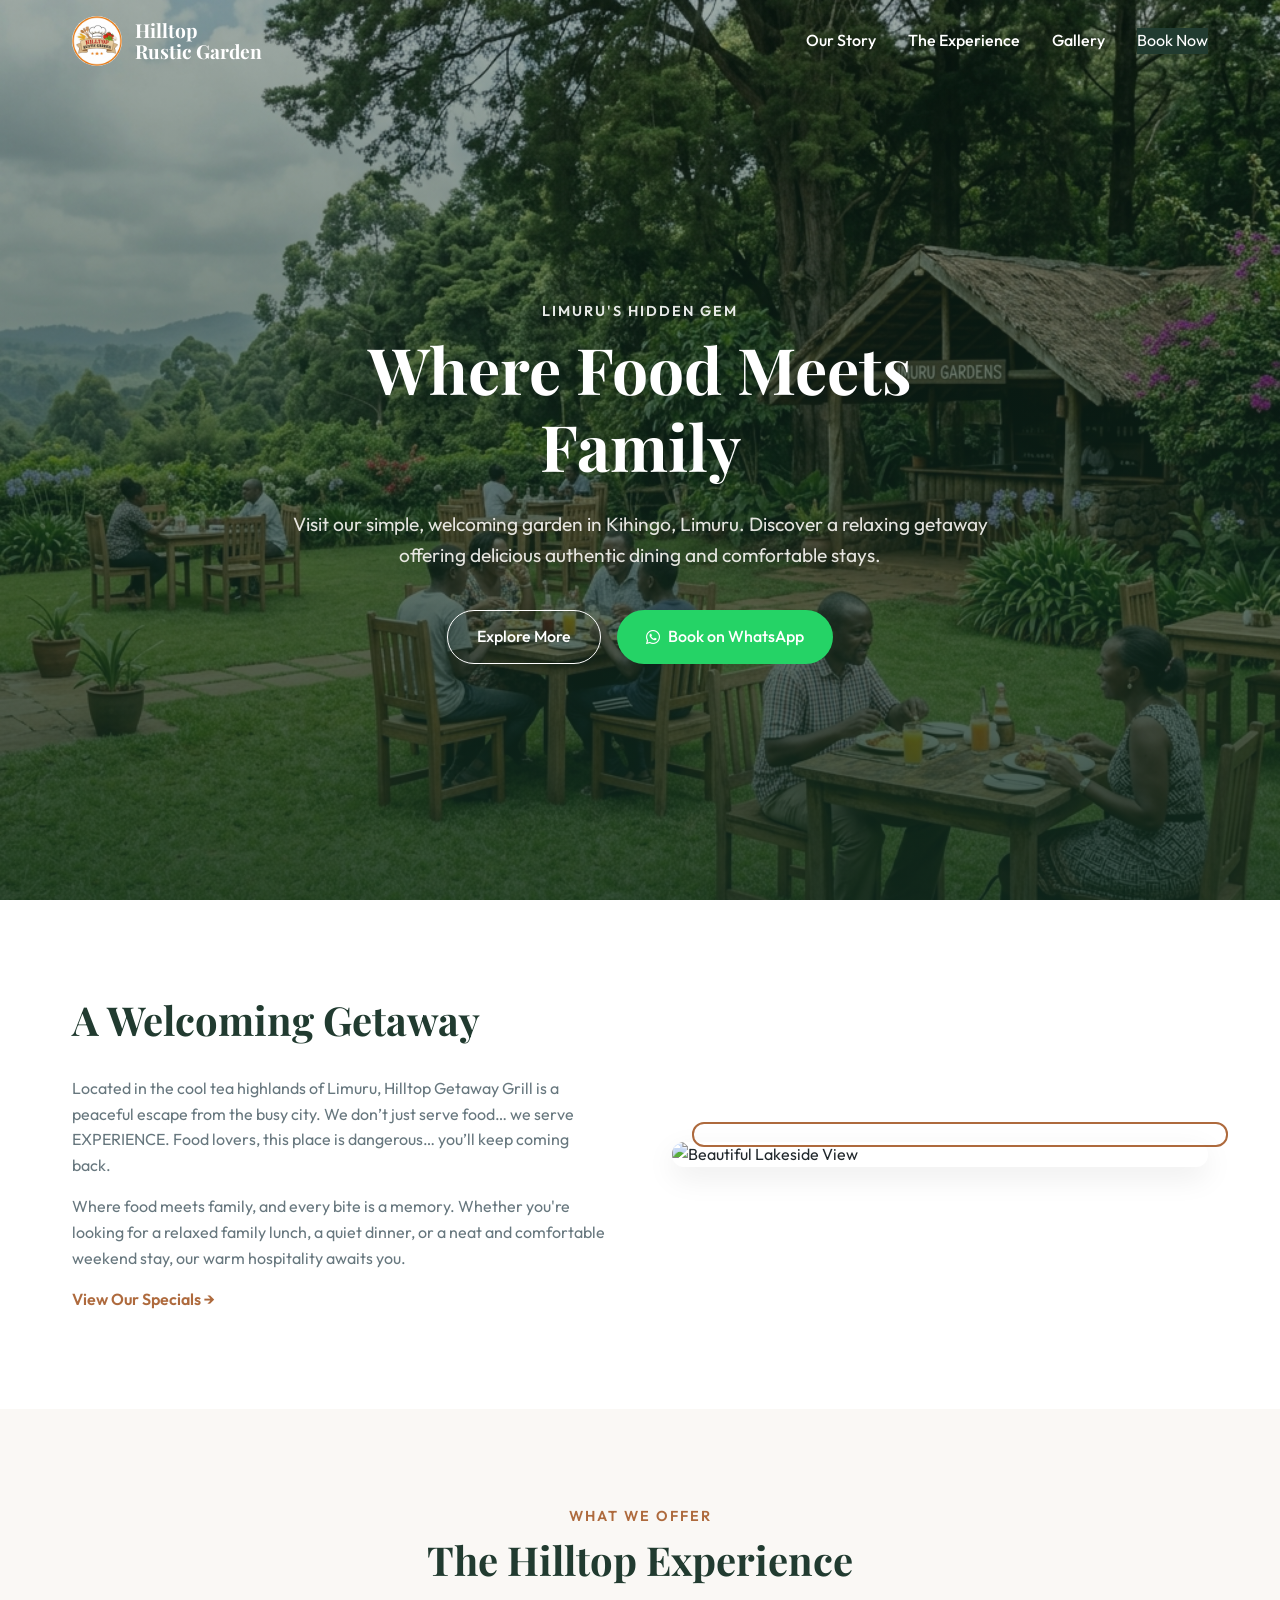
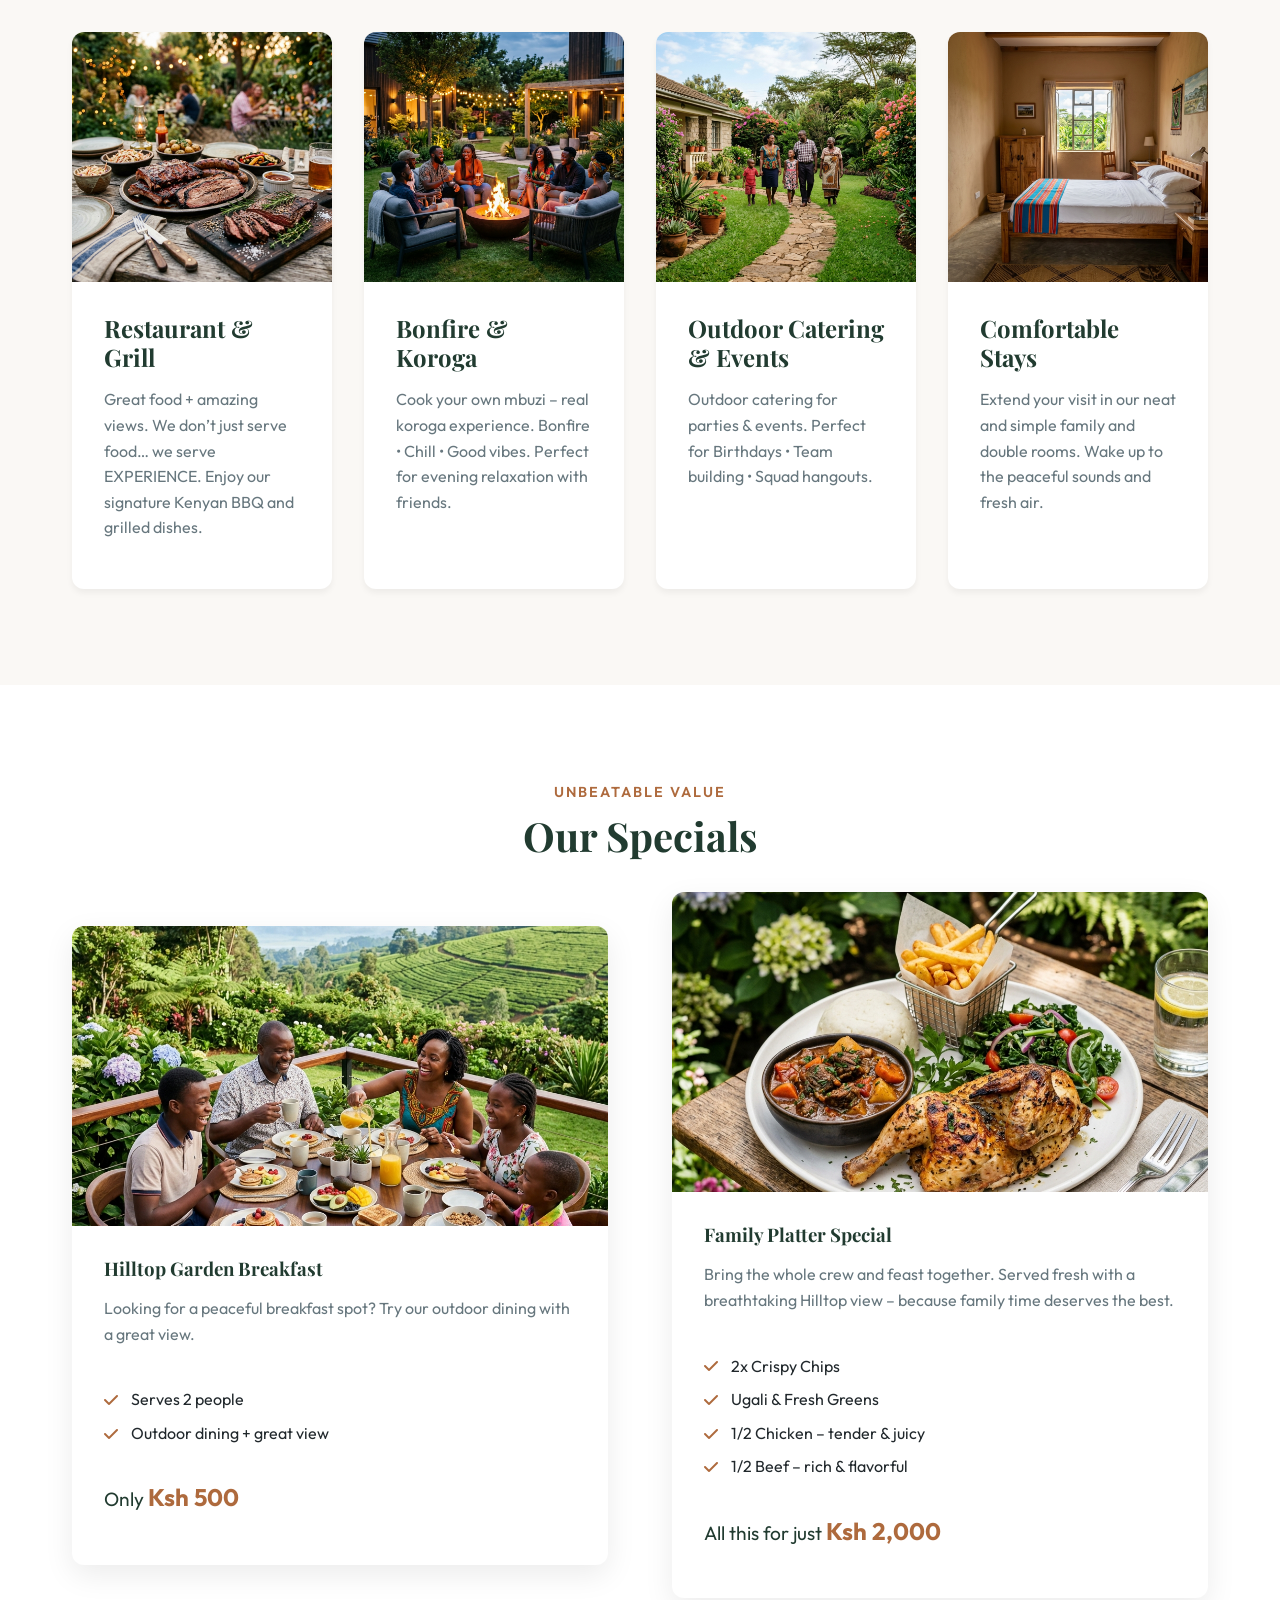
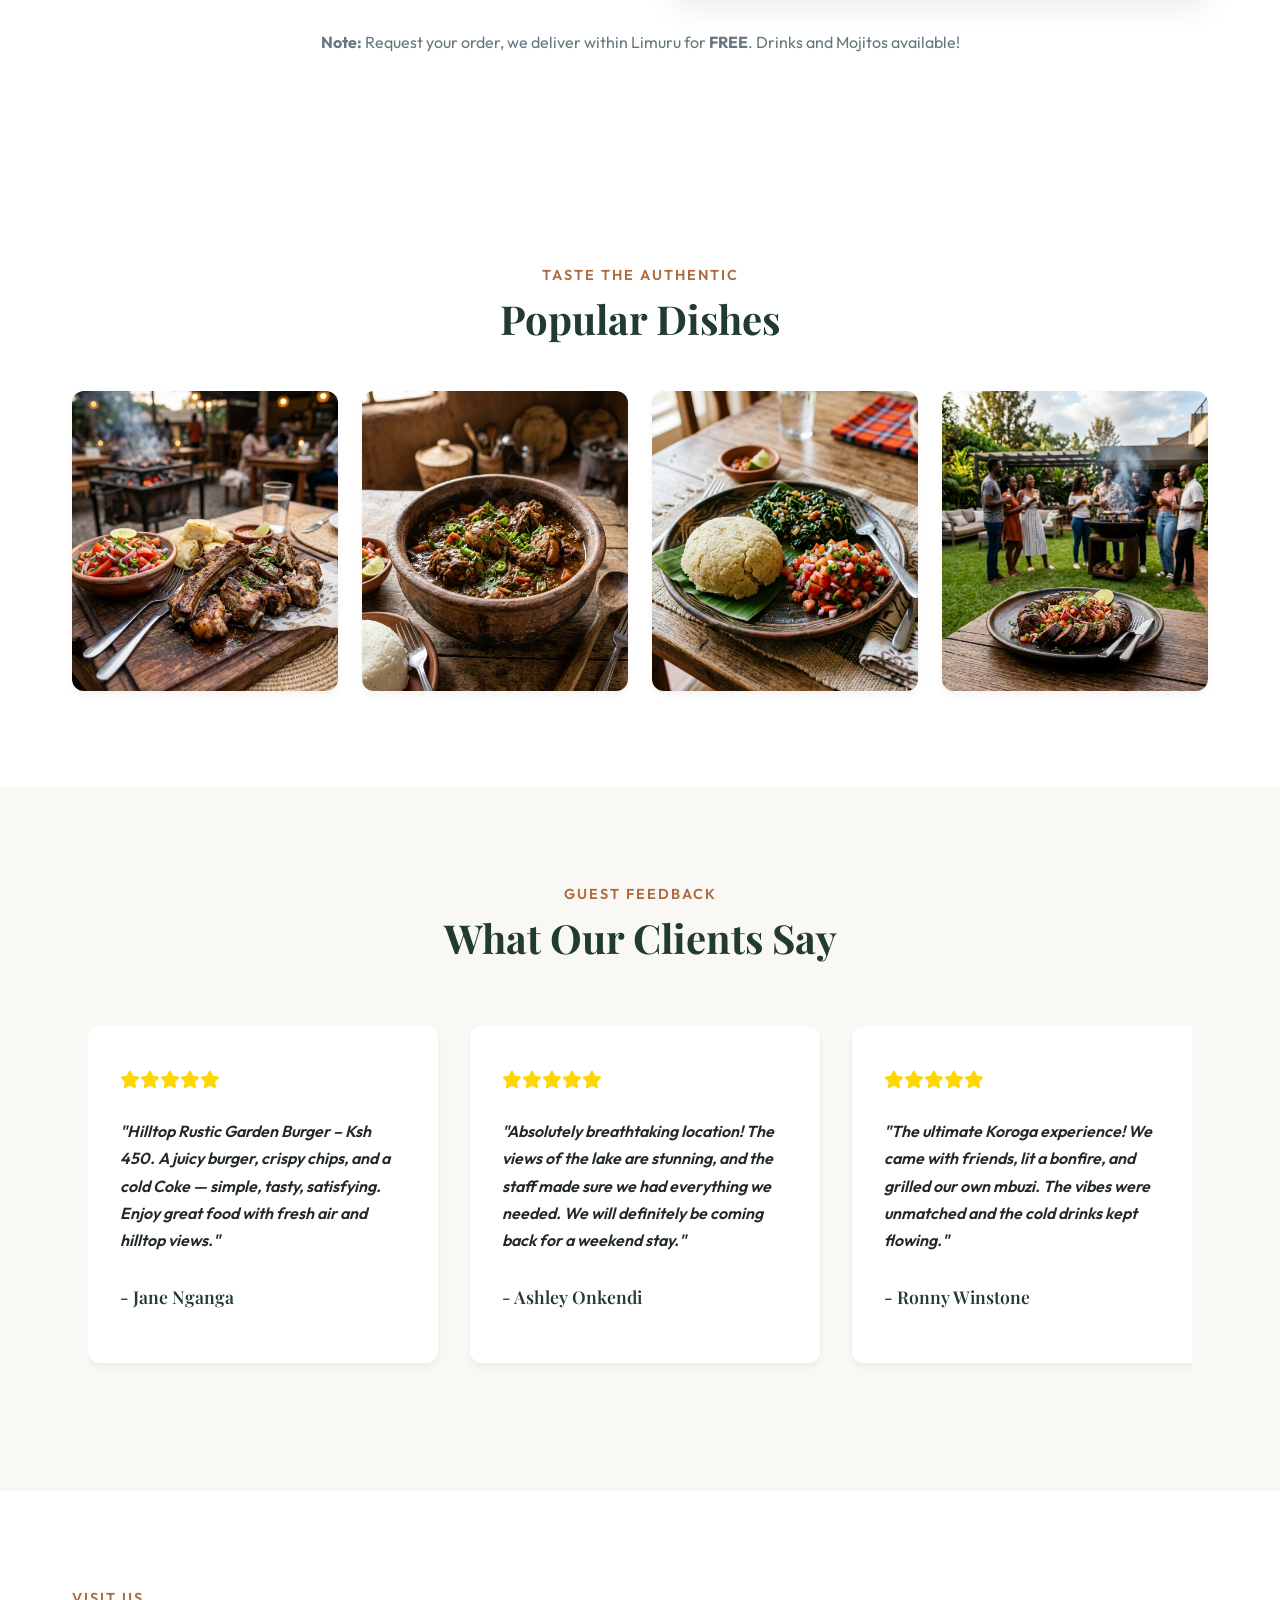
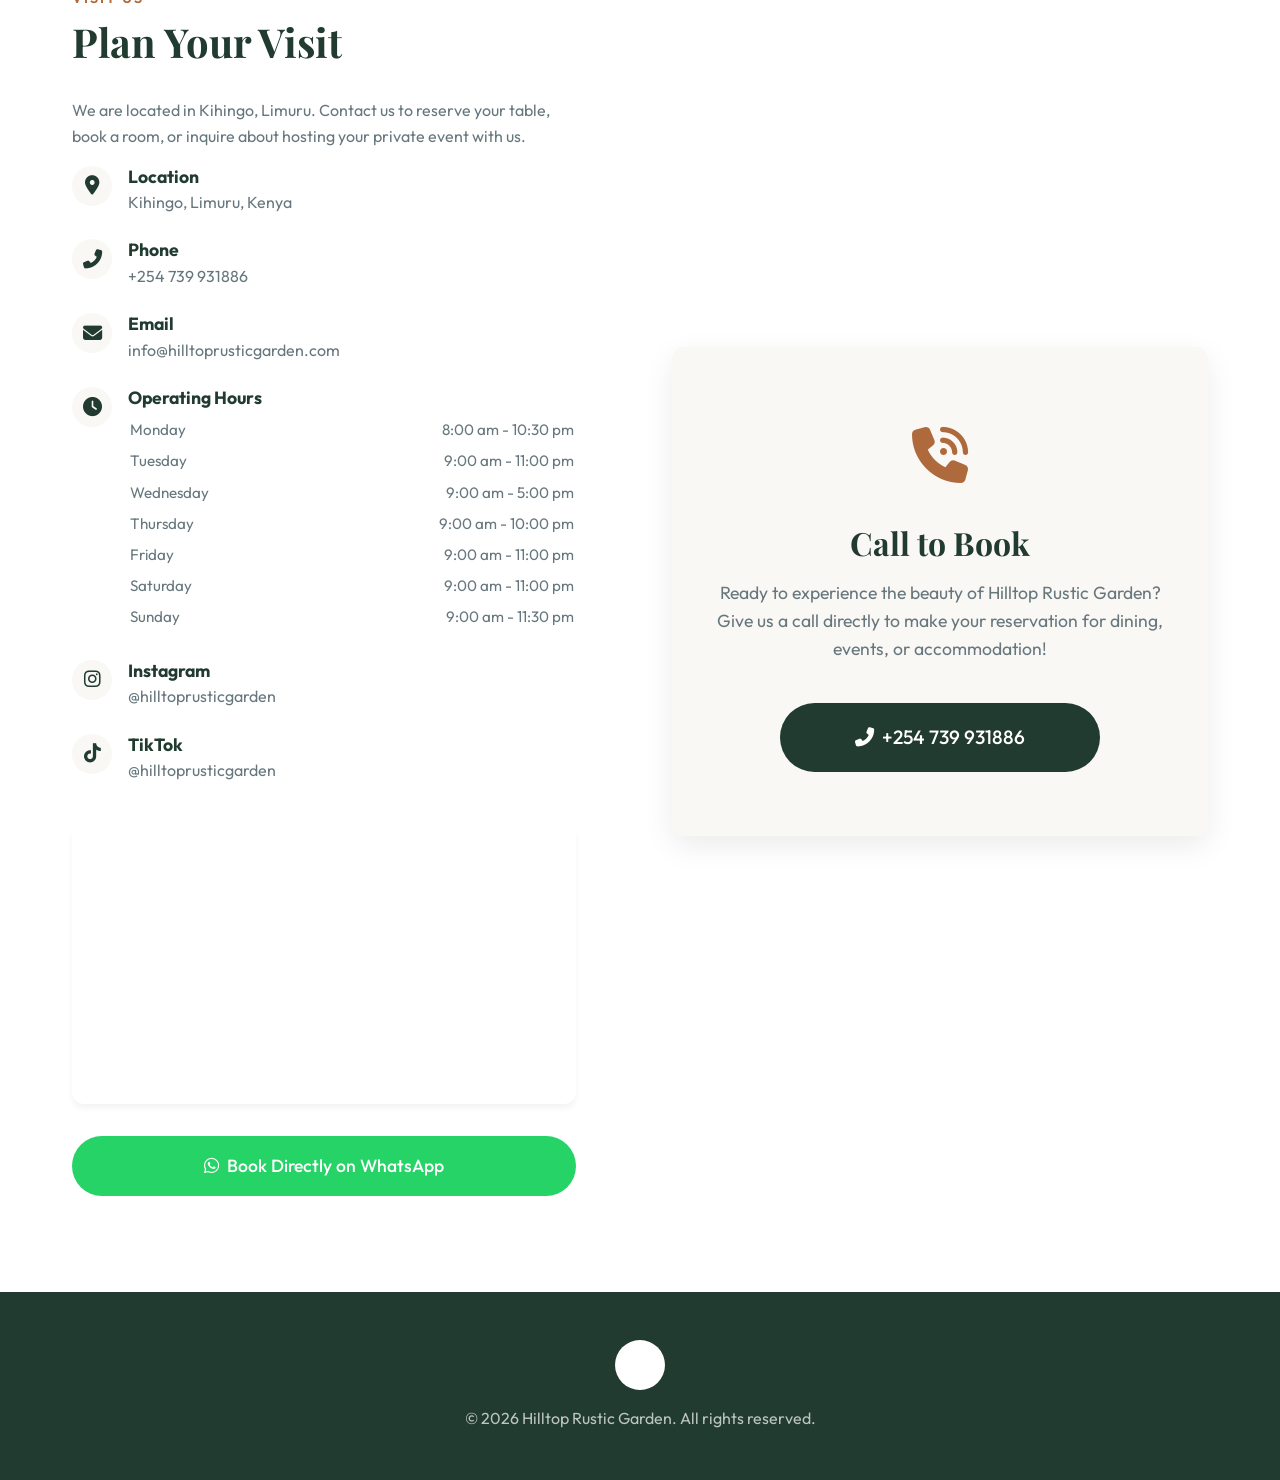
==== index.html @ 3293d6d6 "Replace booking form with Call to Book CTA" ====
<!DOCTYPE html>
<html lang="en">
<head>
    <meta charset="UTF-8">
    <meta name="viewport" content="width=device-width, initial-scale=1.0">
    <title>Hilltop Rustic Garden | Limuru's Hidden Gem</title>
    <meta name="description" content="A rustic garden restaurant and getaway in the lush greenery of Limuru, Kenya. Where food meets family.">
    
    <!-- Google Fonts -->
    <link rel="preconnect" href="https://fonts.googleapis.com">
    <link rel="preconnect" href="https://fonts.gstatic.com" crossorigin>
    <link href="https://fonts.googleapis.com/css2?family=Outfit:wght@300;400;500;600&family=Playfair+Display:ital,wght@0,400;0,600;0,700;1,400&display=swap" rel="stylesheet">
    
    <!-- CSS -->
    <link rel="stylesheet" href="style.css">
    
    <!-- WhatsApp Icon (FontAwesome) -->
    <link rel="stylesheet" href="https://cdnjs.cloudflare.com/ajax/libs/font-awesome/6.4.0/css/all.min.css">
</head>
<body>

    <!-- Navigation -->
    <nav class="navbar" id="navbar">
        <div class="nav-container">
            <a href="#" class="logo">
                <img src="assets/logo.png" alt="Hilltop Rustic Garden Logo" class="logo-img">
                <span class="logo-text">Hilltop <br> Rustic Garden</span>
            </a>
            
            <div class="nav-links" id="nav-links">
                <a href="#about" class="nav-link">Our Story</a>
                <a href="#experience" class="nav-link">The Experience</a>
                <a href="#gallery" class="nav-link">Gallery</a>
                <a href="#contact" class="nav-btn btn-primary">Book Now</a>
            </div>
            
            <div class="hamburger" id="hamburger">
                <span></span>
                <span></span>
                <span></span>
            </div>
        </div>
    </nav>

    <!-- Hero Section -->
    <header class="hero" id="home">
        <div class="hero-bg">
            <img src="assets/hero-bg.png" alt="Hilltop Rustic Garden View">
            <div class="overlay"></div>
        </div>
        <div class="hero-content animate-on-scroll fade-up">
            <p class="subtitle">Limuru's Hidden Gem</p>
            <h1 class="title">Where Food Meets Family</h1>
            <p class="description">Visit our simple, welcoming garden in Kihingo, Limuru. Discover a relaxing getaway offering delicious authentic dining and comfortable stays.</p>
            <div class="hero-actions">
                <a href="#experience" class="btn btn-outline">Explore More</a>
                <a href="https://wa.me/254739931886" target="_blank" class="btn btn-whatsapp">
                    <i class="fab fa-whatsapp"></i> Book on WhatsApp
                </a>
            </div>
        </div>
    </header>

    <!-- About Section -->
    <section class="about section" id="about">
        <div class="container layout-grid">
            <div class="about-text animate-on-scroll fade-right">
                <h2 class="section-title">A Welcoming Getaway</h2>
                <p>Located in the cool tea highlands of Limuru, Hilltop Getaway Grill is a peaceful escape from the busy city. We don’t just serve food… we serve EXPERIENCE. Food lovers, this place is dangerous… you’ll keep coming back.</p>
                <p>Where food meets family, and every bite is a memory. Whether you're looking for a relaxed family lunch, a quiet dinner, or a neat and comfortable weekend stay, our warm hospitality awaits you.</p>
                <a href="#specials" class="btn btn-text">View Our Specials &rarr;</a>
            </div>
            <div class="about-image animate-on-scroll fade-left">
                <div class="image-wrapper">
                    <img src="assets/our_story.png" alt="Beautiful Lakeside View">
                    <div class="image-accent"></div>
                </div>
            </div>
        </div>
    </section>

    <!-- Experience Section -->
    <section class="experience section bg-light" id="experience">
        <div class="container">
            <div class="section-header text-center animate-on-scroll fade-up">
                <span class="subtitle">What We Offer</span>
                <h2 class="section-title">The Hilltop Experience</h2>
            </div>
            
            <div class="cards-grid">
                <!-- Card 1 -->
                <div class="card animate-on-scroll fade-up" style="transition-delay: 0.1s;">
                    <div class="card-img">
                        <img src="assets/restaurant.png" alt="Restaurant and Grill">
                    </div>
                    <div class="card-content">
                        <h3>Restaurant & Grill</h3>
                        <p>Great food + amazing views. We don’t just serve food… we serve EXPERIENCE. Enjoy our signature Kenyan BBQ and grilled dishes.</p>
                    </div>
                </div>
                
                <!-- Card 2 -->
                <div class="card animate-on-scroll fade-up" style="transition-delay: 0.2s;">
                    <div class="card-img">
                        <img src="assets/bonfire.png" alt="Koroga & Bonfire">
                    </div>
                    <div class="card-content">
                        <h3>Bonfire & Koroga</h3>
                        <p>Cook your own mbuzi – real koroga experience. Bonfire • Chill • Good vibes. Perfect for evening relaxation with friends.</p>
                    </div>
                </div>
                
                <!-- Card 3 -->
                <div class="card animate-on-scroll fade-up" style="transition-delay: 0.3s;">
                    <div class="card-img">
                        <img src="assets/garden.png" alt="Outdoor Events">
                    </div>
                    <div class="card-content">
                        <h3>Outdoor Catering & Events</h3>
                        <p>Outdoor catering for parties & events. Perfect for Birthdays • Team building • Squad hangouts.</p>
                    </div>
                </div>

                <!-- Card 4 -->
                <div class="card animate-on-scroll fade-up" style="transition-delay: 0.4s;">
                    <div class="card-img">
                        <img src="assets/stay.png" alt="Comfortable Stays">
                    </div>
                    <div class="card-content">
                        <h3>Comfortable Stays</h3>
                        <p>Extend your visit in our neat and simple family and double rooms. Wake up to the peaceful sounds and fresh air.</p>
                    </div>
                </div>
            </div>
        </div>
    </section>

    <!-- Specials Section -->
    <section class="specials section" id="specials">
        <div class="container">
            <div class="section-header text-center animate-on-scroll fade-up">
                <span class="subtitle">Unbeatable Value</span>
                <h2 class="section-title">Our Specials</h2>
            </div>
            <div class="layout-grid">
                <div class="special-card animate-on-scroll fade-right">
                    <img src="assets/breakfast.png" alt="Hilltop Garden Breakfast" class="special-img">
                    <div class="special-content">
                        <h3>Hilltop Garden Breakfast</h3>
                        <p>Looking for a peaceful breakfast spot? Try our outdoor dining with a great view.</p>
                        <ul class="special-list">
                            <li><i class="fas fa-check"></i> Serves 2 people</li>
                            <li><i class="fas fa-check"></i> Outdoor dining + great view</li>
                        </ul>
                        <p class="price">Only <strong>Ksh 500</strong></p>
                    </div>
                </div>
                
                <div class="special-card animate-on-scroll fade-left">
                    <img src="assets/family_platter.png" alt="Family Platter Special" class="special-img">
                    <div class="special-content">
                        <h3>Family Platter Special</h3>
                        <p>Bring the whole crew and feast together. Served fresh with a breathtaking Hilltop view – because family time deserves the best.</p>
                        <ul class="special-list">
                            <li><i class="fas fa-check"></i> 2x Crispy Chips</li>
                            <li><i class="fas fa-check"></i> Ugali & Fresh Greens</li>
                            <li><i class="fas fa-check"></i> 1/2 Chicken – tender & juicy</li>
                            <li><i class="fas fa-check"></i> 1/2 Beef – rich & flavorful</li>
                        </ul>
                        <p class="price">All this for just <strong>Ksh 2,000</strong></p>
                    </div>
                </div>
            </div>
            <div class="text-center mt-4 animate-on-scroll fade-up">
                <p><strong>Note:</strong> Request your order, we deliver within Limuru for <strong>FREE</strong>. Drinks and Mojitos available!</p>
            </div>
        </div>
    </section>

    <!-- Gallery Section -->
    <section class="gallery section" id="gallery">
        <div class="container text-center">
            <span class="subtitle">Taste the Authentic</span>
            <h2 class="section-title">Popular Dishes</h2>
            <div class="gallery-grid">
                <!-- Dish 1 -->
                <div class="gallery-item animate-on-scroll fade-up">
                    <img src="assets/dish_nyama_choma_1780628253381.png" alt="Nyama Choma">
                    <div class="gallery-overlay">
                        <h4>Nyama Choma</h4>
                        <p>Perfectly roasted goat meat with Kachumbari.</p>
                    </div>
                </div>
                
                <!-- Dish 2 -->
                <div class="gallery-item animate-on-scroll fade-up" style="transition-delay: 0.1s;">
                    <img src="assets/dish_kienyeji_chicken_1780628268401.png" alt="Kienyeji Chicken">
                    <div class="gallery-overlay">
                        <h4>Kienyeji Chicken</h4>
                        <p>Traditional free-range chicken stew.</p>
                    </div>
                </div>
                
                <!-- Dish 3 -->
                <div class="gallery-item animate-on-scroll fade-up" style="transition-delay: 0.2s;">
                    <img src="assets/dish_ugali_kachumbari_1780628281910.png" alt="Ugali & Vegetables">
                    <div class="gallery-overlay">
                        <h4>Ugali & Greens</h4>
                        <p>Served hot with our signature sides.</p>
                    </div>
                </div>
                
                <!-- Dish 4 -->
                <div class="gallery-item animate-on-scroll fade-up" style="transition-delay: 0.3s;">
                    <img src="assets/mutura.png" alt="Mutura">
                    <div class="gallery-overlay">
                        <h4>Mutura</h4>
                        <p>Traditional grilled sausage enjoyed in the garden.</p>
                    </div>
                </div>
            </div>
        </div>
    </section>

    <!-- Testimonials Section -->
    <section class="testimonials section bg-light" id="reviews">
        <div class="container">
            <div class="section-header text-center animate-on-scroll fade-up">
                <span class="subtitle">Guest Feedback</span>
                <h2 class="section-title">What Our Clients Say</h2>
            </div>
            
            <div class="testimonials-slider-container">
                <div class="testimonials-slider">
                    <div class="testimonials-track">
                    <!-- Review 1 -->
                    <div class="testimonial-card">
                        <div class="stars">
                            <i class="fas fa-star"></i><i class="fas fa-star"></i><i class="fas fa-star"></i><i class="fas fa-star"></i><i class="fas fa-star"></i>
                        </div>
                        <p class="review-text">"Hilltop Rustic Garden Burger – Ksh 450. A juicy burger, crispy chips, and a cold Coke — simple, tasty, satisfying. Enjoy great food with fresh air and hilltop views."</p>
                        <h4 class="client-name">- Jane Nganga</h4>
                    </div>
                    
                    <!-- Review 2 -->
                    <div class="testimonial-card">
                        <div class="stars">
                            <i class="fas fa-star"></i><i class="fas fa-star"></i><i class="fas fa-star"></i><i class="fas fa-star"></i><i class="fas fa-star"></i>
                        </div>
                        <p class="review-text">"Absolutely breathtaking location! The views of the lake are stunning, and the staff made sure we had everything we needed. We will definitely be coming back for a weekend stay."</p>
                        <h4 class="client-name">- Ashley Onkendi</h4>
                    </div>
                    
                    <!-- Review 3 -->
                    <div class="testimonial-card">
                        <div class="stars">
                            <i class="fas fa-star"></i><i class="fas fa-star"></i><i class="fas fa-star"></i><i class="fas fa-star"></i><i class="fas fa-star"></i>
                        </div>
                        <p class="review-text">"The ultimate Koroga experience! We came with friends, lit a bonfire, and grilled our own mbuzi. The vibes were unmatched and the cold drinks kept flowing."</p>
                        <h4 class="client-name">- Ronny Winstone</h4>
                    </div>
                    
                    <!-- Review 4 -->
                    <div class="testimonial-card">
                        <div class="stars">
                            <i class="fas fa-star"></i><i class="fas fa-star"></i><i class="fas fa-star"></i><i class="fas fa-star"></i><i class="fas fa-star"></i>
                        </div>
                        <p class="review-text">"We brought our entire family and ordered the Family Platter. For Ksh 2,000, it was an absolute feast! The chicken was tender and the beef was incredibly flavorful."</p>
                        <h4 class="client-name">- Debborah Nyaboke</h4>
                    </div>
                    
                    <!-- Review 5 -->
                    <div class="testimonial-card">
                        <div class="stars">
                            <i class="fas fa-star"></i><i class="fas fa-star"></i><i class="fas fa-star"></i><i class="fas fa-star"></i><i class="fas fa-star"></i>
                        </div>
                        <p class="review-text">"I highly recommend the Kienyeji Chicken and their authentic Nyama Choma. Eating out in the garden with the fresh Limuru breeze is an experience you won't forget."</p>
                        <h4 class="client-name">- Austin Nyagaka</h4>
                    </div>
                    
                        <!-- Review 6 -->
                        <div class="testimonial-card">
                            <div class="stars">
                                <i class="fas fa-star"></i><i class="fas fa-star"></i><i class="fas fa-star"></i><i class="fas fa-star"></i><i class="fas fa-star"></i>
                            </div>
                            <p class="review-text">"The perfect spot for a peaceful Sunday morning. Their Ksh 500 breakfast outdoors while looking over the hills is the best way to start the week. Excellent service!"</p>
                            <h4 class="client-name">- Titus Ombese</h4>
                        </div>
                        
                        <!-- DUPLICATED CARDS FOR INFINITE SCROLL -->
                        <!-- Review 1 -->
                        <div class="testimonial-card">
                            <div class="stars">
                                <i class="fas fa-star"></i><i class="fas fa-star"></i><i class="fas fa-star"></i><i class="fas fa-star"></i><i class="fas fa-star"></i>
                            </div>
                            <p class="review-text">"Hilltop Rustic Garden Burger – Ksh 450. A juicy burger, crispy chips, and a cold Coke — simple, tasty, satisfying. Enjoy great food with fresh air and hilltop views."</p>
                            <h4 class="client-name">- Jane Nganga</h4>
                        </div>
                        
                        <!-- Review 2 -->
                        <div class="testimonial-card">
                            <div class="stars">
                                <i class="fas fa-star"></i><i class="fas fa-star"></i><i class="fas fa-star"></i><i class="fas fa-star"></i><i class="fas fa-star"></i>
                            </div>
                            <p class="review-text">"Absolutely breathtaking location! The views of the lake are stunning, and the staff made sure we had everything we needed. We will definitely be coming back for a weekend stay."</p>
                            <h4 class="client-name">- Ashley Onkendi</h4>
                        </div>
                        
                        <!-- Review 3 -->
                        <div class="testimonial-card">
                            <div class="stars">
                                <i class="fas fa-star"></i><i class="fas fa-star"></i><i class="fas fa-star"></i><i class="fas fa-star"></i><i class="fas fa-star"></i>
                            </div>
                            <p class="review-text">"The ultimate Koroga experience! We came with friends, lit a bonfire, and grilled our own mbuzi. The vibes were unmatched and the cold drinks kept flowing."</p>
                            <h4 class="client-name">- Ronny Winstone</h4>
                        </div>
                        
                        <!-- Review 4 -->
                        <div class="testimonial-card">
                            <div class="stars">
                                <i class="fas fa-star"></i><i class="fas fa-star"></i><i class="fas fa-star"></i><i class="fas fa-star"></i><i class="fas fa-star"></i>
                            </div>
                            <p class="review-text">"We brought our entire family and ordered the Family Platter. For Ksh 2,000, it was an absolute feast! The chicken was tender and the beef was incredibly flavorful."</p>
                            <h4 class="client-name">- Debborah Nyaboke</h4>
                        </div>
                        
                        <!-- Review 5 -->
                        <div class="testimonial-card">
                            <div class="stars">
                                <i class="fas fa-star"></i><i class="fas fa-star"></i><i class="fas fa-star"></i><i class="fas fa-star"></i><i class="fas fa-star"></i>
                            </div>
                            <p class="review-text">"I highly recommend the Kienyeji Chicken and their authentic Nyama Choma. Eating out in the garden with the fresh Limuru breeze is an experience you won't forget."</p>
                            <h4 class="client-name">- Austin Nyagaka</h4>
                        </div>
                        
                        <!-- Review 6 -->
                        <div class="testimonial-card">
                            <div class="stars">
                                <i class="fas fa-star"></i><i class="fas fa-star"></i><i class="fas fa-star"></i><i class="fas fa-star"></i><i class="fas fa-star"></i>
                            </div>
                            <p class="review-text">"The perfect spot for a peaceful Sunday morning. Their Ksh 500 breakfast outdoors while looking over the hills is the best way to start the week. Excellent service!"</p>
                            <h4 class="client-name">- Titus Ombese</h4>
                        </div>
                    </div>
                </div>
            </div>
        </div>
    </section>

    <!-- Contact & Booking Section -->
    <section class="contact section" id="contact">
        <div class="container layout-grid">
            <div class="contact-info animate-on-scroll fade-right">
                <span class="subtitle">Visit Us</span>
                <h2 class="section-title">Plan Your Visit</h2>
                <p>We are located in Kihingo, Limuru. Contact us to reserve your table, book a room, or inquire about hosting your private event with us.</p>
                
                <div class="contact-details">
                    <div class="contact-item">
                        <div class="icon"><i class="fas fa-map-marker-alt"></i></div>
                        <div>
                            <h4>Location</h4>
                            <p>Kihingo, Limuru, Kenya</p>
                        </div>
                    </div>
                    <div class="contact-item">
                        <div class="icon"><i class="fas fa-phone-alt"></i></div>
                        <div>
                            <h4>Phone</h4>
                            <p>+254 739 931886</p>
                        </div>
                    </div>
                    <div class="contact-item">
                        <div class="icon"><i class="fas fa-envelope"></i></div>
                        <div>
                            <h4>Email</h4>
                            <p><a href="mailto:info@hilltoprusticgarden.com">info@hilltoprusticgarden.com</a></p>
                        </div>
                    </div>

                    <div class="contact-item">
                        <div class="icon"><i class="fas fa-clock"></i></div>
                        <div style="width: 100%;">
                            <h4>Operating Hours</h4>
                            <table style="width: 100%; font-size: 0.95rem; margin-top: 0.5rem; color: var(--clr-text-light);">
                                <tr><td style="padding-bottom: 0.3rem;">Monday</td><td style="padding-bottom: 0.3rem; text-align: right;">8:00 am - 10:30 pm</td></tr>
                                <tr><td style="padding-bottom: 0.3rem;">Tuesday</td><td style="padding-bottom: 0.3rem; text-align: right;">9:00 am - 11:00 pm</td></tr>
                                <tr><td style="padding-bottom: 0.3rem;">Wednesday</td><td style="padding-bottom: 0.3rem; text-align: right;">9:00 am - 5:00 pm</td></tr>
                                <tr><td style="padding-bottom: 0.3rem;">Thursday</td><td style="padding-bottom: 0.3rem; text-align: right;">9:00 am - 10:00 pm</td></tr>
                                <tr><td style="padding-bottom: 0.3rem;">Friday</td><td style="padding-bottom: 0.3rem; text-align: right;">9:00 am - 11:00 pm</td></tr>
                                <tr><td style="padding-bottom: 0.3rem;">Saturday</td><td style="padding-bottom: 0.3rem; text-align: right;">9:00 am - 11:00 pm</td></tr>
                                <tr><td style="padding-bottom: 0.3rem;">Sunday</td><td style="padding-bottom: 0.3rem; text-align: right;">9:00 am - 11:30 pm</td></tr>
                            </table>
                        </div>
                    </div>
                    <div class="contact-item">
                        <div class="icon"><i class="fab fa-instagram"></i></div>
                        <div>
                            <h4>Instagram</h4>
                            <p><a href="https://www.instagram.com/hilltoprusticgarden/" target="_blank">@hilltoprusticgarden</a></p>
                        </div>
                    </div>
                    <div class="contact-item">
                        <div class="icon"><i class="fab fa-tiktok"></i></div>
                        <div>
                            <h4>TikTok</h4>
                            <p><a href="https://www.tiktok.com/@hilltoprusticgarden?_r=1&_t=ZS-96wpe01ayNY" target="_blank">@hilltoprusticgarden</a></p>
                        </div>
                    </div>

                    <!-- Map Embed -->
                    <div class="map-container" style="margin-top: 2.5rem; border-radius: var(--border-radius); overflow: hidden; box-shadow: var(--shadow-sm);">
                        <iframe 
                            src="https://maps.google.com/maps?q=Hilltop%20Getaway%20Grill,%20Kihingo,%20Limuru,%20Kenya&t=&z=14&ie=UTF8&iwloc=&output=embed" 
                            width="100%" 
                            height="280" 
                            style="border:0; display: block;" 
                            allowfullscreen="" 
                            loading="lazy" 
                            referrerpolicy="no-referrer-when-downgrade">
                        </iframe>
                    </div>
                </div>
                
                <div class="whatsapp-cta mt-4">
                    <a href="https://wa.me/254739931886" target="_blank" class="btn btn-whatsapp large">
                        <i class="fab fa-whatsapp"></i> Book Directly on WhatsApp
                    </a>
                </div>
            </div>
            
            <div class="contact-form-container animate-on-scroll fade-left text-center" style="display: flex; flex-direction: column; justify-content: center; align-items: center; padding: 4rem 2rem;">
                <div style="font-size: 3.5rem; color: var(--clr-accent); margin-bottom: 1.5rem;"><i class="fas fa-phone-volume"></i></div>
                <h3 style="margin-bottom: 1rem; font-size: 2rem;">Call to Book</h3>
                <p style="font-size: 1.1rem; margin-bottom: 2.5rem;">Ready to experience the beauty of Hilltop Rustic Garden? Give us a call directly to make your reservation for dining, events, or accommodation!</p>
                <a href="tel:+254739931886" class="btn btn-primary" style="font-size: 1.2rem; padding: 1.2rem 2rem; width: 100%; max-width: 320px;">
                    <i class="fas fa-phone-alt"></i> +254 739 931886
                </a>
            </div>
        </div>
    </section>

    <!-- Footer -->
    <footer class="footer">
        <div class="container text-center">
            <a href="#" class="logo footer-logo">
                <img src="assets/logo.png" alt="Hilltop Rustic Garden Logo" class="logo-img" style="filter: brightness(0) invert(1);">
            </a>
            <p>&copy; <span id="year"></span> Hilltop Rustic Garden. All rights reserved.</p>
        </div>
    </footer>

    <!-- Scripts -->
    <script src="app.js"></script>
</body>
</html>
---- style.css ----
/* =========================================
   CSS Variables & Design System
   ========================================= */
:root {
    /* Color Palette */
    --clr-primary: hsl(154, 28%, 18%);      /* Deep Forest Green */
    --clr-primary-light: hsl(154, 20%, 25%);
    --clr-accent: hsl(24, 48%, 46%);        /* Warm Terracotta/Rust */
    --clr-accent-hover: hsl(24, 55%, 40%);
    --clr-bg-light: hsl(36, 33%, 97%);      /* Alabaster Cream */
    --clr-bg-white: hsl(0, 0%, 100%);
    --clr-text-dark: hsl(200, 15%, 15%);
    --clr-text-light: hsl(200, 10%, 45%);
    --clr-white: hsl(0, 0%, 100%);
    
    /* WhatsApp Color */
    --clr-whatsapp: #25D366;
    --clr-whatsapp-dark: #128C7E;

    /* Typography */
    --font-heading: 'Playfair Display', serif;
    --font-body: 'Outfit', sans-serif;

    /* Spacing & Layout */
    --section-padding: 6rem 0;
    --container-width: 1200px;
    --border-radius: 12px;
    
    /* Shadows & Transitions */
    --shadow-sm: 0 4px 6px rgba(0,0,0,0.05);
    --shadow-md: 0 10px 30px rgba(0,0,0,0.08);
    --shadow-lg: 0 20px 40px rgba(0,0,0,0.12);
    --transition: all 0.3s cubic-bezier(0.25, 0.8, 0.25, 1);
}

/* =========================================
   Base Styles
   ========================================= */
* {
    margin: 0;
    padding: 0;
    box-sizing: border-box;
}

html {
    scroll-behavior: smooth;
    font-size: 16px;
}

body {
    font-family: var(--font-body);
    color: var(--clr-text-dark);
    background-color: var(--clr-bg-white);
    line-height: 1.6;
    overflow-x: hidden;
}

h1, h2, h3, h4, h5, h6 {
    font-family: var(--font-heading);
    color: var(--clr-primary);
    line-height: 1.2;
    margin-bottom: 1rem;
}

p {
    margin-bottom: 1rem;
    color: var(--clr-text-light);
}

a {
    text-decoration: none;
    color: inherit;
    transition: var(--transition);
}

img {
    max-width: 100%;
    height: auto;
    display: block;
}

.container {
    width: 100%;
    max-width: var(--container-width);
    margin: 0 auto;
    padding: 0 2rem;
}

.section {
    padding: var(--section-padding);
}

.bg-light {
    background-color: var(--clr-bg-light);
}

.text-center {
    text-align: center;
}

.mt-4 { margin-top: 2rem; }

/* =========================================
   Typography & Utilities
   ========================================= */
.subtitle {
    display: block;
    font-family: var(--font-body);
    font-size: 0.9rem;
    font-weight: 600;
    text-transform: uppercase;
    letter-spacing: 2px;
    color: var(--clr-accent);
    margin-bottom: 0.5rem;
}

.section-title {
    font-size: 2.5rem;
    margin-bottom: 2rem;
}

/* =========================================
   Buttons
   ========================================= */
.btn {
    display: inline-flex;
    align-items: center;
    justify-content: center;
    gap: 0.5rem;
    padding: 0.8rem 1.8rem;
    font-family: var(--font-body);
    font-weight: 500;
    border-radius: 50px;
    cursor: pointer;
    transition: var(--transition);
    border: none;
    font-size: 1rem;
}

.btn-primary {
    background-color: var(--clr-primary);
    color: var(--clr-white);
}

.btn-primary:hover {
    background-color: var(--clr-primary-light);
    transform: translateY(-2px);
    box-shadow: 0 5px 15px rgba(23, 62, 45, 0.3);
}

.btn-outline {
    background-color: transparent;
    color: var(--clr-white);
    border: 1px solid var(--clr-white);
}

.btn-outline:hover {
    background-color: var(--clr-white);
    color: var(--clr-primary);
    transform: translateY(-2px);
}

.btn-text {
    background: none;
    color: var(--clr-accent);
    font-weight: 600;
    padding: 0;
    border-radius: 0;
}

.btn-text:hover {
    color: var(--clr-accent-hover);
    gap: 0.8rem;
}

.btn-whatsapp {
    background-color: var(--clr-whatsapp);
    color: var(--clr-white);
}

.btn-whatsapp:hover {
    background-color: var(--clr-whatsapp-dark);
    transform: translateY(-2px);
    box-shadow: 0 5px 15px rgba(37, 211, 102, 0.4);
}

.btn-whatsapp.large {
    padding: 1rem 2rem;
    font-size: 1.1rem;
    width: 100%;
}

/* =========================================
   Navigation (Glassmorphism)
   ========================================= */
.navbar {
    position: fixed;
    top: 0;
    left: 0;
    width: 100%;
    z-index: 1000;
    padding: 1rem 0;
    transition: var(--transition);
}

.navbar.scrolled {
    background: rgba(255, 255, 255, 0.95);
    backdrop-filter: blur(10px);
    box-shadow: var(--shadow-sm);
    padding: 0.8rem 0;
}

.nav-container {
    max-width: var(--container-width);
    margin: 0 auto;
    padding: 0 2rem;
    display: flex;
    justify-content: space-between;
    align-items: center;
}

.logo {
    display: flex;
    align-items: center;
    gap: 0.8rem;
}

.logo-img {
    height: 50px;
    width: 50px;
    border-radius: 50%;
    object-fit: cover;
}

.logo-text {
    font-family: var(--font-heading);
    font-weight: 700;
    font-size: 1.2rem;
    line-height: 1.1;
    color: var(--clr-white);
    transition: var(--transition);
}

.navbar.scrolled .logo-text {
    color: var(--clr-primary);
}

.nav-links {
    display: flex;
    align-items: center;
    gap: 2rem;
}

.nav-link {
    font-weight: 500;
    color: var(--clr-white);
    position: relative;
}

.navbar.scrolled .nav-link {
    color: var(--clr-text-dark);
}

.nav-link::after {
    content: '';
    position: absolute;
    bottom: -4px;
    left: 0;
    width: 0;
    height: 2px;
    background-color: var(--clr-accent);
    transition: var(--transition);
}

.nav-link:hover::after {
    width: 100%;
}

.hamburger {
    display: none;
    cursor: pointer;
    flex-direction: column;
    gap: 5px;
}

.hamburger span {
    width: 25px;
    height: 2px;
    background-color: var(--clr-white);
    transition: var(--transition);
}

.navbar.scrolled .hamburger span {
    background-color: var(--clr-primary);
}

/* =========================================
   Hero Section
   ========================================= */
.hero {
    position: relative;
    height: 100vh;
    display: flex;
    align-items: center;
    justify-content: center;
    text-align: center;
    overflow: hidden;
}

.hero-bg {
    position: absolute;
    top: 0;
    left: 0;
    width: 100%;
    height: 100%;
    z-index: -1;
}

.hero-bg img {
    width: 100%;
    height: 100%;
    object-fit: cover;
}

.hero-bg .overlay {
    position: absolute;
    top: 0;
    left: 0;
    width: 100%;
    height: 100%;
    background: linear-gradient(to bottom, rgba(16, 44, 32, 0.4), rgba(16, 44, 32, 0.8));
}

.hero-content {
    max-width: 800px;
    padding: 0 2rem;
    color: var(--clr-white);
    margin-top: 4rem;
}

.hero .subtitle {
    color: var(--clr-white);
    opacity: 0.9;
}

.hero .title {
    font-size: clamp(3rem, 5vw, 5rem);
    color: var(--clr-white);
    margin-bottom: 1.5rem;
}

.hero .description {
    font-size: 1.2rem;
    color: var(--clr-bg-light);
    margin-bottom: 2.5rem;
    opacity: 0.9;
}

.hero-actions {
    display: flex;
    gap: 1rem;
    justify-content: center;
    flex-wrap: wrap;
}

/* =========================================
   Layout Grid & About Section
   ========================================= */
.layout-grid {
    display: grid;
    grid-template-columns: 1fr 1fr;
    gap: 4rem;
    align-items: center;
}

.image-wrapper {
    position: relative;
    border-radius: var(--border-radius);
}

.image-wrapper img {
    border-radius: var(--border-radius);
    position: relative;
    z-index: 2;
    box-shadow: var(--shadow-md);
}

.image-accent {
    position: absolute;
    top: -20px;
    right: -20px;
    width: 100%;
    height: 100%;
    border: 2px solid var(--clr-accent);
    border-radius: var(--border-radius);
    z-index: 1;
}

/* =========================================
   Experience Cards
   ========================================= */
.cards-grid {
    display: grid;
    grid-template-columns: repeat(auto-fit, minmax(260px, 1fr));
    gap: 2rem;
    margin-top: 3rem;
}

.card {
    background: var(--clr-white);
    border-radius: var(--border-radius);
    overflow: hidden;
    box-shadow: var(--shadow-sm);
    transition: var(--transition);
    height: 100%;
}

.card:hover {
    transform: translateY(-10px);
    box-shadow: var(--shadow-lg);
}

.card-img {
    height: 250px;
    overflow: hidden;
}

.card-img img {
    width: 100%;
    height: 100%;
    object-fit: cover;
    transition: transform 0.5s ease;
}

.card:hover .card-img img {
    transform: scale(1.05);
}

.card-content {
    padding: 2rem;
}

.card-content h3 {
    font-size: 1.5rem;
}

/* =========================================
   Specials Section
   ========================================= */
.special-card {
    background: var(--clr-white);
    border-radius: var(--border-radius);
    overflow: hidden;
    box-shadow: var(--shadow-md);
    display: flex;
    flex-direction: column;
}

.special-img {
    width: 100%;
    height: 300px;
    object-fit: cover;
}

.special-content {
    padding: 2rem;
    flex-grow: 1;
    display: flex;
    flex-direction: column;
}

.special-list {
    list-style: none;
    margin: 1.5rem 0;
    padding: 0;
}

.special-list li {
    margin-bottom: 0.5rem;
    color: var(--clr-text-dark);
    display: flex;
    align-items: center;
    gap: 0.8rem;
}

.special-list li i {
    color: var(--clr-accent);
}

.special-content .price {
    margin-top: auto;
    font-size: 1.2rem;
    color: var(--clr-primary);
}

.special-content .price strong {
    font-size: 1.5rem;
    color: var(--clr-accent);
}

/* =========================================
   Gallery Section
   ========================================= */
.gallery-grid {
    display: grid;
    grid-template-columns: repeat(auto-fit, minmax(250px, 1fr));
    gap: 1.5rem;
    margin-top: 3rem;
}

.gallery-item {
    position: relative;
    border-radius: var(--border-radius);
    overflow: hidden;
    height: 300px;
    box-shadow: var(--shadow-sm);
}

.gallery-item img {
    width: 100%;
    height: 100%;
    object-fit: cover;
    transition: transform 0.6s ease;
}

.gallery-item:hover img {
    transform: scale(1.1);
}

.gallery-overlay {
    position: absolute;
    bottom: 0;
    left: 0;
    width: 100%;
    padding: 2rem 1.5rem 1.5rem;
    background: linear-gradient(to top, rgba(0,0,0,0.8), transparent);
    color: var(--clr-white);
    transform: translateY(100%);
    transition: transform 0.4s ease;
}

.gallery-item:hover .gallery-overlay {
    transform: translateY(0);
}

.gallery-overlay h4 {
    color: var(--clr-white);
    margin-bottom: 0.5rem;
    font-size: 1.2rem;
}

.gallery-overlay p {
    color: rgba(255, 255, 255, 0.9);
    font-size: 0.9rem;
    margin: 0;
}

/* =========================================
   Testimonials Section
   ========================================= */
.testimonials-slider-container {
    position: relative;
    padding: 0 1rem;
}

.testimonials-slider {
    overflow: hidden;
    padding: 2rem 0;
}

.testimonials-track {
    display: inline-flex;
    gap: 2rem;
    animation: scroll-left 40s linear infinite;
}

.testimonials-track:hover {
    animation-play-state: paused;
}

@keyframes scroll-left {
    0% { transform: translateX(0); }
    100% { transform: translateX(calc(-50% - 1rem)); }
}

.testimonial-card {
    width: 350px;
    background: var(--clr-white);
    padding: 2.5rem 2rem;
    border-radius: var(--border-radius);
    box-shadow: var(--shadow-sm);
    transition: var(--transition);
    display: flex;
    flex-direction: column;
    font-weight: 600;
}

.testimonial-card:hover {
    transform: translateY(-5px);
    box-shadow: var(--shadow-md);
}


.stars {
    color: #FFD700;
    margin-bottom: 1.5rem;
    font-size: 1.1rem;
}

.review-text {
    font-style: italic;
    margin-bottom: 2rem;
    color: var(--clr-text-dark);
    flex-grow: 1;
    line-height: 1.7;
}

.client-name {
    color: var(--clr-primary);
    font-size: 1.1rem;
    font-weight: 600;
}

/* =========================================
   Contact Form
   ========================================= */
.contact-info {
    padding-right: 2rem;
}

.contact-item {
    display: flex;
    align-items: flex-start;
    gap: 1rem;
    margin-bottom: 1.5rem;
}

.contact-item .icon {
    width: 40px;
    height: 40px;
    background-color: var(--clr-bg-light);
    color: var(--clr-primary);
    border-radius: 50%;
    display: flex;
    align-items: center;
    justify-content: center;
    font-size: 1.2rem;
    flex-shrink: 0;
}

.contact-item h4 {
    margin-bottom: 0.2rem;
    font-family: var(--font-body);
    font-size: 1.1rem;
}

.contact-item p {
    margin: 0;
}

.contact-form-container {
    background: var(--clr-bg-light);
    padding: 3rem;
    border-radius: var(--border-radius);
    box-shadow: var(--shadow-md);
}

.contact-form h3 {
    margin-bottom: 1.5rem;
}

.form-group {
    margin-bottom: 1.5rem;
}

.form-group label {
    display: block;
    font-weight: 500;
    margin-bottom: 0.5rem;
    color: var(--clr-primary);
}

.form-group input,
.form-group select,
.form-group textarea {
    width: 100%;
    padding: 1rem;
    border: 1px solid #ddd;
    border-radius: 8px;
    font-family: var(--font-body);
    font-size: 1rem;
    background: var(--clr-white);
    transition: var(--transition);
}

.form-group input:focus,
.form-group select:focus,
.form-group textarea:focus {
    outline: none;
    border-color: var(--clr-accent);
    box-shadow: 0 0 0 3px rgba(214, 107, 53, 0.1);
}

.submit-btn {
    width: 100%;
    padding: 1rem;
    font-size: 1.1rem;
}

.form-status {
    margin-top: 1rem;
    font-weight: 500;
    text-align: center;
}

/* =========================================
   Footer
   ========================================= */
.footer {
    background-color: var(--clr-primary);
    color: var(--clr-bg-light);
    padding: 3rem 0;
}

.footer-logo {
    justify-content: center;
    margin-bottom: 1rem;
}

.footer p {
    color: rgba(255,255,255,0.7);
    margin: 0;
}

/* =========================================
   Animations (Scroll Reveal)
   ========================================= */
.animate-on-scroll {
    opacity: 0;
    transition: all 0.8s cubic-bezier(0.25, 0.8, 0.25, 1);
}

.fade-up {
    transform: translateY(40px);
}

.fade-right {
    transform: translateX(-40px);
}

.fade-left {
    transform: translateX(40px);
}

.animate-on-scroll.is-visible {
    opacity: 1;
    transform: translate(0);
}

/* =========================================
   Media Queries
   ========================================= */
@media (max-width: 992px) {
    .layout-grid {
        grid-template-columns: 1fr;
        gap: 3rem;
    }
    
    .contact-info {
        padding-right: 0;
    }
    
    .image-accent {
        display: none;
    }
}

@media (max-width: 768px) {
    .section {
        padding: 3rem 0;
    }

    .container, .nav-container {
        padding: 0 1rem;
    }

    .section-title {
        font-size: 2rem;
    }

    .hamburger {
        display: flex;
    }

    .nav-links {
        position: absolute;
        top: 100%;
        left: 0;
        width: 100%;
        background: var(--clr-white);
        flex-direction: column;
        padding: 2rem;
        box-shadow: var(--shadow-md);
        clip-path: polygon(0 0, 100% 0, 100% 0, 0 0);
        transition: all 0.4s ease-in-out;
        gap: 1.5rem;
        height: 100vh;
        justify-content: flex-start;
        padding-top: 2rem;
    }

    .nav-links.active {
        clip-path: polygon(0 0, 100% 0, 100% 100%, 0 100%);
    }

    .nav-link {
        color: var(--clr-text-dark);
        font-size: 1.2rem;
    }

    .navbar.scrolled .hamburger span {
        background-color: var(--clr-primary);
    }
    
    .hamburger.active span:nth-child(1) {
        transform: translateY(7px) rotate(45deg);
        background-color: var(--clr-primary);
    }
    
    .hamburger.active span:nth-child(2) {
        opacity: 0;
    }
    
    .hamburger.active span:nth-child(3) {
        transform: translateY(-7px) rotate(-45deg);
        background-color: var(--clr-primary);
    }
    
    .contact-form-container {
        padding: 2rem 1.5rem;
    }
    
    .hero .title {
        font-size: 2.8rem;
    }
    
    .btn {
        width: 100%;
        text-align: center;
    }
}
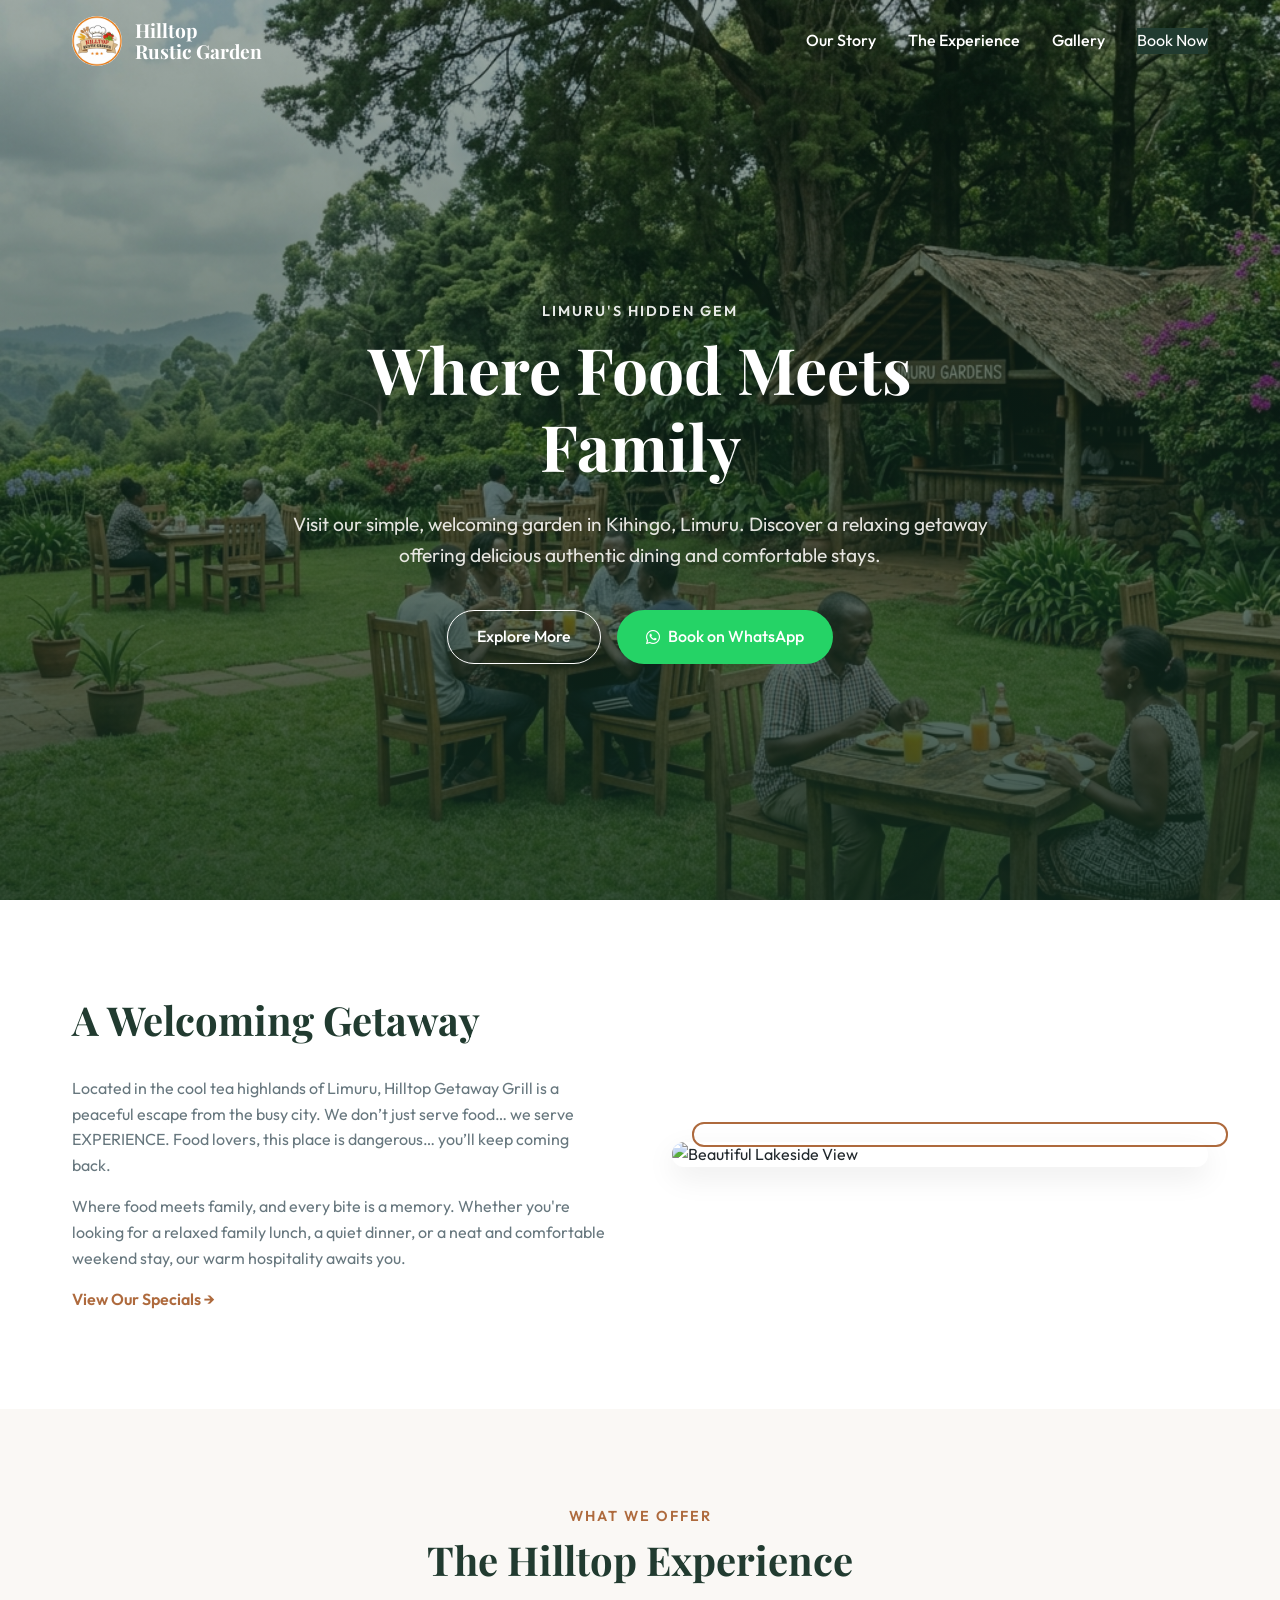
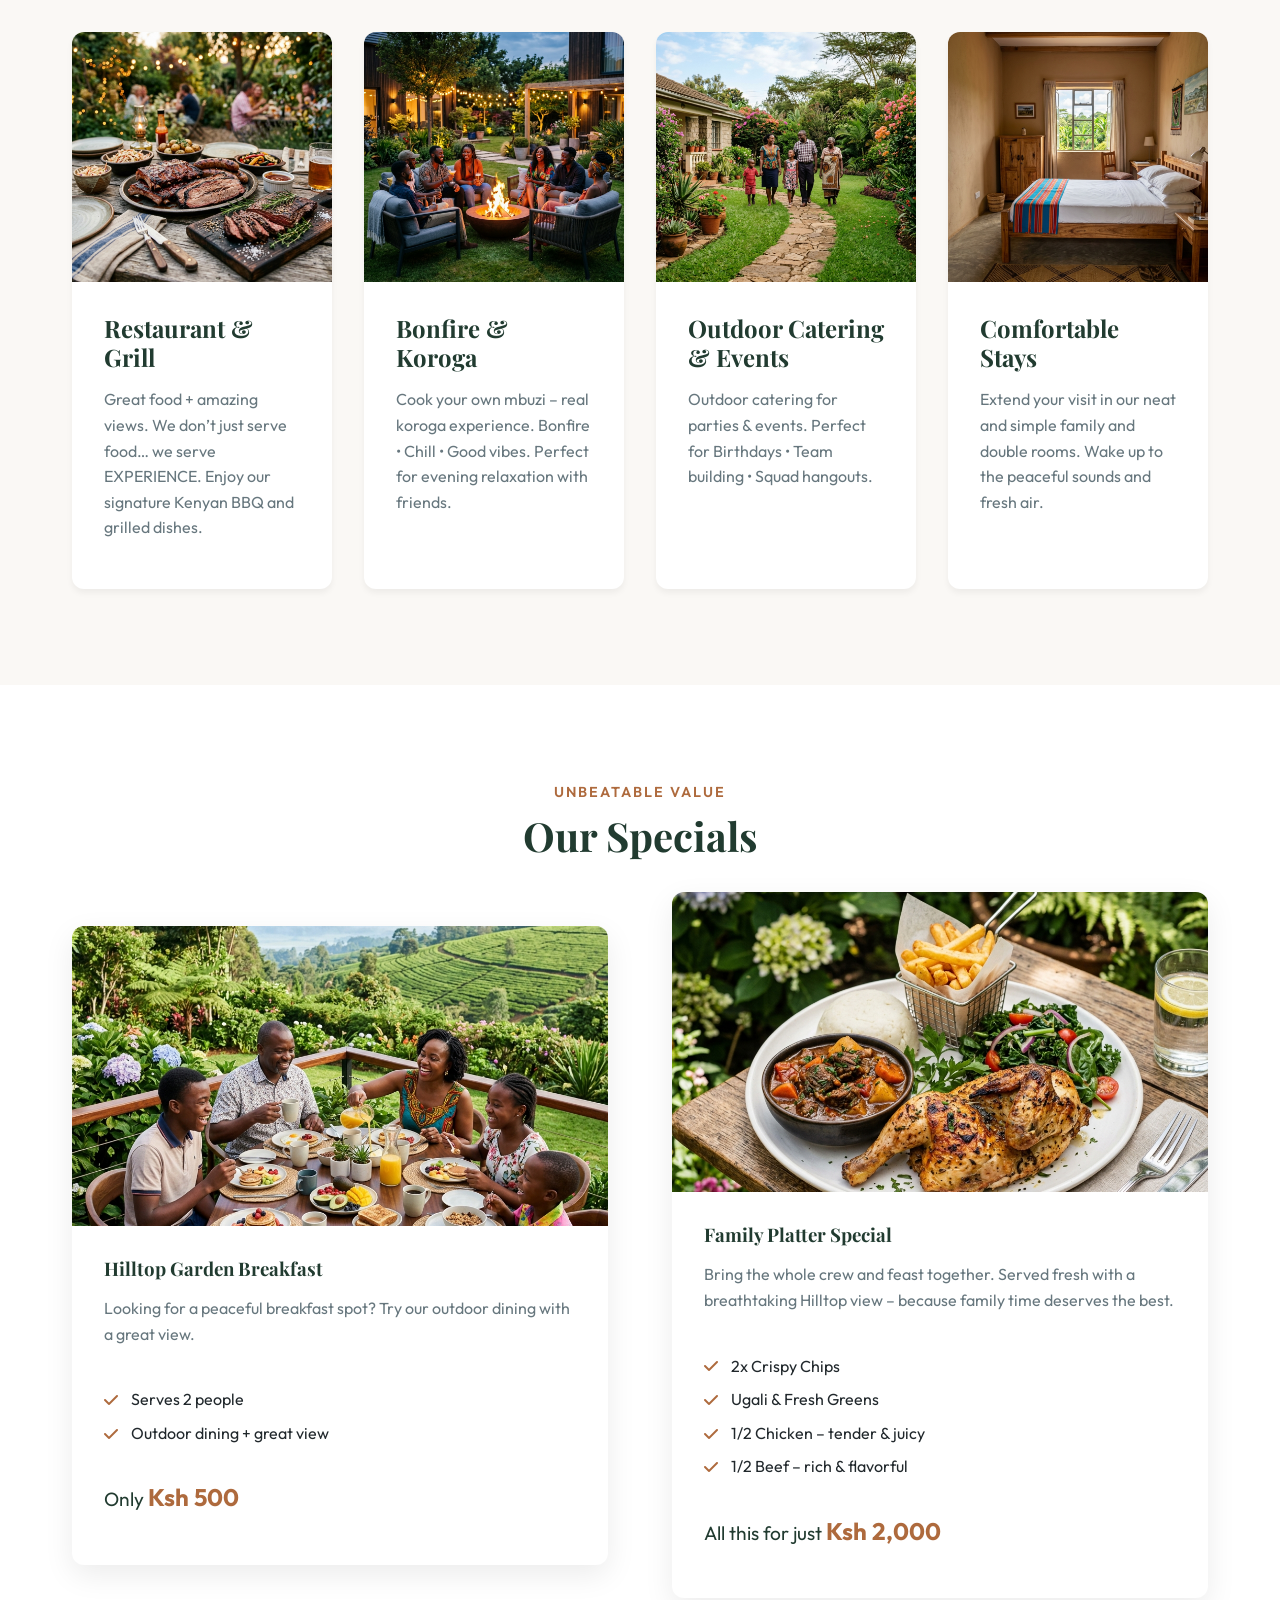
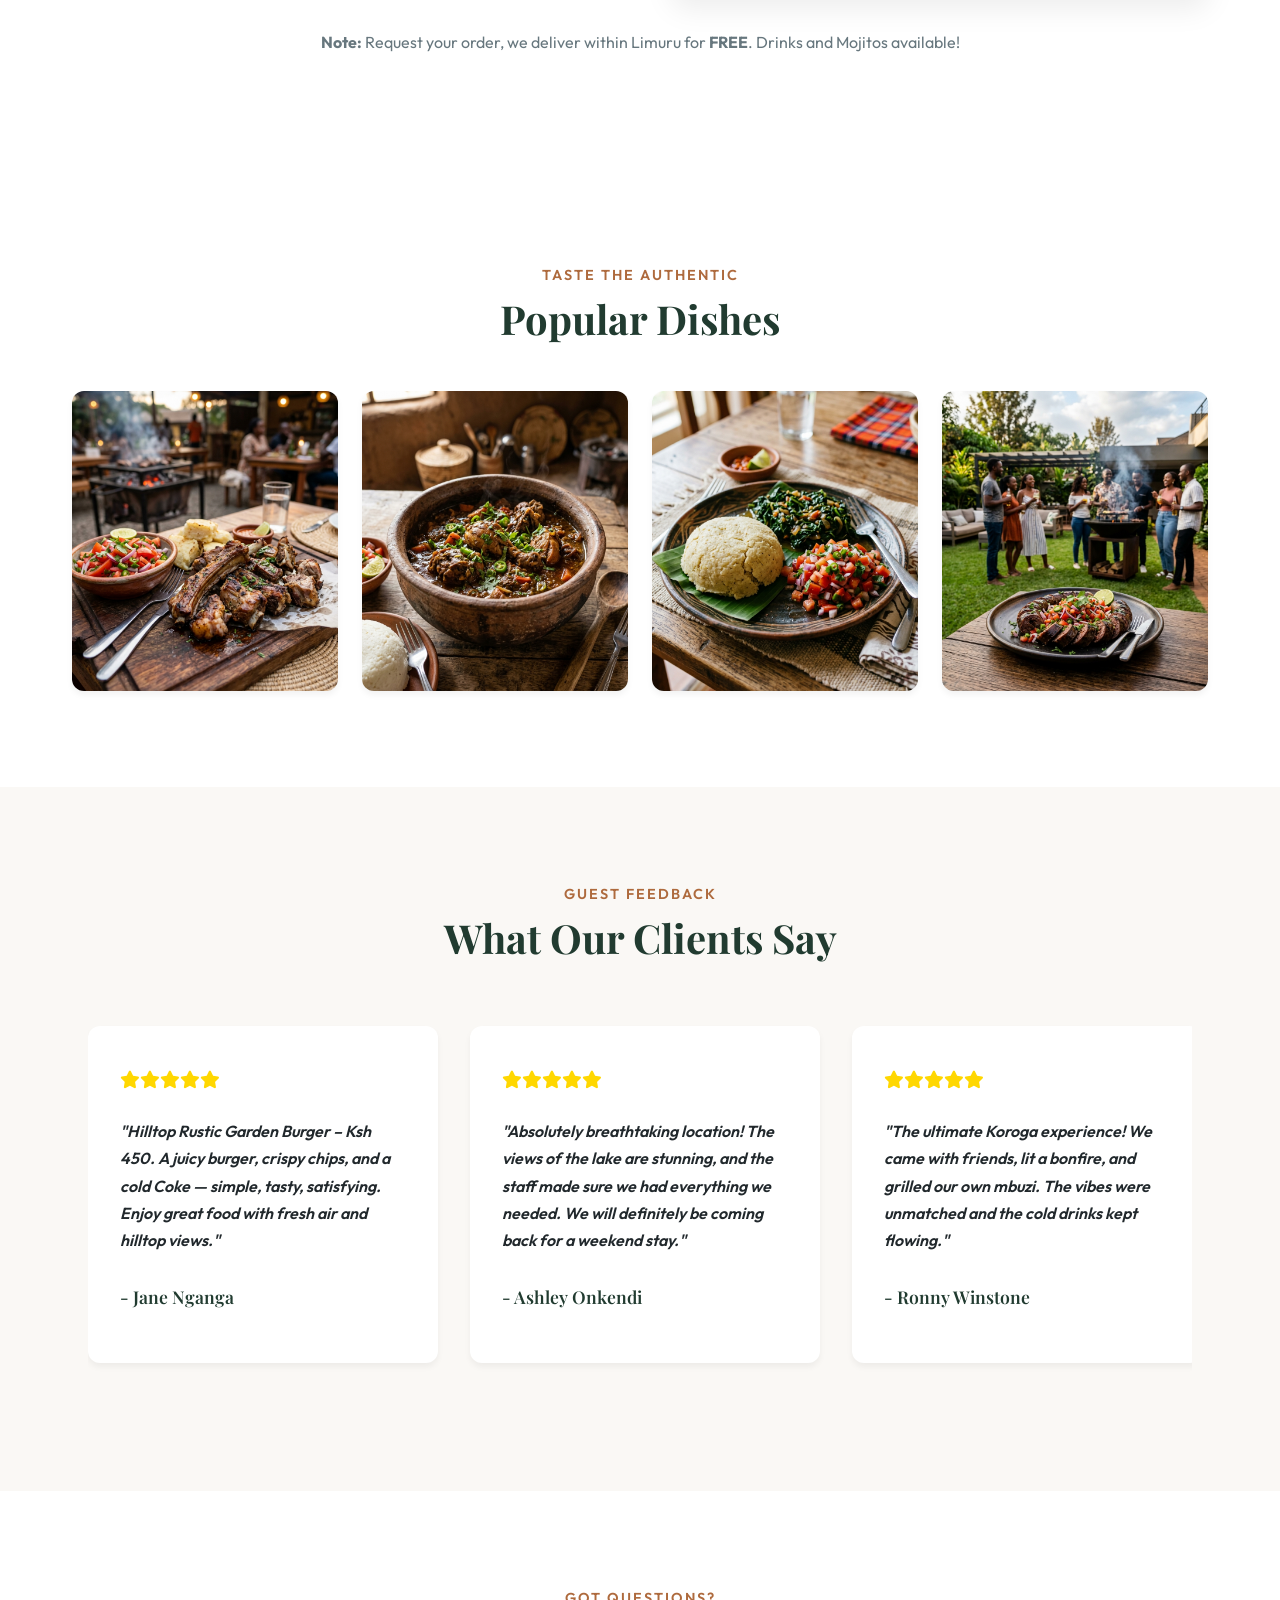
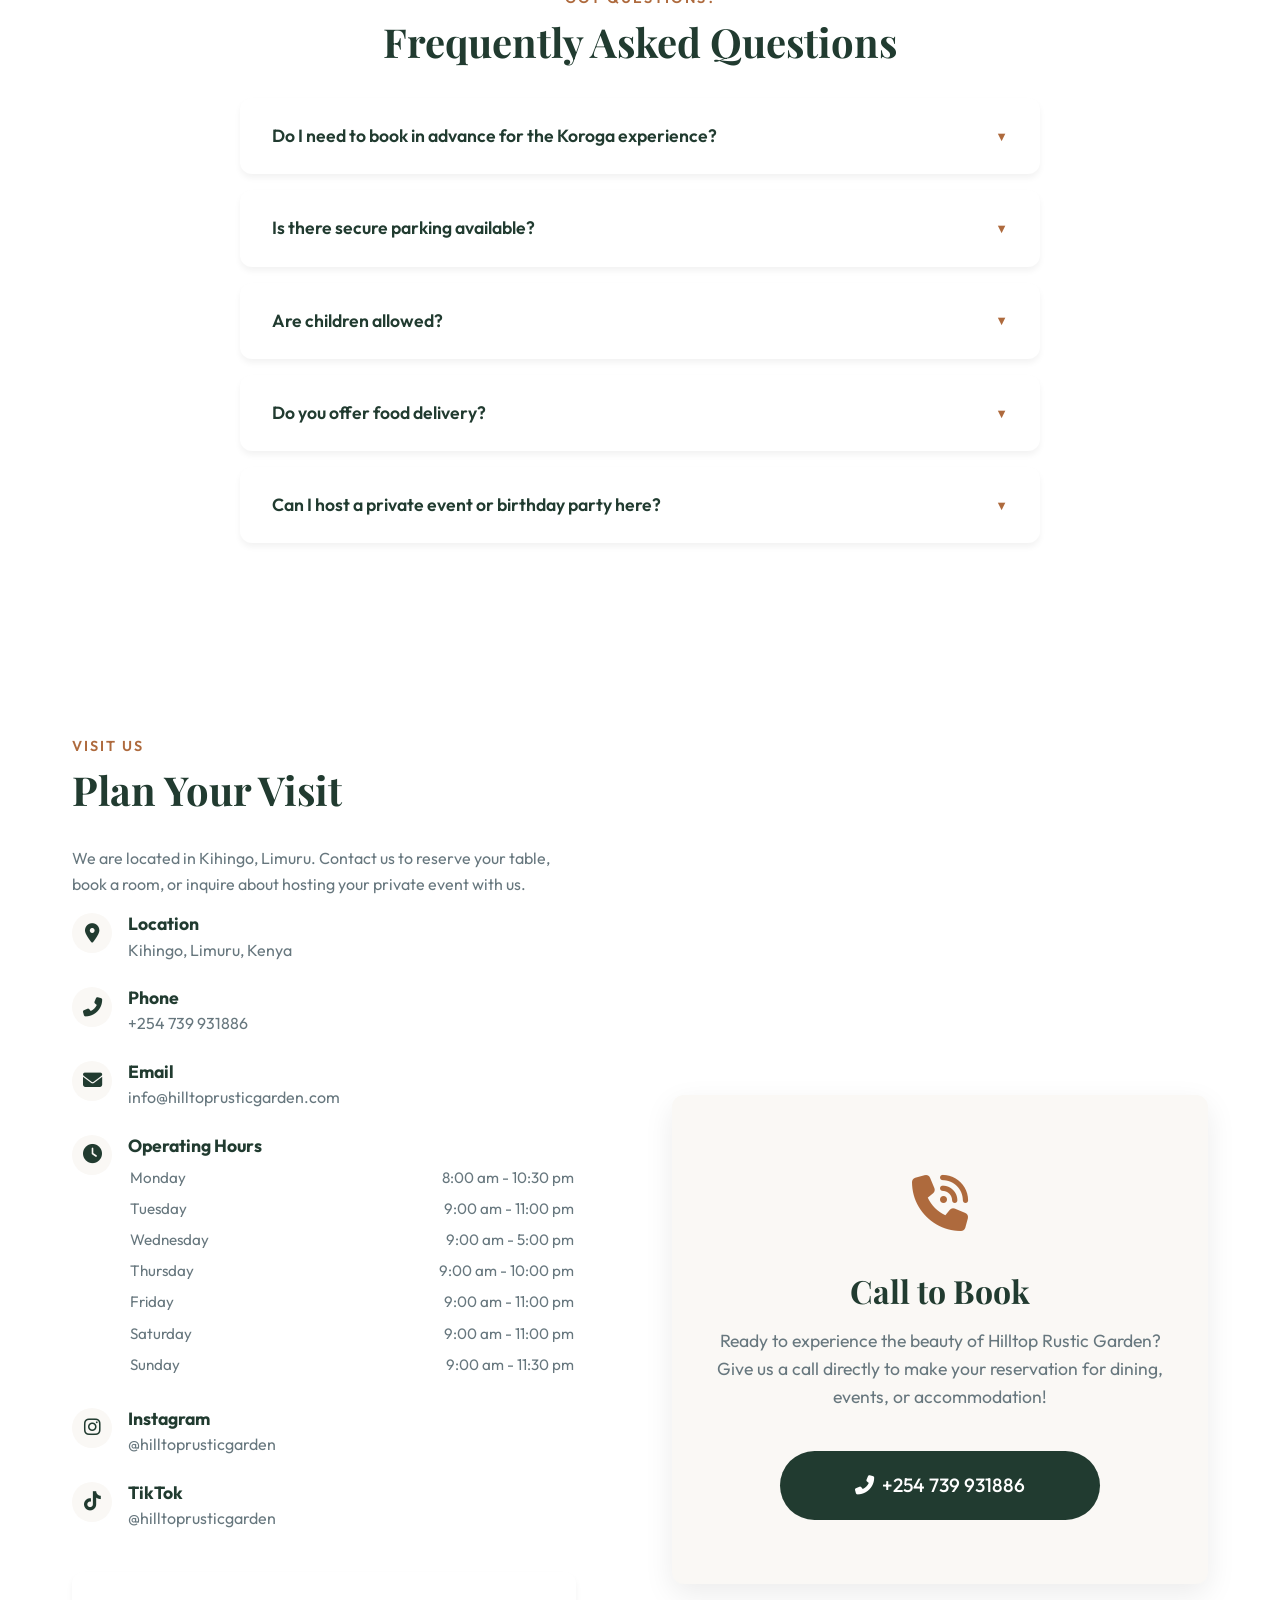
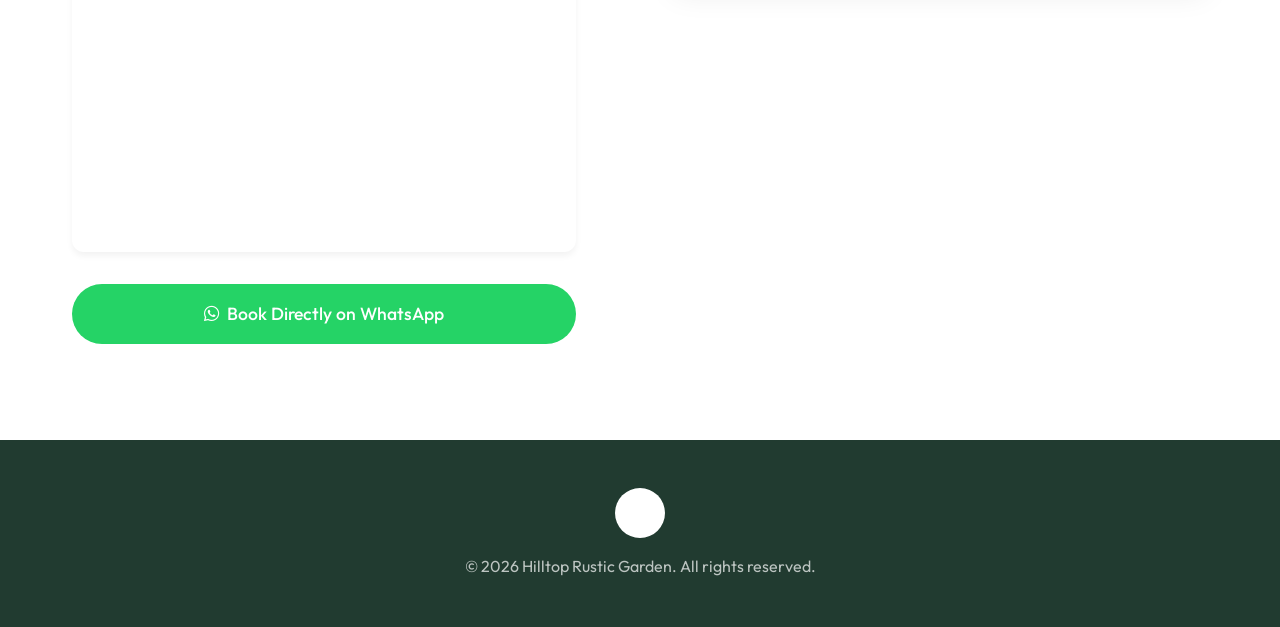
==== commit 2b7501db: "Add FAQ Section" ====
--- a/index.html
+++ b/index.html
@@ -347,6 +347,53 @@
         </div>
     </section>
 
+    <!-- FAQ Section -->
+    <section class="faq section" id="faq">
+        <div class="container">
+            <div class="section-header text-center animate-on-scroll fade-up">
+                <span class="subtitle">Got Questions?</span>
+                <h2 class="section-title">Frequently Asked Questions</h2>
+            </div>
+            
+            <div class="faq-grid animate-on-scroll fade-up">
+                <details class="faq-item">
+                    <summary>Do I need to book in advance for the Koroga experience?</summary>
+                    <div class="faq-content">
+                        <p>Yes, we highly recommend calling us to book your space and your mbuzi in advance, especially during the weekends when we get very busy!</p>
+                    </div>
+                </details>
+                
+                <details class="faq-item">
+                    <summary>Is there secure parking available?</summary>
+                    <div class="faq-content">
+                        <p>Yes, we have ample and highly secure parking on-site for all our guests at no extra cost.</p>
+                    </div>
+                </details>
+                
+                <details class="faq-item">
+                    <summary>Are children allowed?</summary>
+                    <div class="faq-content">
+                        <p>Absolutely! Hilltop Rustic Garden is a family-friendly establishment. Our lush green gardens offer plenty of safe outdoor space for kids to play.</p>
+                    </div>
+                </details>
+
+                <details class="faq-item">
+                    <summary>Do you offer food delivery?</summary>
+                    <div class="faq-content">
+                        <p>Yes! We offer <strong>FREE delivery</strong> for all food and drink orders within Limuru town. Just give us a call to place your order.</p>
+                    </div>
+                </details>
+                
+                <details class="faq-item">
+                    <summary>Can I host a private event or birthday party here?</summary>
+                    <div class="faq-content">
+                        <p>Definitely! We specialize in outdoor catering for parties, birthdays, team building, and squad hangouts. Reach out to us to reserve your date and discuss the menu!</p>
+                    </div>
+                </details>
+            </div>
+        </div>
+    </section>
+
     <!-- Contact & Booking Section -->
     <section class="contact section" id="contact">
         <div class="container layout-grid">
--- a/style.css
+++ b/style.css
@@ -622,6 +622,60 @@
 }
 
 /* =========================================
+   FAQ Section
+   ========================================= */
+.faq-grid {
+    max-width: 800px;
+    margin: 0 auto;
+    display: flex;
+    flex-direction: column;
+    gap: 1rem;
+}
+
+.faq-item {
+    background: var(--clr-white);
+    border-radius: var(--border-radius);
+    box-shadow: var(--shadow-sm);
+    overflow: hidden;
+    transition: var(--transition);
+}
+
+.faq-item summary {
+    padding: 1.5rem 2rem;
+    font-weight: 600;
+    font-size: 1.1rem;
+    color: var(--clr-primary);
+    cursor: pointer;
+    list-style: none;
+    display: flex;
+    justify-content: space-between;
+    align-items: center;
+}
+
+.faq-item summary::-webkit-details-marker {
+    display: none;
+}
+
+.faq-item summary::after {
+    content: '\25BC'; /* Down arrow */
+    font-size: 0.8rem;
+    transition: transform 0.3s ease;
+    color: var(--clr-accent);
+}
+
+.faq-item[open] summary::after {
+    transform: rotate(180deg);
+}
+
+.faq-content {
+    padding: 0 2rem 1.5rem;
+    color: var(--clr-text-light);
+    border-top: 1px solid rgba(0,0,0,0.05);
+    margin-top: 1rem;
+    padding-top: 1.5rem;
+}
+
+/* =========================================
    Contact Form
    ========================================= */
 .contact-info {
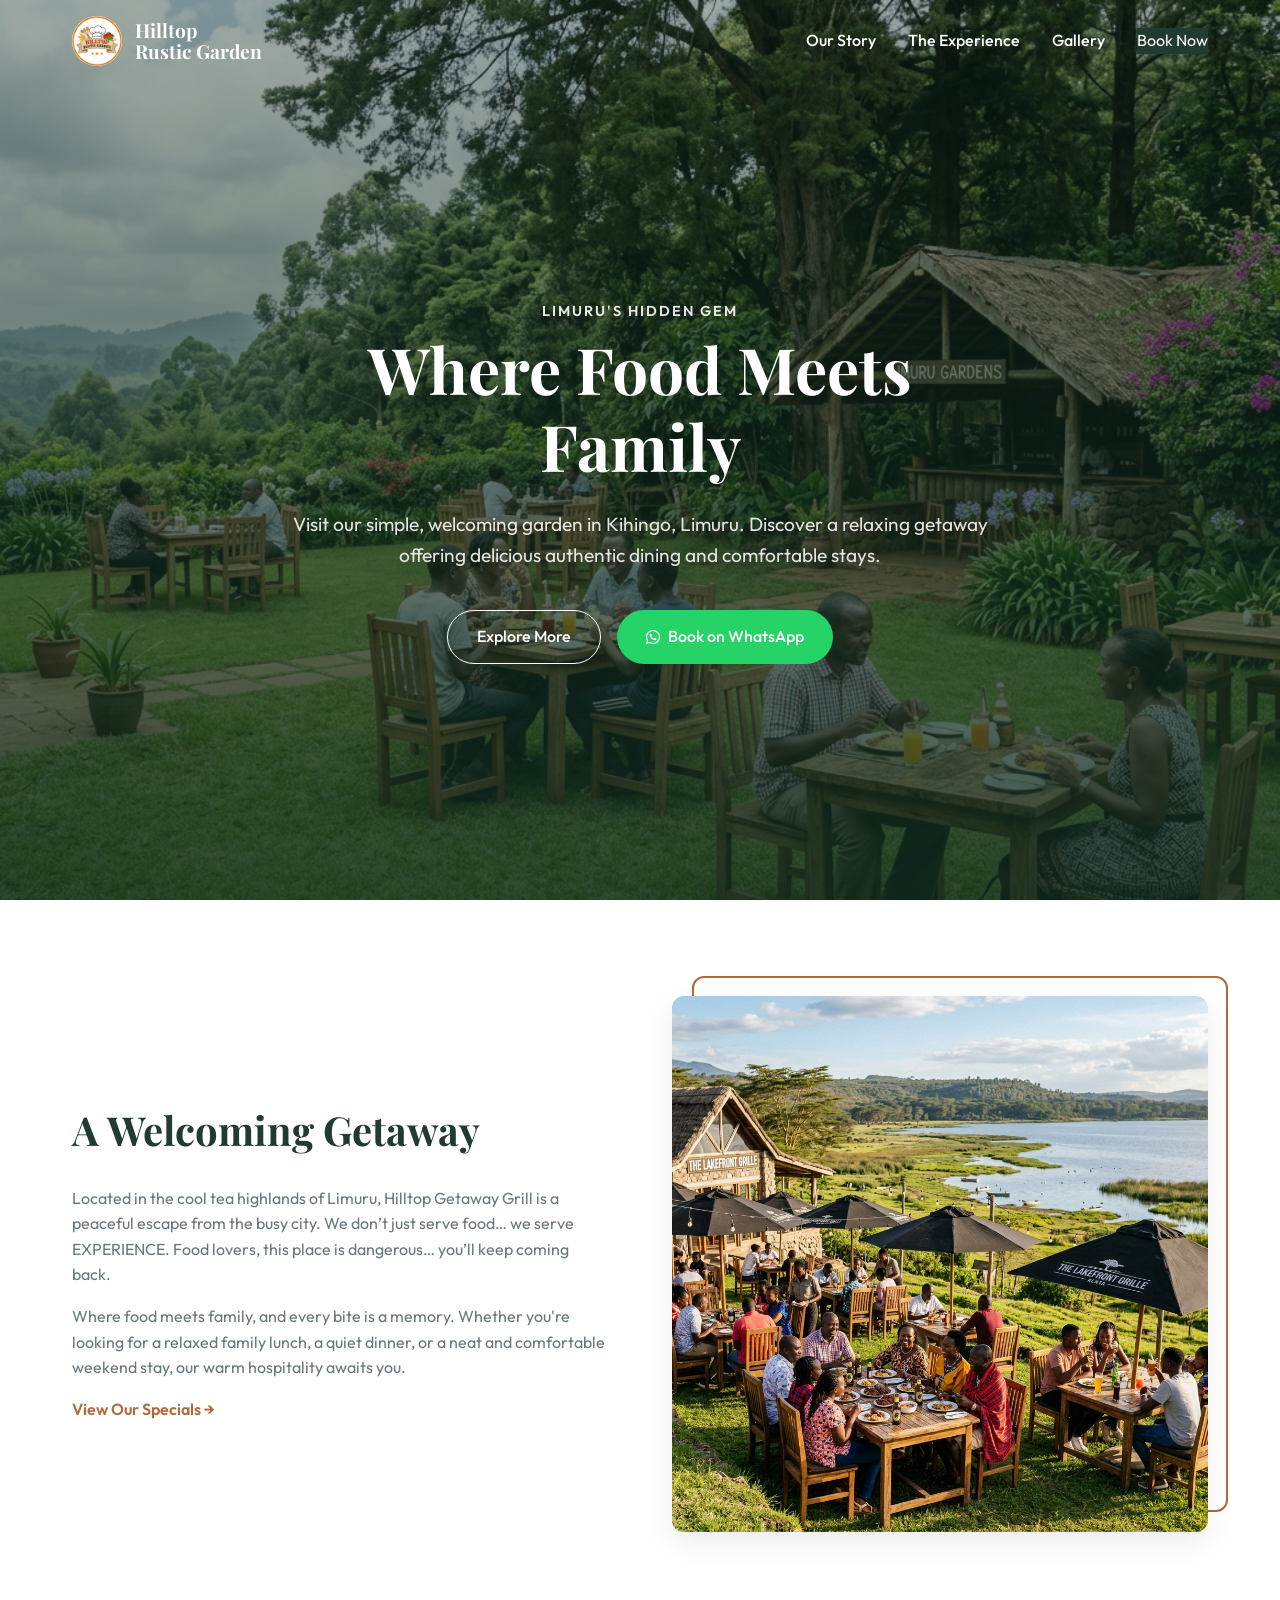
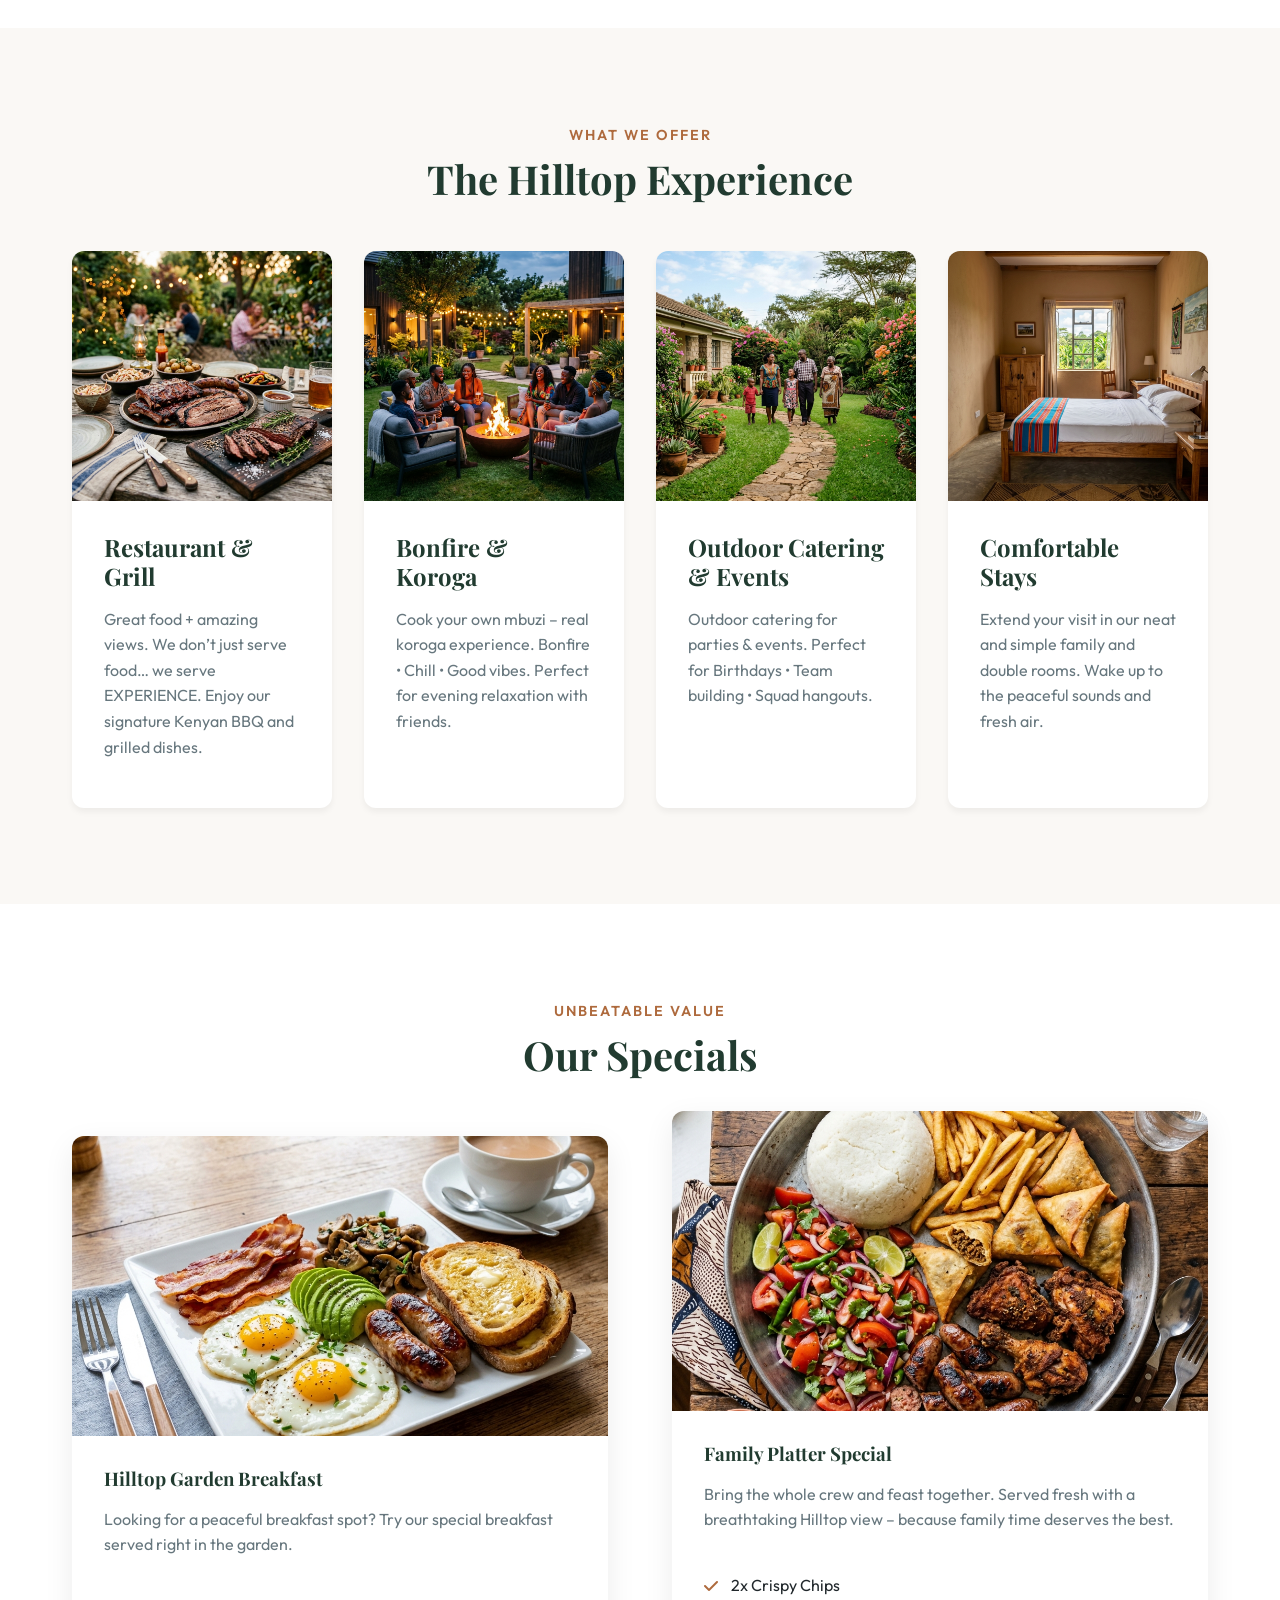
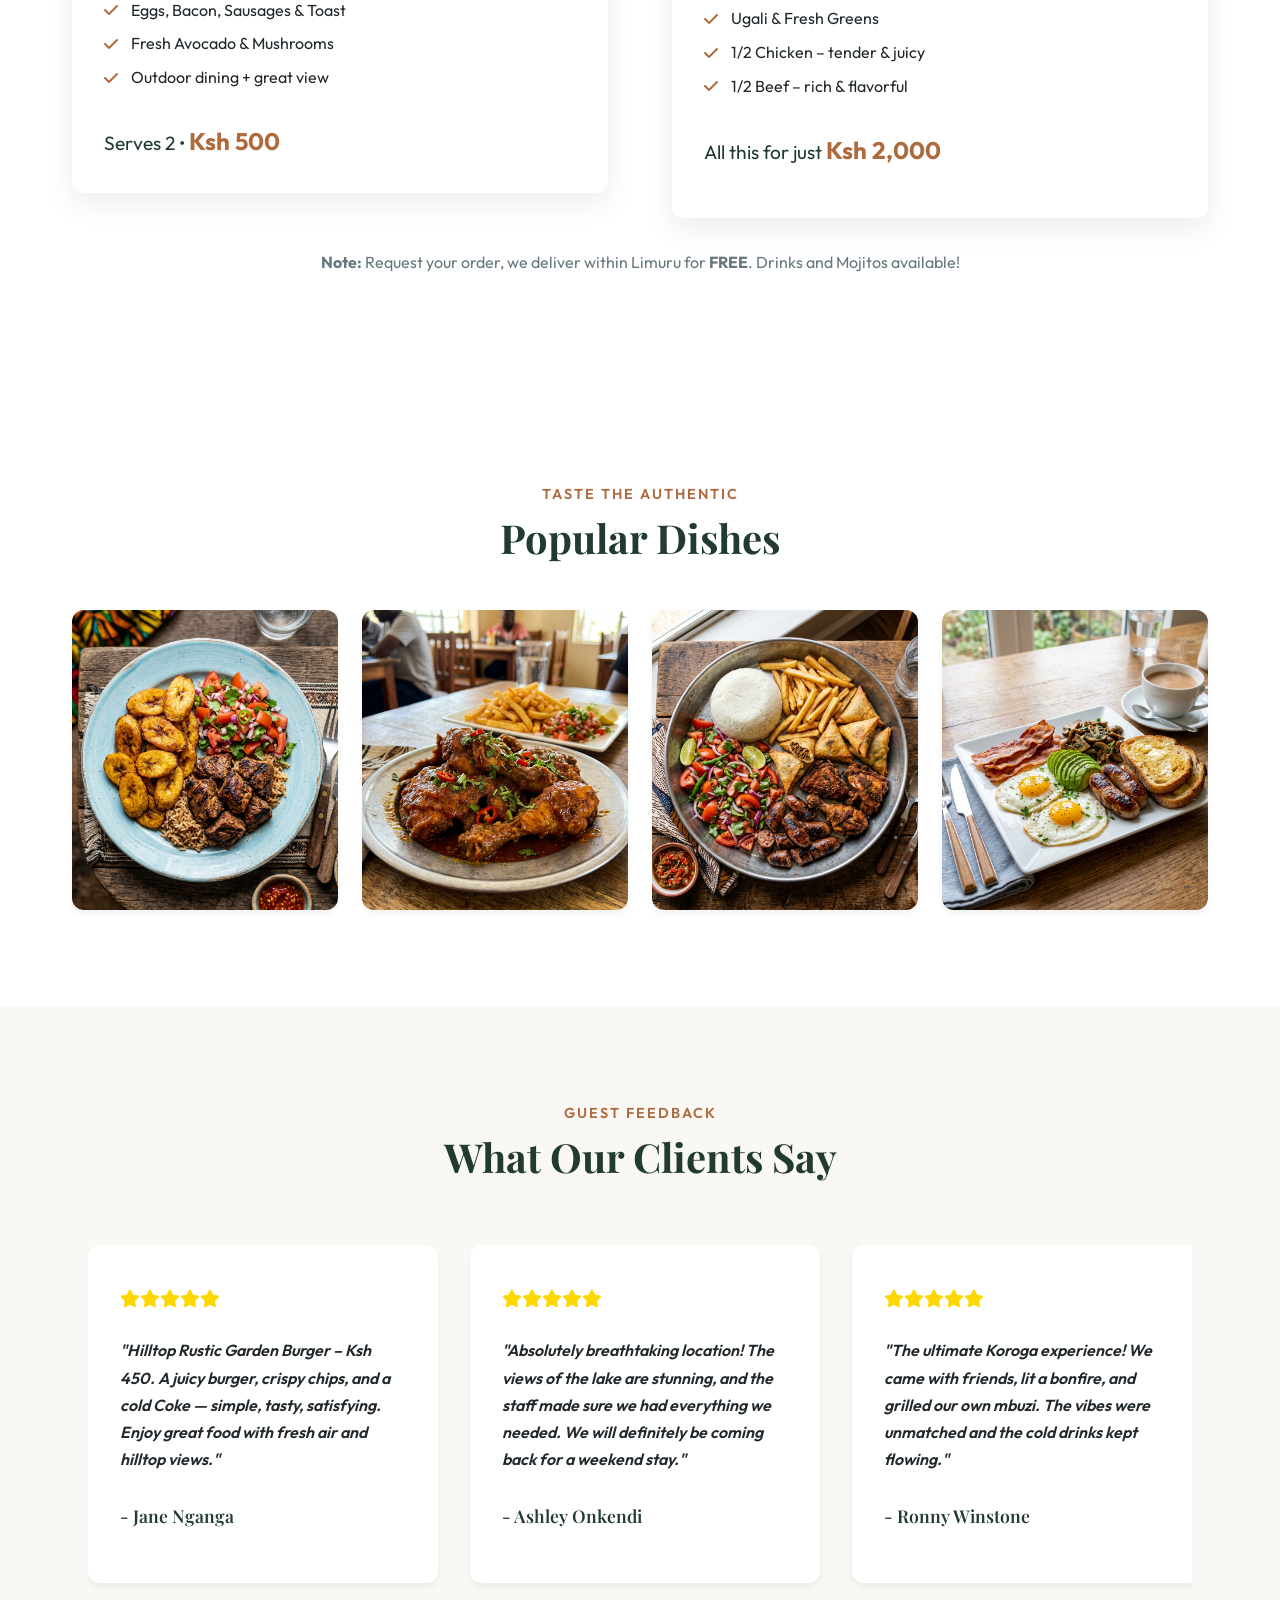
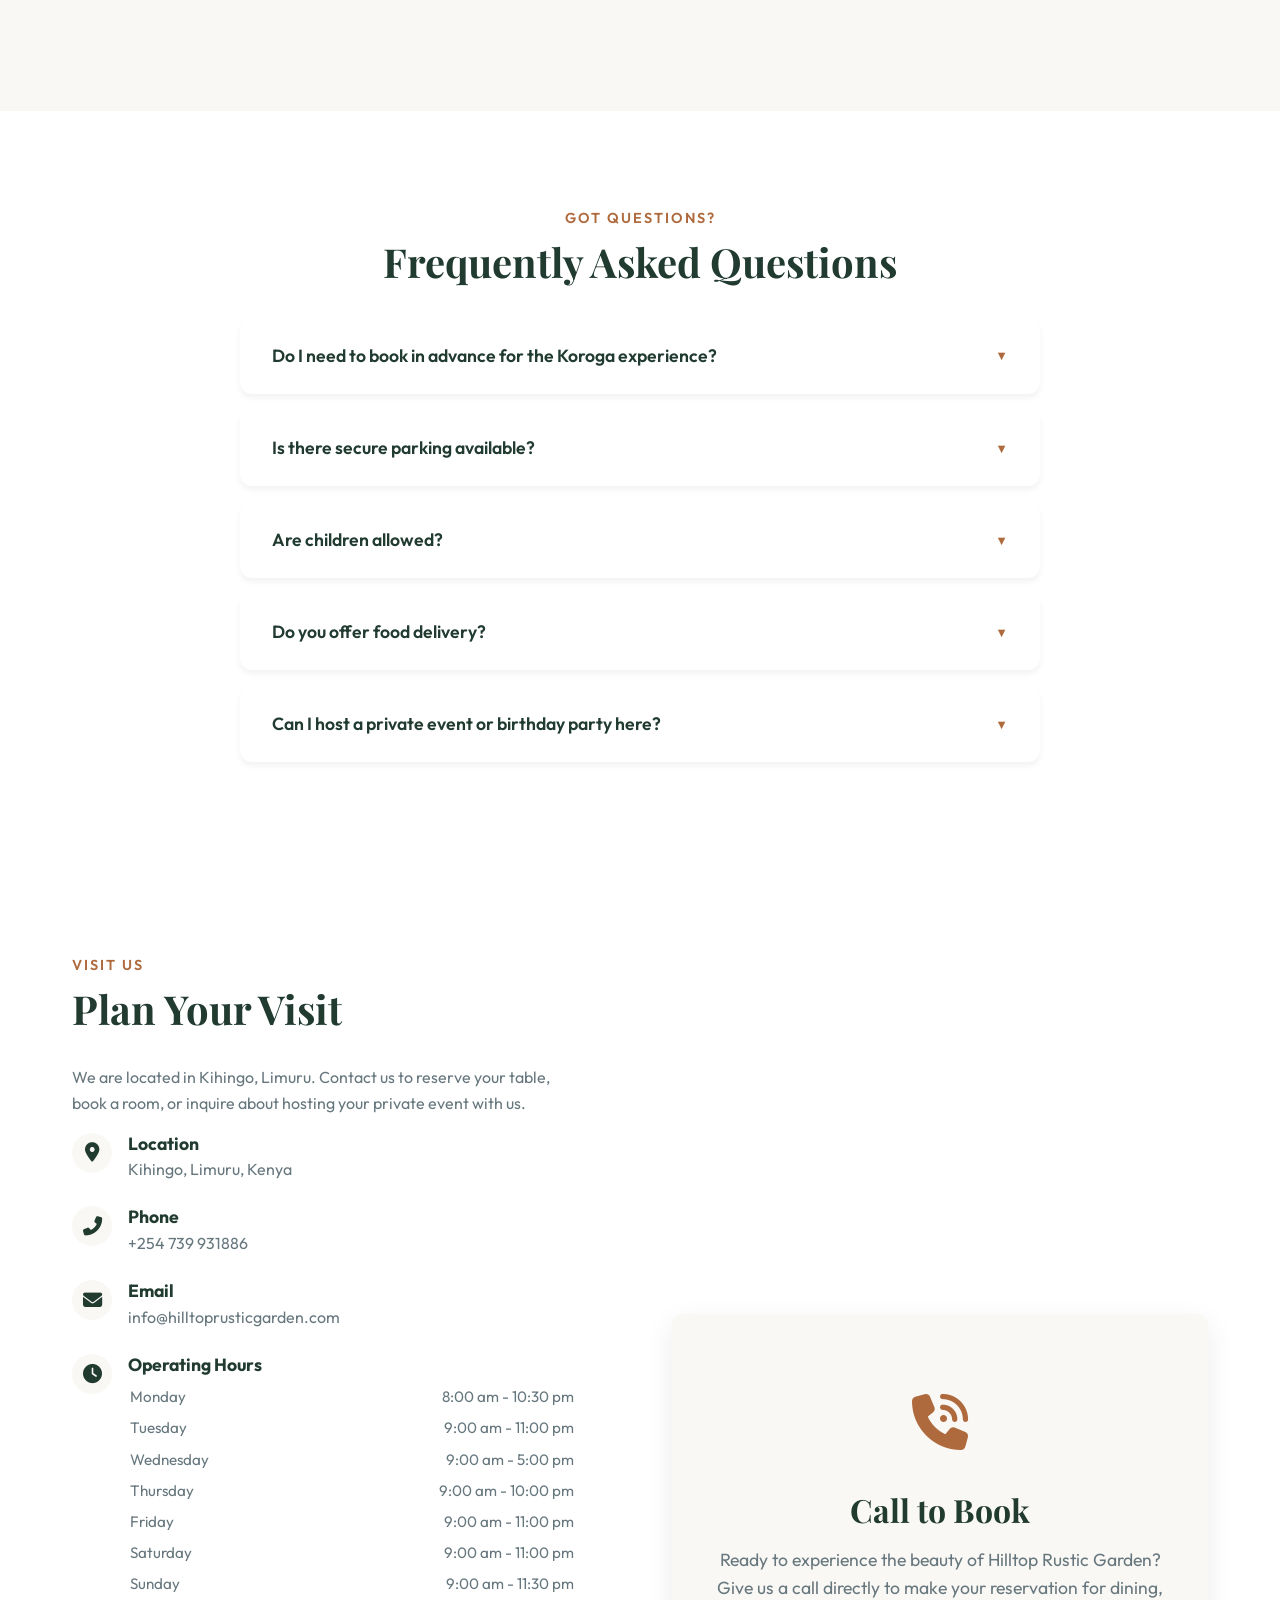
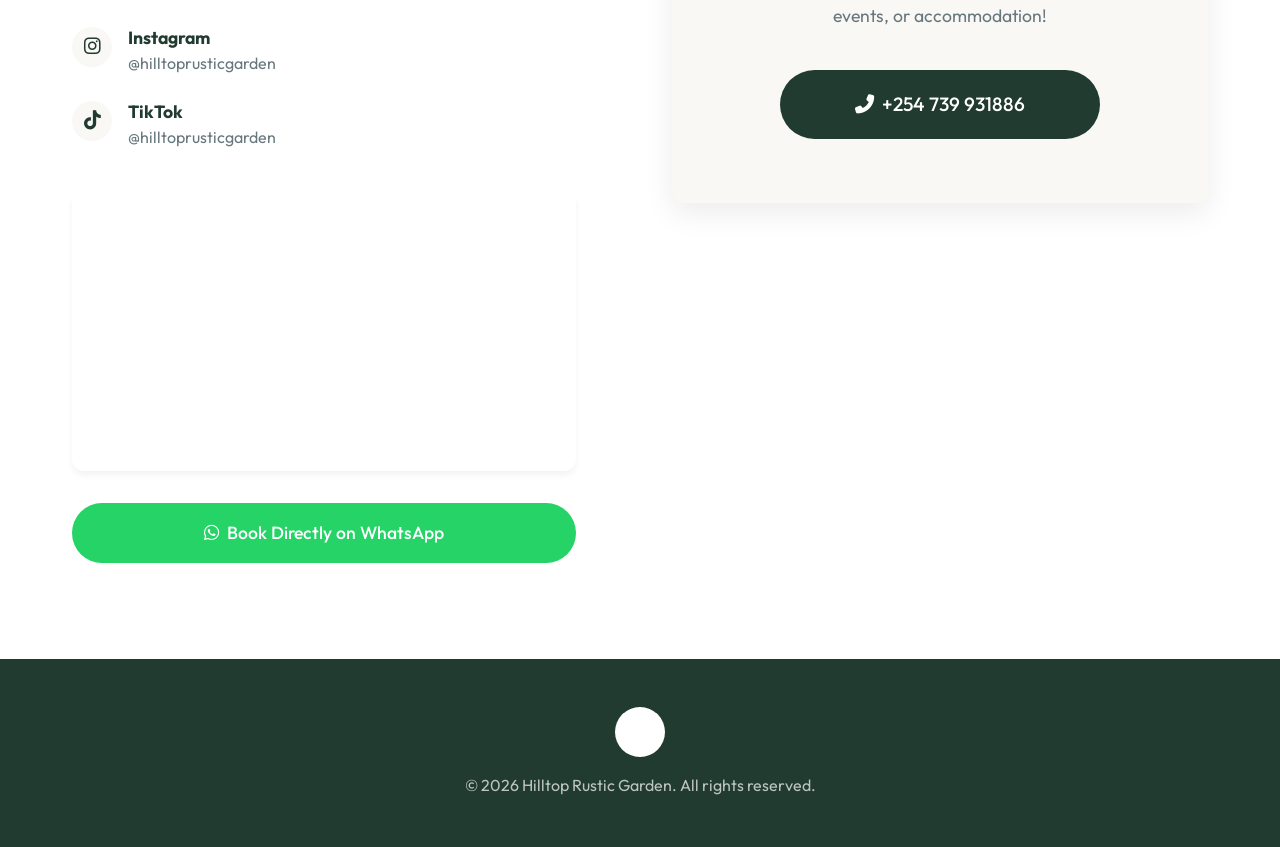
==== commit 1848d3ae: "Add highly realistic, high-quality generated food photos based on owner's reference images" ====
--- a/index.html
+++ b/index.html
@@ -143,21 +143,22 @@
                 <h2 class="section-title">Our Specials</h2>
             </div>
             <div class="layout-grid">
-                <div class="special-card animate-on-scroll fade-right">
+                <div class="special-card animate-on-scroll fade-up">
                     <img src="assets/breakfast.png" alt="Hilltop Garden Breakfast" class="special-img">
                     <div class="special-content">
                         <h3>Hilltop Garden Breakfast</h3>
-                        <p>Looking for a peaceful breakfast spot? Try our outdoor dining with a great view.</p>
+                        <p>Looking for a peaceful breakfast spot? Try our special breakfast served right in the garden.</p>
                         <ul class="special-list">
-                            <li><i class="fas fa-check"></i> Serves 2 people</li>
+                            <li><i class="fas fa-check"></i> Eggs, Bacon, Sausages & Toast</li>
+                            <li><i class="fas fa-check"></i> Fresh Avocado & Mushrooms</li>
                             <li><i class="fas fa-check"></i> Outdoor dining + great view</li>
                         </ul>
-                        <p class="price">Only <strong>Ksh 500</strong></p>
+                        <div class="price">Serves 2 • <strong>Ksh 500</strong></div>
                     </div>
                 </div>
                 
                 <div class="special-card animate-on-scroll fade-left">
-                    <img src="assets/family_platter.png" alt="Family Platter Special" class="special-img">
+                    <img src="assets/mixed_platter.png" alt="Family Platter Special" class="special-img">
                     <div class="special-content">
                         <h3>Family Platter Special</h3>
                         <p>Bring the whole crew and feast together. Served fresh with a breathtaking Hilltop view – because family time deserves the best.</p>
@@ -185,37 +186,37 @@
             <div class="gallery-grid">
                 <!-- Dish 1 -->
                 <div class="gallery-item animate-on-scroll fade-up">
-                    <img src="assets/dish_nyama_choma_1780628253381.png" alt="Nyama Choma">
+                    <img src="assets/nyama_plantain.png" alt="Nyama Choma & Plantain">
                     <div class="gallery-overlay">
-                        <h4>Nyama Choma</h4>
-                        <p>Perfectly roasted goat meat with Kachumbari.</p>
+                        <h4>Nyama Choma & Plantain</h4>
+                        <p>Roasted meat with fried plantains and kachumbari.</p>
                     </div>
                 </div>
                 
                 <!-- Dish 2 -->
                 <div class="gallery-item animate-on-scroll fade-up" style="transition-delay: 0.1s;">
-                    <img src="assets/dish_kienyeji_chicken_1780628268401.png" alt="Kienyeji Chicken">
+                    <img src="assets/chicken_chips.png" alt="Chicken & Chips">
                     <div class="gallery-overlay">
-                        <h4>Kienyeji Chicken</h4>
-                        <p>Traditional free-range chicken stew.</p>
+                        <h4>Chicken & Chips</h4>
+                        <p>Saucy fried chicken served with crispy fries.</p>
                     </div>
                 </div>
                 
                 <!-- Dish 3 -->
                 <div class="gallery-item animate-on-scroll fade-up" style="transition-delay: 0.2s;">
-                    <img src="assets/dish_ugali_kachumbari_1780628281910.png" alt="Ugali & Vegetables">
+                    <img src="assets/mixed_platter.png" alt="Mixed Platter">
                     <div class="gallery-overlay">
-                        <h4>Ugali & Greens</h4>
-                        <p>Served hot with our signature sides.</p>
+                        <h4>Mixed Meat Platter</h4>
+                        <p>The ultimate feast for you and your friends.</p>
                     </div>
                 </div>
                 
                 <!-- Dish 4 -->
                 <div class="gallery-item animate-on-scroll fade-up" style="transition-delay: 0.3s;">
-                    <img src="assets/mutura.png" alt="Mutura">
+                    <img src="assets/breakfast.png" alt="Full English Breakfast">
                     <div class="gallery-overlay">
-                        <h4>Mutura</h4>
-                        <p>Traditional grilled sausage enjoyed in the garden.</p>
+                        <h4>Garden Breakfast</h4>
+                        <p>A full classic breakfast enjoyed in the fresh air.</p>
                     </div>
                 </div>
             </div>
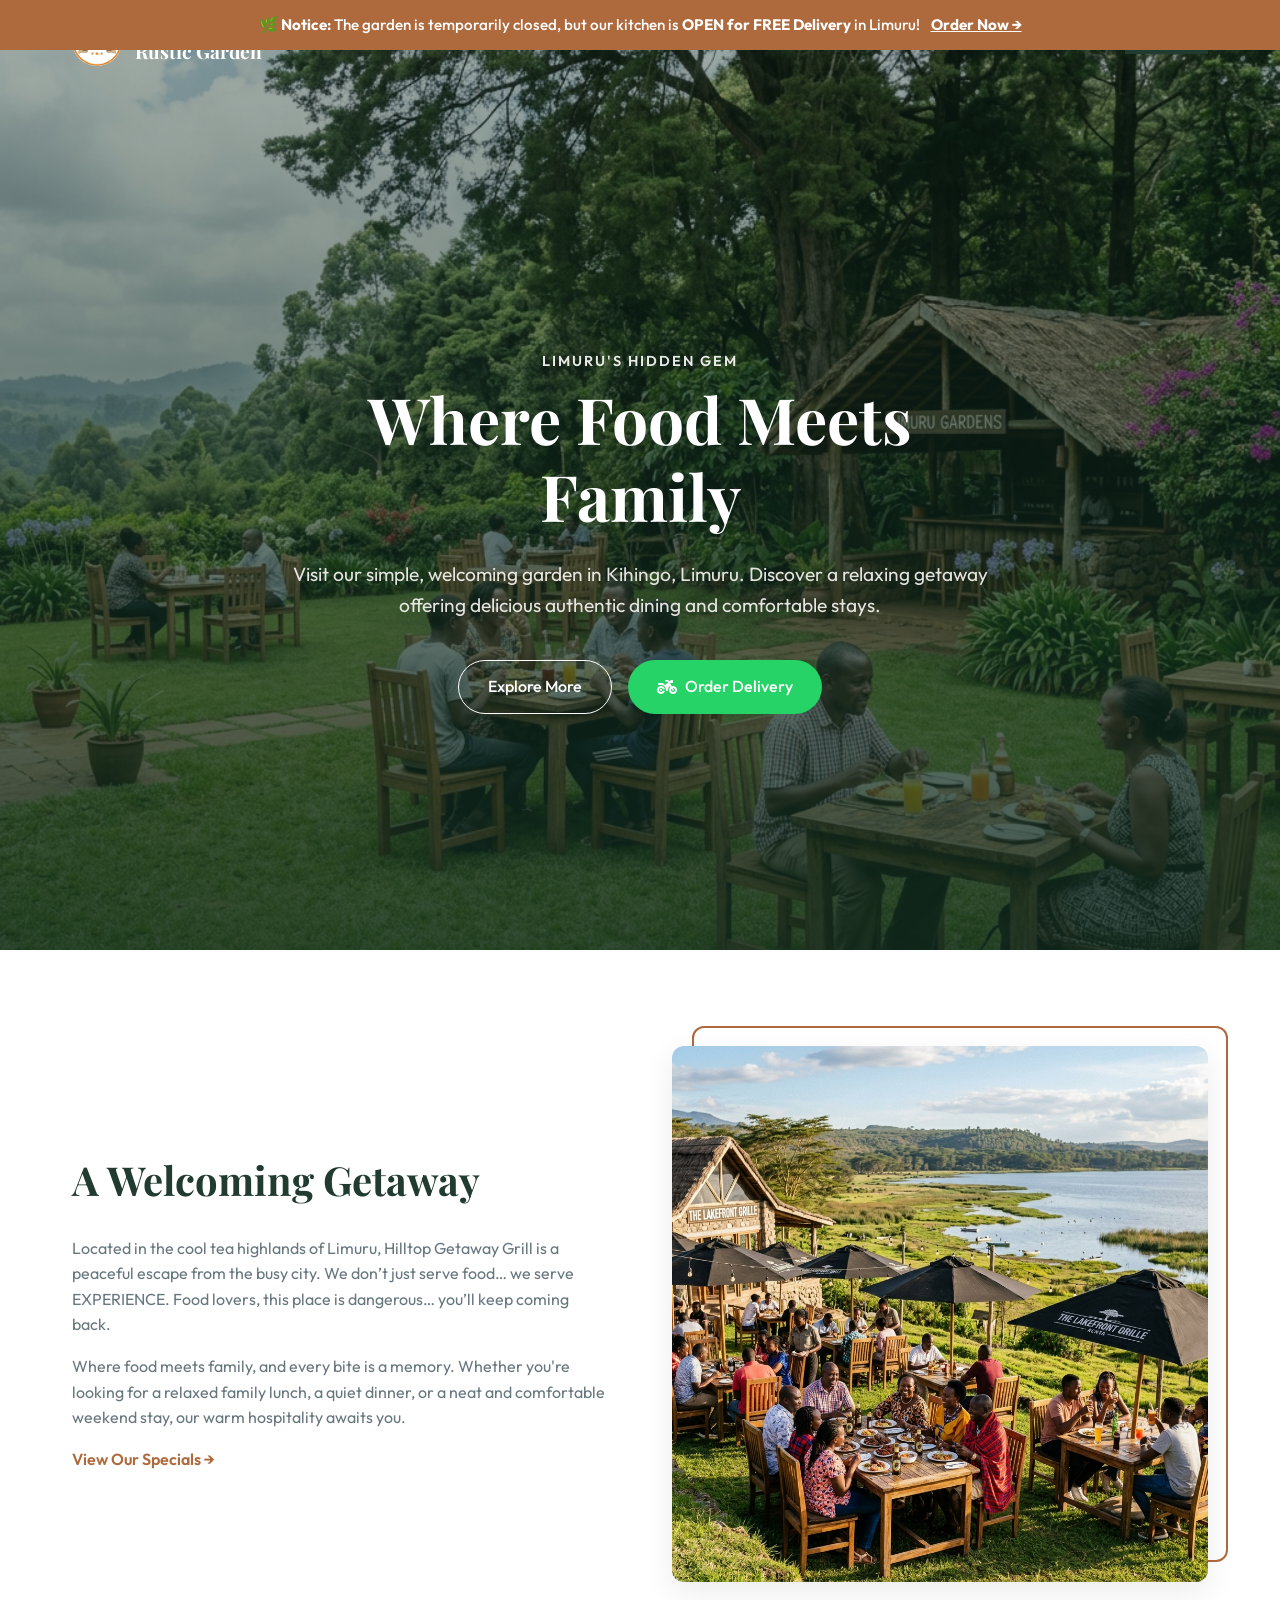
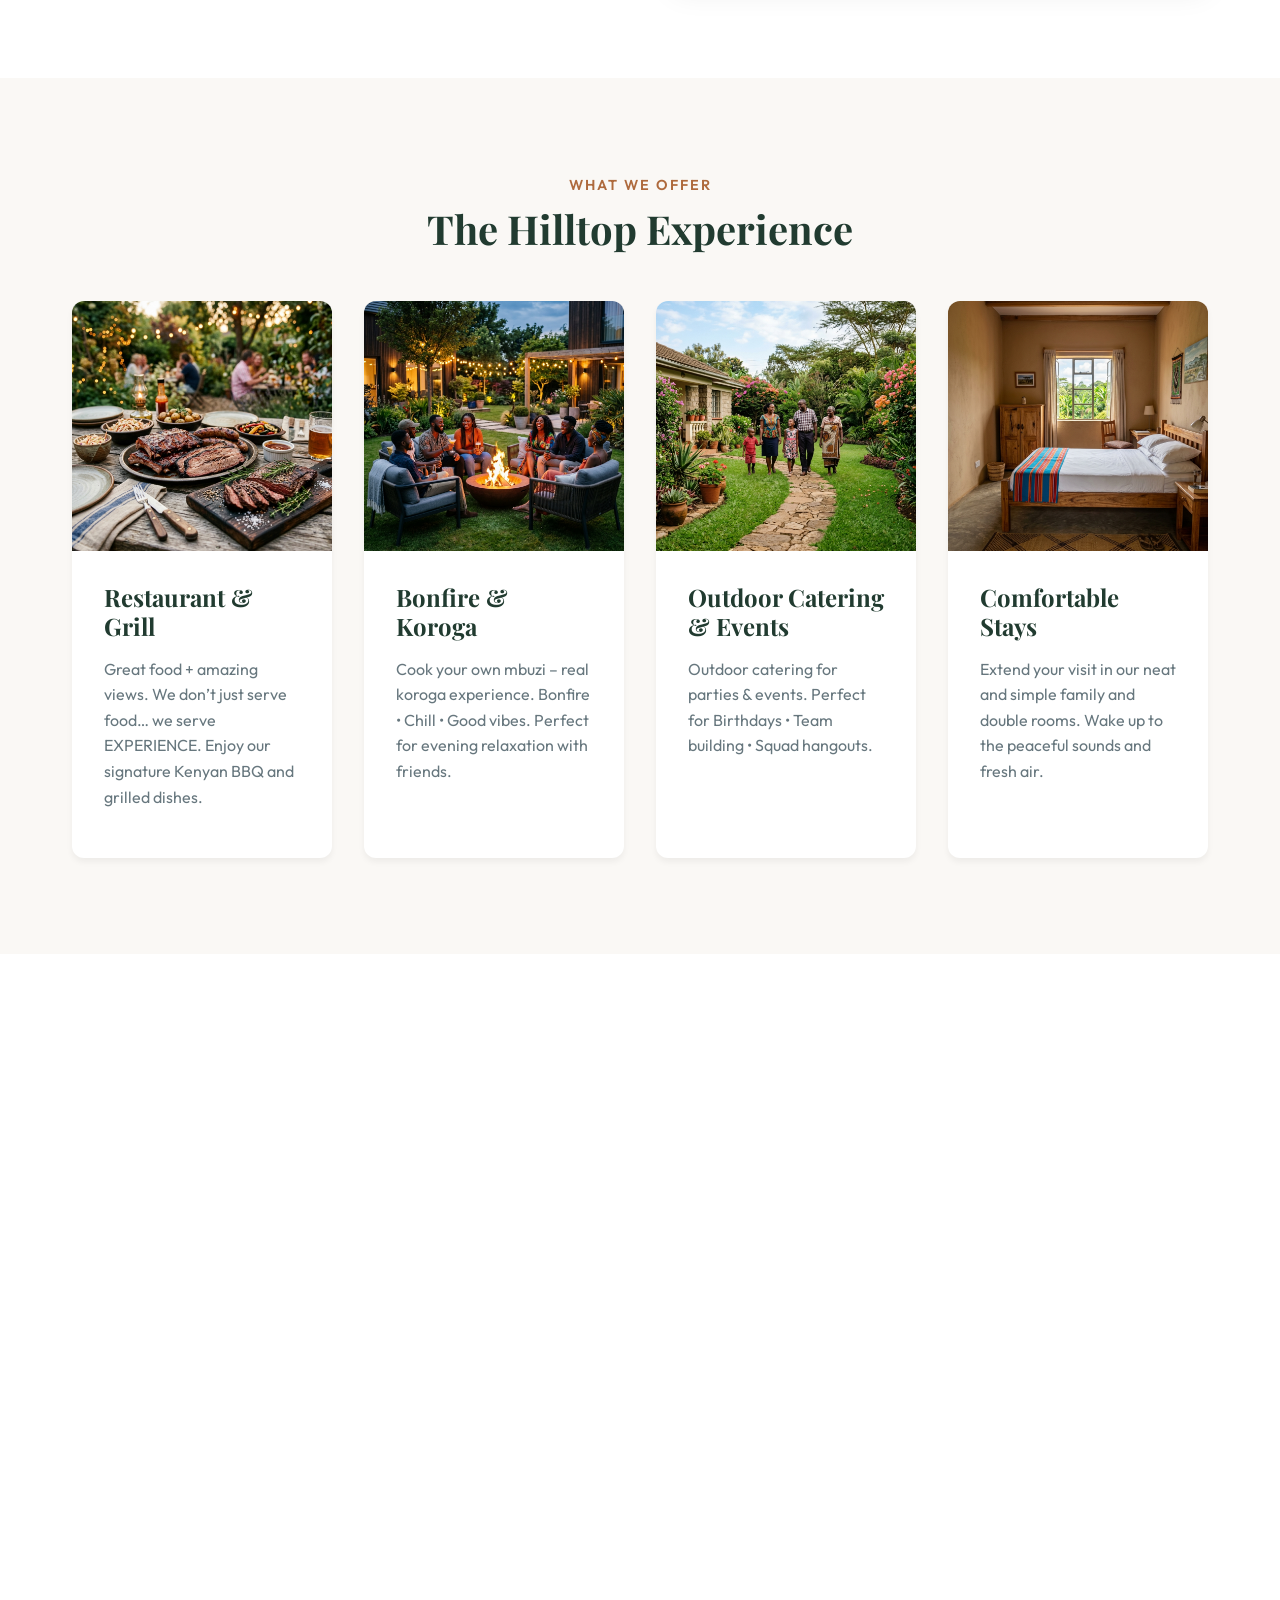
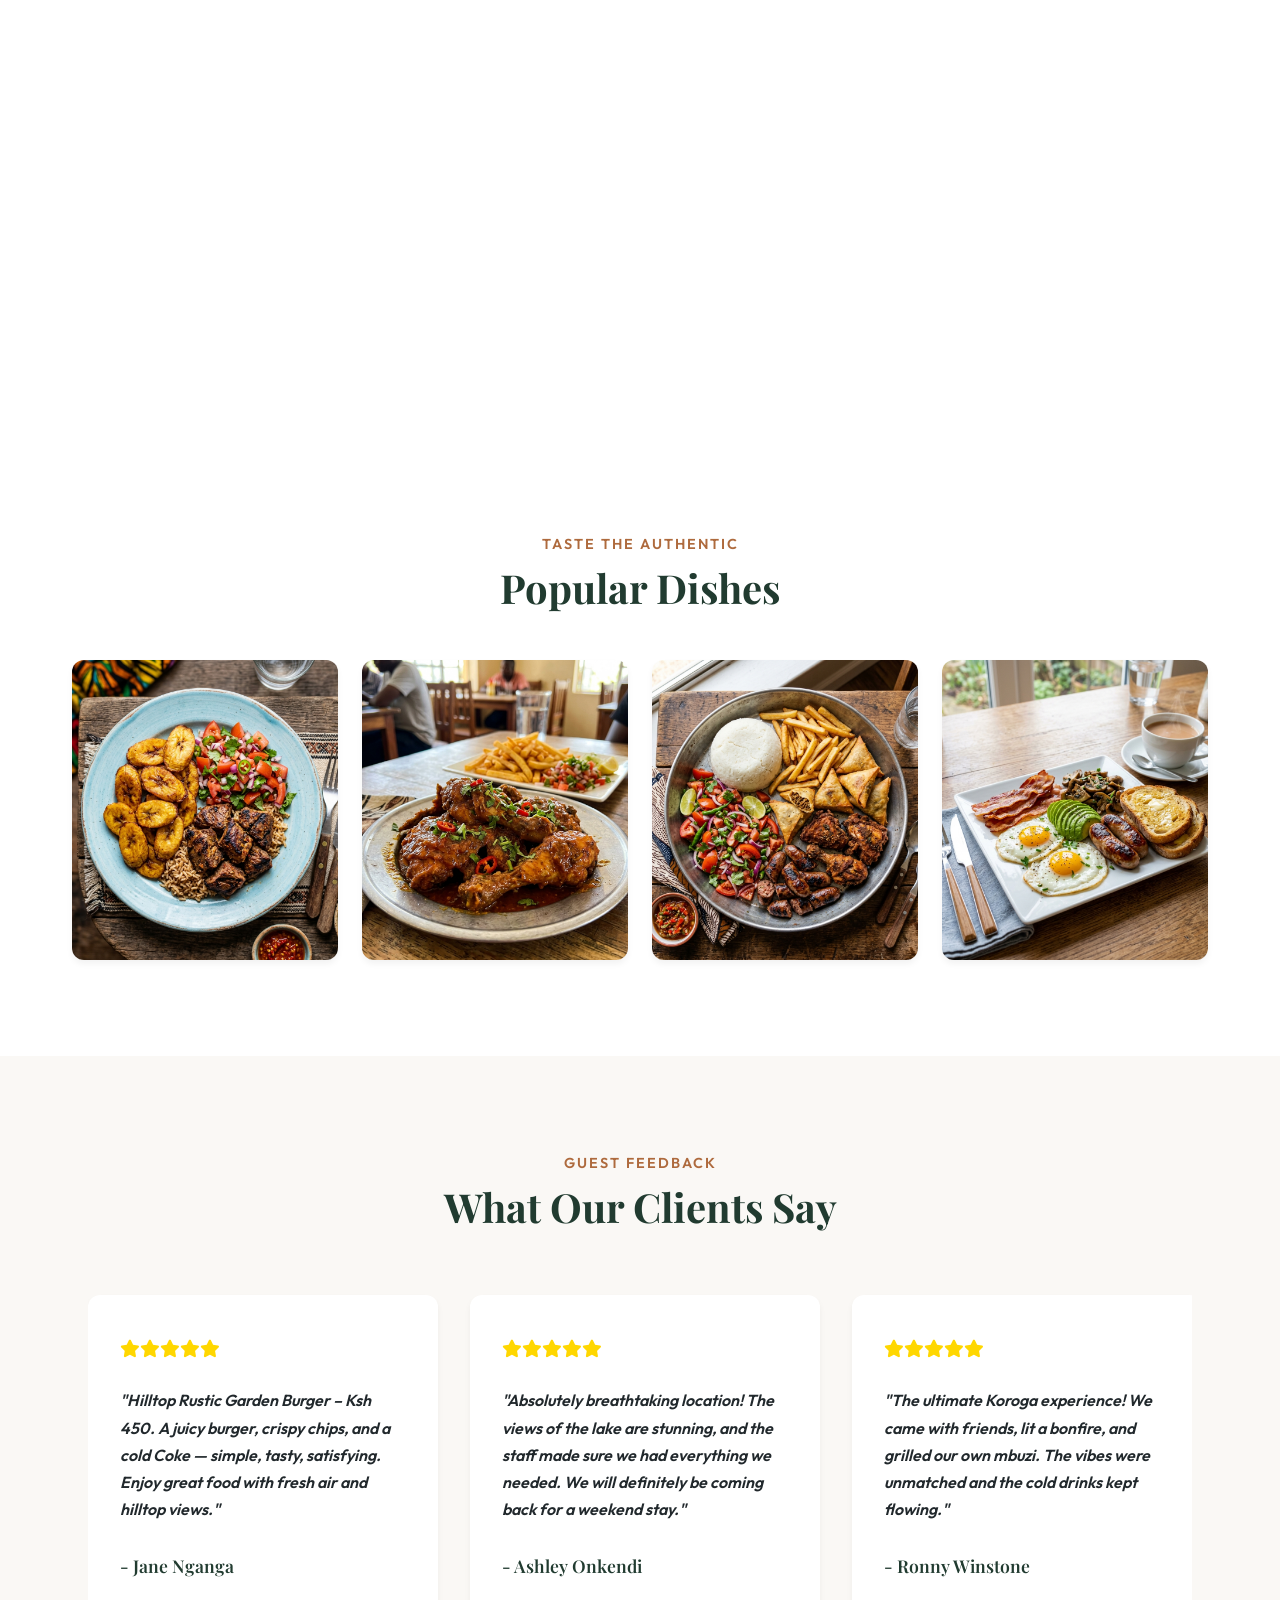
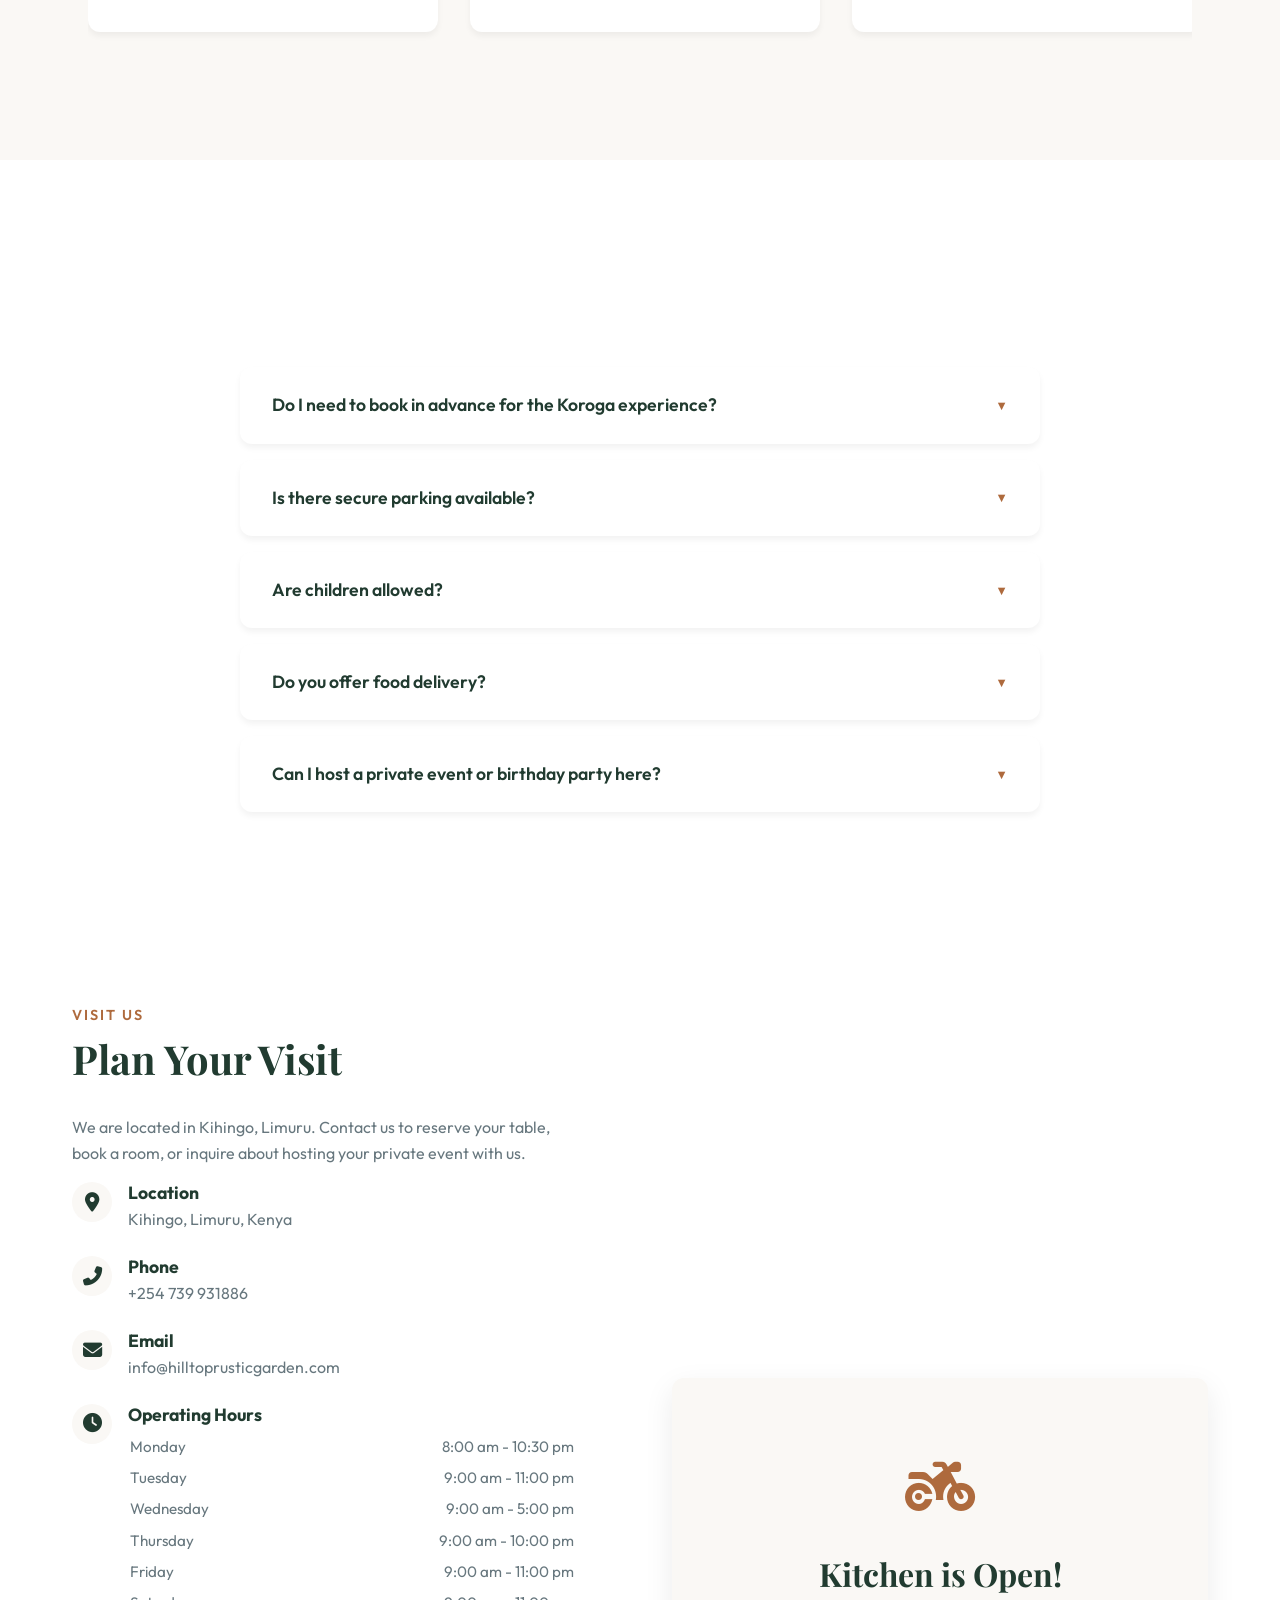
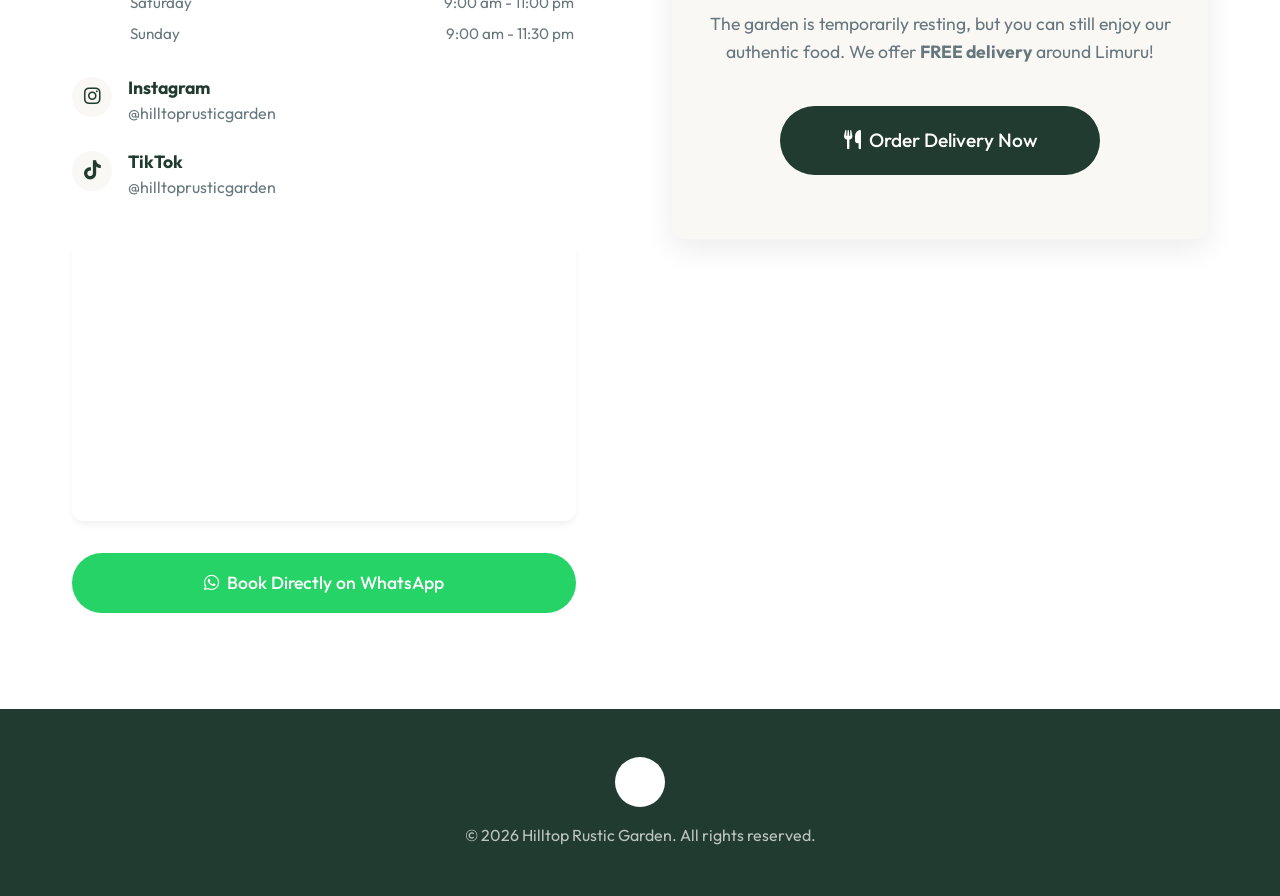
==== commit e2a638dc: "Add full online ordering system and temporary closure banner" ====
--- a/index.html
+++ b/index.html
@@ -18,6 +18,10 @@
     <link rel="stylesheet" href="https://cdnjs.cloudflare.com/ajax/libs/font-awesome/6.4.0/css/all.min.css">
 </head>
 <body>
+    <!-- Announcement Banner -->
+    <div class="announcement-banner">
+        <p>🌿 <strong>Notice:</strong> The garden is temporarily closed, but our kitchen is <strong>OPEN for FREE Delivery</strong> in Limuru! <a href="order.html" class="banner-link">Order Now &rarr;</a></p>
+    </div>
 
     <!-- Navigation -->
     <nav class="navbar" id="navbar">
@@ -31,7 +35,7 @@
                 <a href="#about" class="nav-link">Our Story</a>
                 <a href="#experience" class="nav-link">The Experience</a>
                 <a href="#gallery" class="nav-link">Gallery</a>
-                <a href="#contact" class="nav-btn btn-primary">Book Now</a>
+                <a href="order.html" class="nav-btn btn-primary">Order Food</a>
             </div>
             
             <div class="hamburger" id="hamburger">
@@ -54,8 +58,8 @@
             <p class="description">Visit our simple, welcoming garden in Kihingo, Limuru. Discover a relaxing getaway offering delicious authentic dining and comfortable stays.</p>
             <div class="hero-actions">
                 <a href="#experience" class="btn btn-outline">Explore More</a>
-                <a href="https://wa.me/254739931886" target="_blank" class="btn btn-whatsapp">
-                    <i class="fab fa-whatsapp"></i> Book on WhatsApp
+                <a href="order.html" class="btn btn-whatsapp">
+                    <i class="fas fa-motorcycle"></i> Order Delivery
                 </a>
             </div>
         </div>
@@ -478,11 +482,11 @@
             </div>
             
             <div class="contact-form-container animate-on-scroll fade-left text-center" style="display: flex; flex-direction: column; justify-content: center; align-items: center; padding: 4rem 2rem;">
-                <div style="font-size: 3.5rem; color: var(--clr-accent); margin-bottom: 1.5rem;"><i class="fas fa-phone-volume"></i></div>
-                <h3 style="margin-bottom: 1rem; font-size: 2rem;">Call to Book</h3>
-                <p style="font-size: 1.1rem; margin-bottom: 2.5rem;">Ready to experience the beauty of Hilltop Rustic Garden? Give us a call directly to make your reservation for dining, events, or accommodation!</p>
-                <a href="tel:+254739931886" class="btn btn-primary" style="font-size: 1.2rem; padding: 1.2rem 2rem; width: 100%; max-width: 320px;">
-                    <i class="fas fa-phone-alt"></i> +254 739 931886
+                <div style="font-size: 3.5rem; color: var(--clr-accent); margin-bottom: 1.5rem;"><i class="fas fa-motorcycle"></i></div>
+                <h3 style="margin-bottom: 1rem; font-size: 2rem;">Kitchen is Open!</h3>
+                <p style="font-size: 1.1rem; margin-bottom: 2.5rem;">The garden is temporarily resting, but you can still enjoy our authentic food. We offer <strong>FREE delivery</strong> around Limuru!</p>
+                <a href="order.html" class="btn btn-primary" style="font-size: 1.2rem; padding: 1.2rem 2rem; width: 100%; max-width: 320px;">
+                    <i class="fas fa-utensils"></i> Order Delivery Now
                 </a>
             </div>
         </div>
--- a/style.css
+++ b/style.css
@@ -903,3 +903,230 @@
         text-align: center;
     }
 }
+
+/* =========================================
+   Announcement Banner
+   ========================================= */
+.announcement-banner {
+    background: var(--clr-accent);
+    color: var(--clr-white);
+    text-align: center;
+    padding: 0.8rem 1rem;
+    font-size: 0.95rem;
+    font-weight: 500;
+    z-index: 1001;
+    position: relative;
+}
+
+.announcement-banner p {
+    color: var(--clr-white);
+    margin: 0;
+}
+
+.announcement-banner .banner-link {
+    display: inline-block;
+    margin-left: 0.5rem;
+    font-weight: 700;
+    text-decoration: underline;
+}
+
+/* =========================================
+   Order Menu & Cart
+   ========================================= */
+.order-header {
+    background: var(--clr-primary);
+    color: var(--clr-white);
+    padding: 8rem 0 4rem;
+    text-align: center;
+}
+
+.order-header h1 {
+    color: var(--clr-white);
+    font-size: 3rem;
+    margin-bottom: 0.5rem;
+}
+
+.order-header p {
+    color: var(--clr-bg-light);
+    font-size: 1.1rem;
+    margin-bottom: 0;
+}
+
+.order-container {
+    display: grid;
+    grid-template-columns: 2fr 1fr;
+    gap: 3rem;
+    padding: 4rem 2rem;
+    max-width: var(--container-width);
+    margin: 0 auto;
+}
+
+.menu-list {
+    display: flex;
+    flex-direction: column;
+    gap: 1.5rem;
+}
+
+.menu-item {
+    display: flex;
+    background: var(--clr-white);
+    border-radius: var(--border-radius);
+    box-shadow: var(--shadow-sm);
+    overflow: hidden;
+    transition: var(--transition);
+}
+
+.menu-item:hover {
+    box-shadow: var(--shadow-md);
+    transform: translateY(-3px);
+}
+
+.menu-item-img {
+    width: 180px;
+    height: 180px;
+    object-fit: cover;
+}
+
+.menu-item-details {
+    padding: 1.5rem;
+    flex-grow: 1;
+    display: flex;
+    flex-direction: column;
+    justify-content: center;
+}
+
+.menu-item-header {
+    display: flex;
+    justify-content: space-between;
+    align-items: center;
+    margin-bottom: 0.5rem;
+}
+
+.menu-item-header h3 {
+    margin: 0;
+    font-size: 1.3rem;
+}
+
+.menu-item-price {
+    font-weight: 700;
+    color: var(--clr-accent);
+    font-size: 1.1rem;
+}
+
+.menu-item-desc {
+    font-size: 0.95rem;
+    color: var(--clr-text-light);
+    margin-bottom: 1rem;
+}
+
+.add-to-cart-btn {
+    align-self: flex-start;
+    padding: 0.6rem 1.2rem;
+    font-size: 0.9rem;
+}
+
+.cart-sidebar {
+    background: var(--clr-bg-light);
+    border-radius: var(--border-radius);
+    padding: 2rem;
+    height: max-content;
+    position: sticky;
+    top: 100px;
+    box-shadow: var(--shadow-sm);
+}
+
+.cart-sidebar h3 {
+    border-bottom: 2px solid var(--clr-primary);
+    padding-bottom: 1rem;
+    margin-bottom: 1.5rem;
+}
+
+.cart-items {
+    min-height: 50px;
+    margin-bottom: 1.5rem;
+}
+
+.cart-empty {
+    text-align: center;
+    color: var(--clr-text-light);
+    font-style: italic;
+    margin: 2rem 0;
+}
+
+.cart-item {
+    display: flex;
+    justify-content: space-between;
+    align-items: center;
+    margin-bottom: 1rem;
+    font-size: 0.95rem;
+    font-weight: 500;
+    border-bottom: 1px solid #ddd;
+    padding-bottom: 0.5rem;
+}
+
+.cart-item-name {
+    flex-grow: 1;
+}
+
+.cart-item-controls {
+    display: flex;
+    align-items: center;
+    gap: 0.5rem;
+    margin-left: 1rem;
+}
+
+.cart-btn {
+    background: var(--clr-white);
+    border: 1px solid #ccc;
+    width: 25px;
+    height: 25px;
+    border-radius: 4px;
+    cursor: pointer;
+    display: flex;
+    align-items: center;
+    justify-content: center;
+    font-weight: bold;
+}
+
+.cart-btn:hover {
+    background: var(--clr-primary);
+    color: var(--clr-white);
+    border-color: var(--clr-primary);
+}
+
+.cart-total {
+    display: flex;
+    justify-content: space-between;
+    font-size: 1.2rem;
+    font-weight: 700;
+    margin-bottom: 1.5rem;
+    border-top: 2px solid #ddd;
+    padding-top: 1rem;
+}
+
+.checkout-form .form-group {
+    margin-bottom: 1rem;
+}
+
+.checkout-form .form-group label {
+    font-size: 0.9rem;
+}
+
+@media (max-width: 992px) {
+    .order-container {
+        grid-template-columns: 1fr;
+    }
+    .menu-item-img {
+        width: 140px;
+        height: auto;
+    }
+}
+@media (max-width: 576px) {
+    .menu-item {
+        flex-direction: column;
+    }
+    .menu-item-img {
+        width: 100%;
+        height: 200px;
+    }
+}
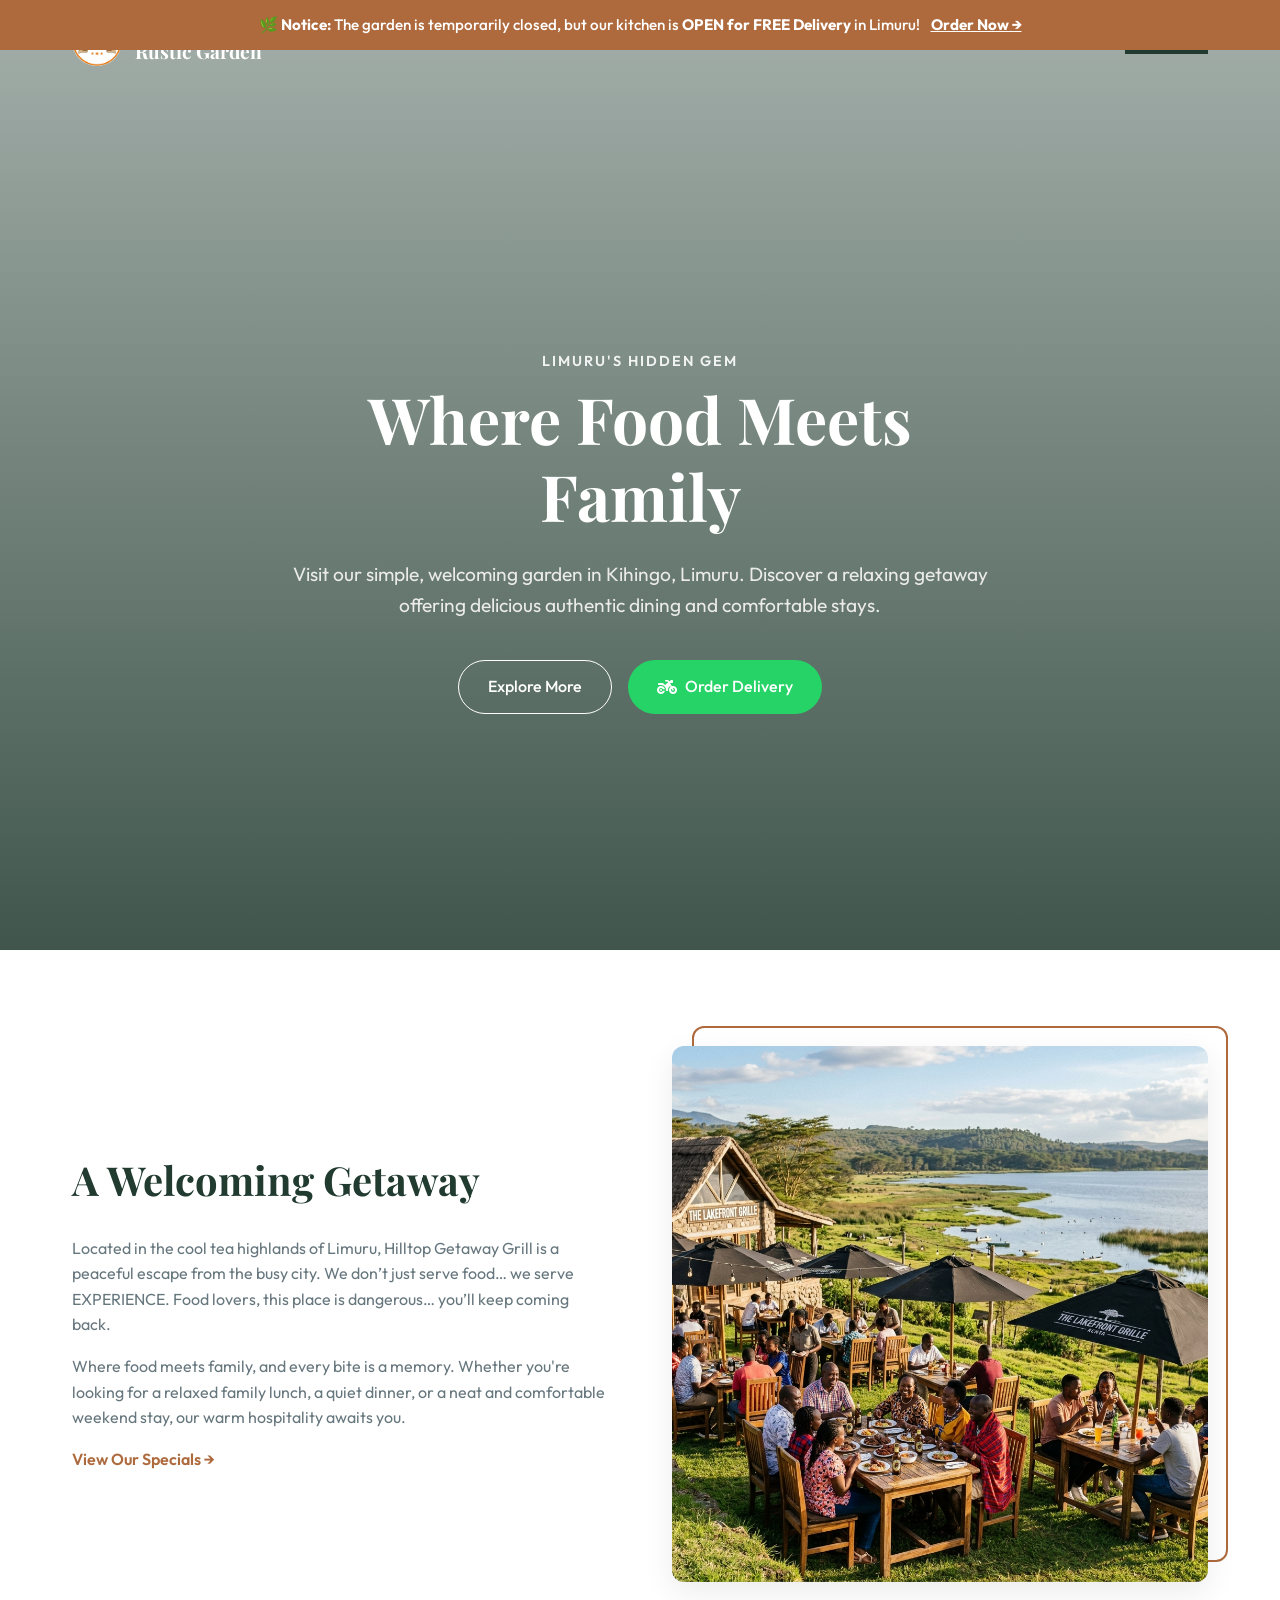
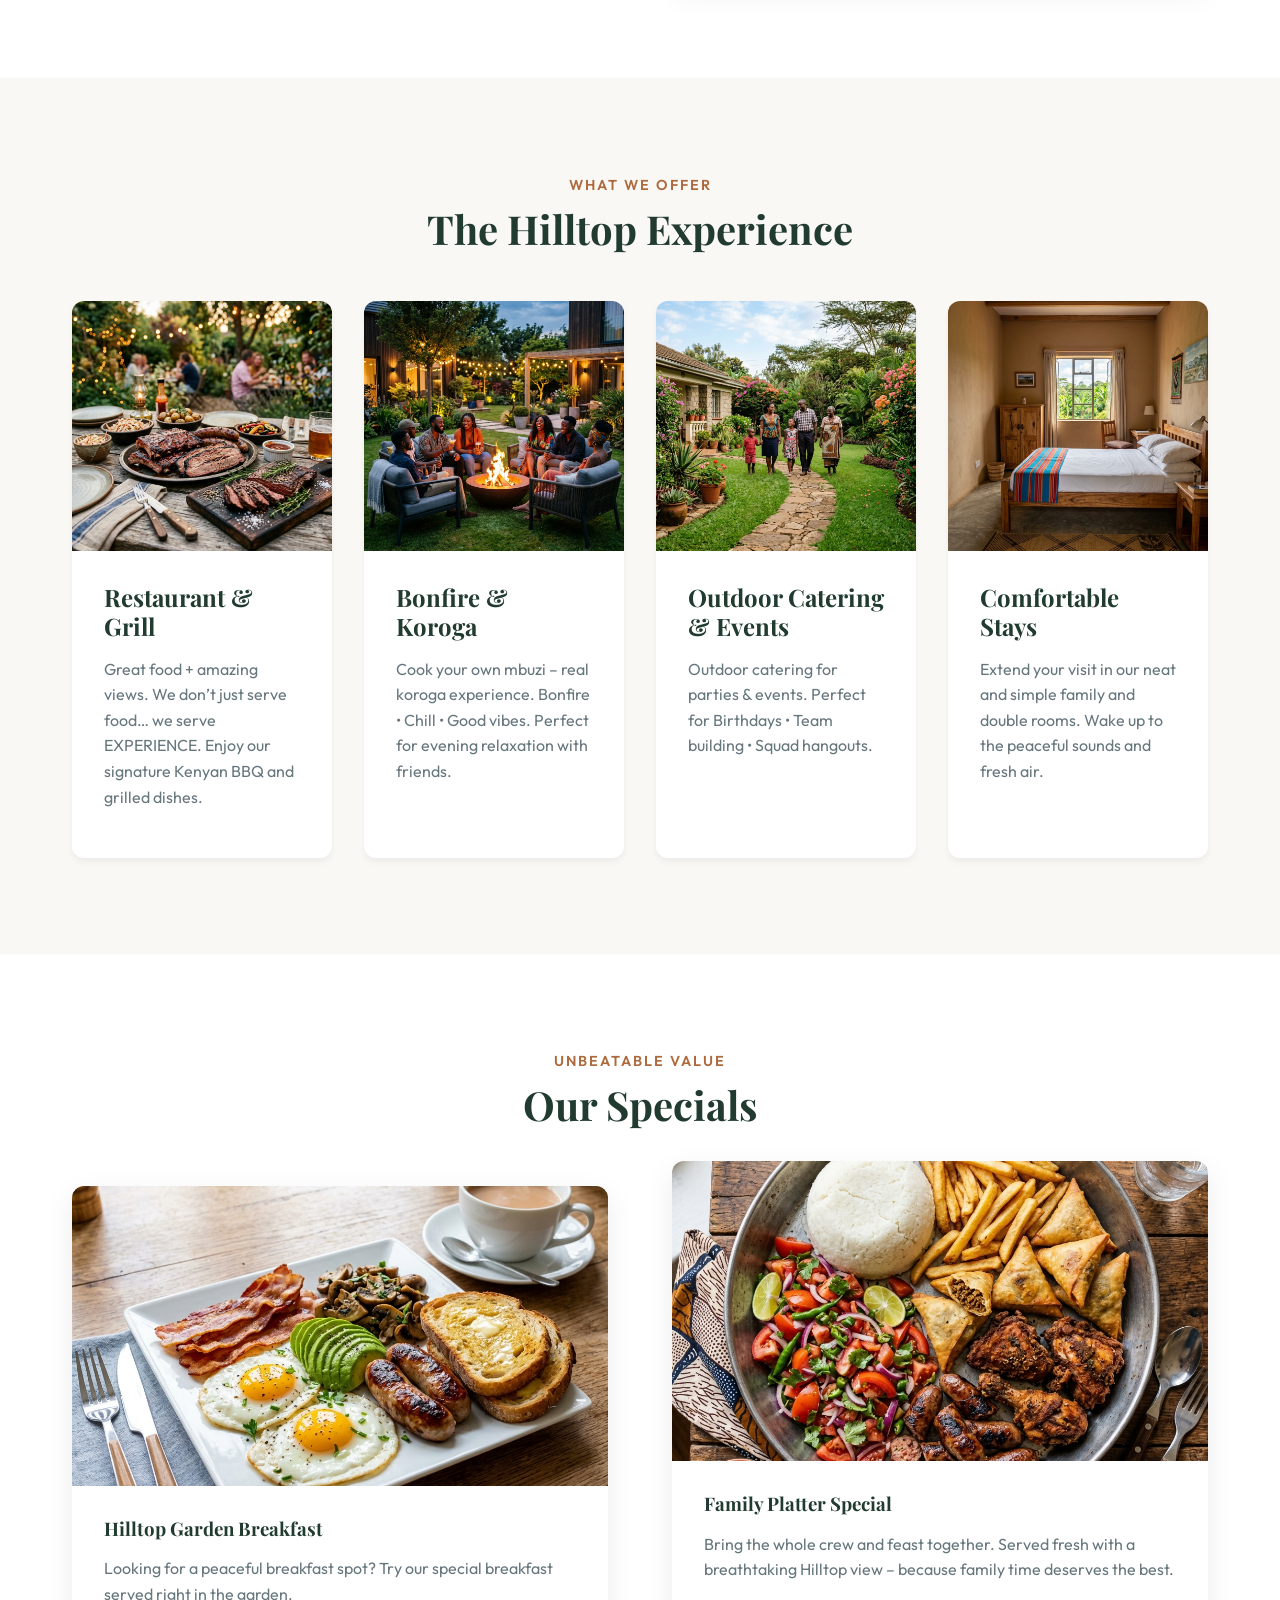
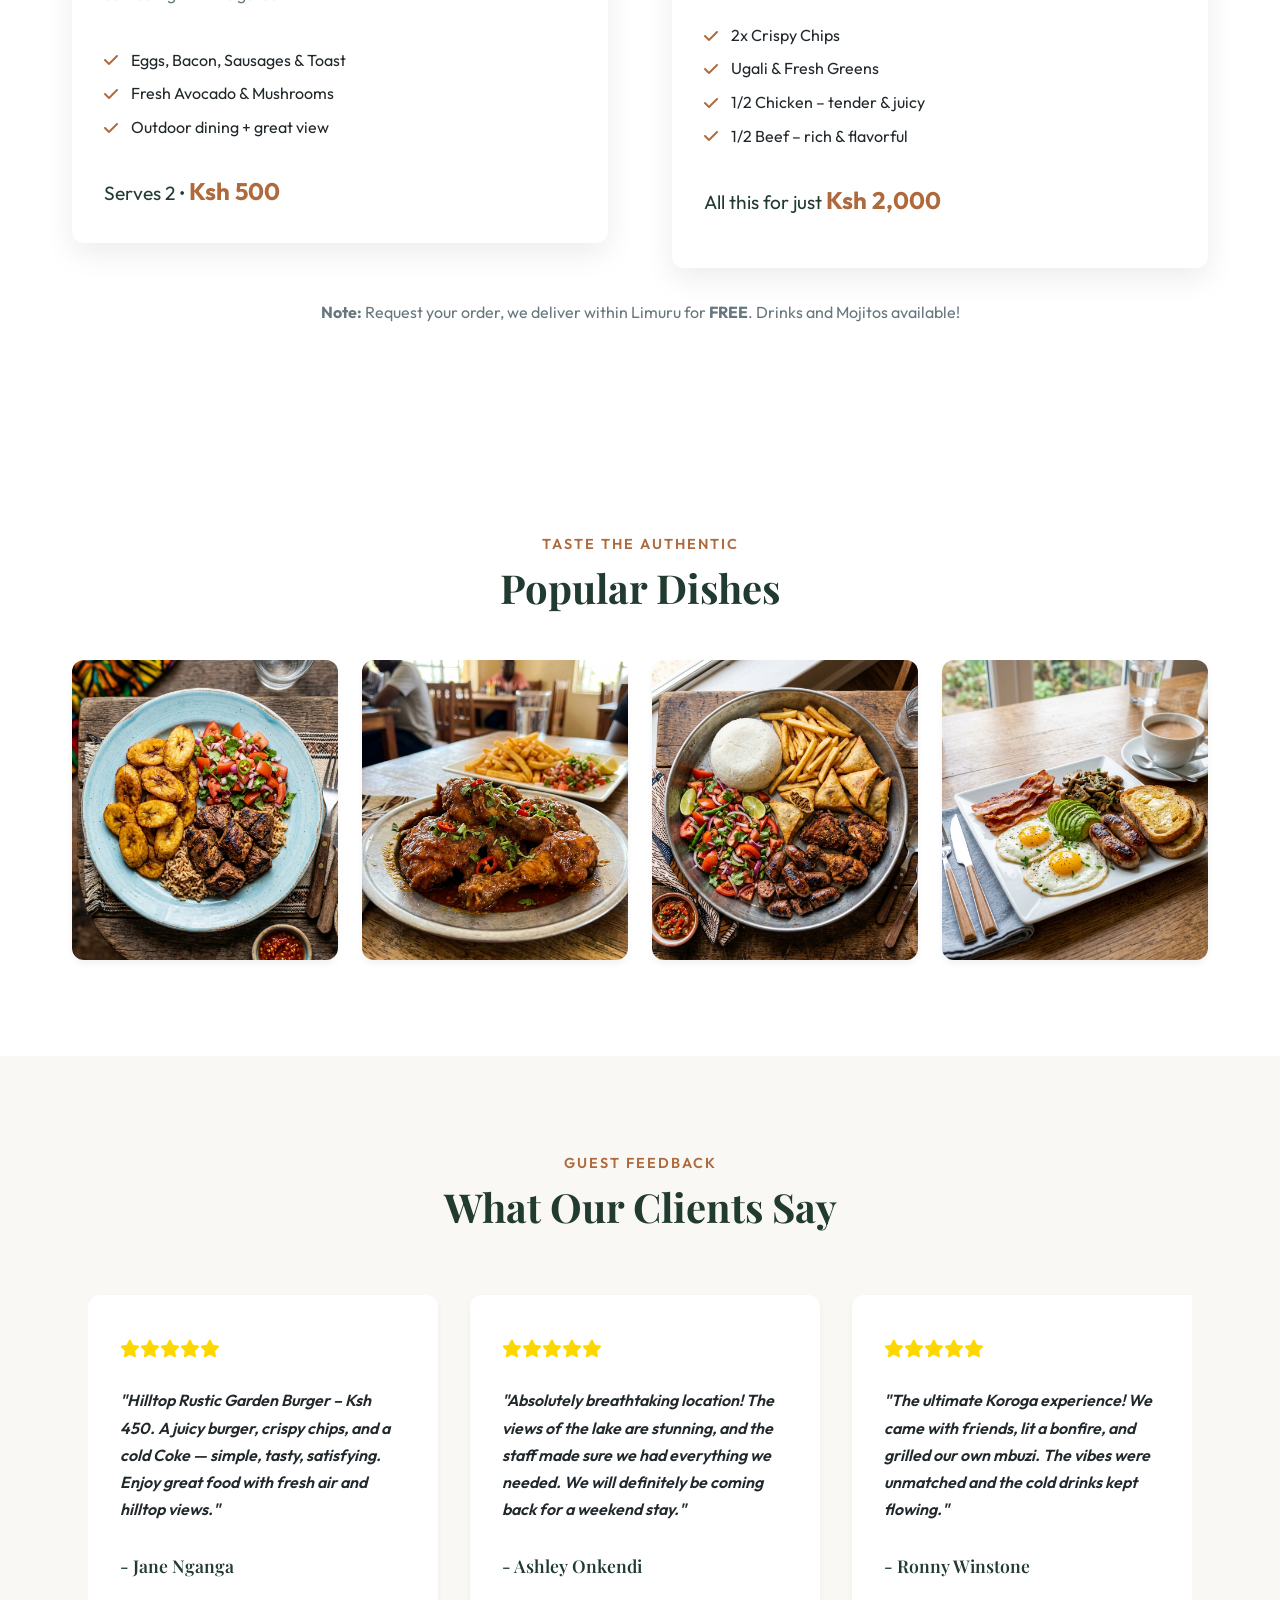
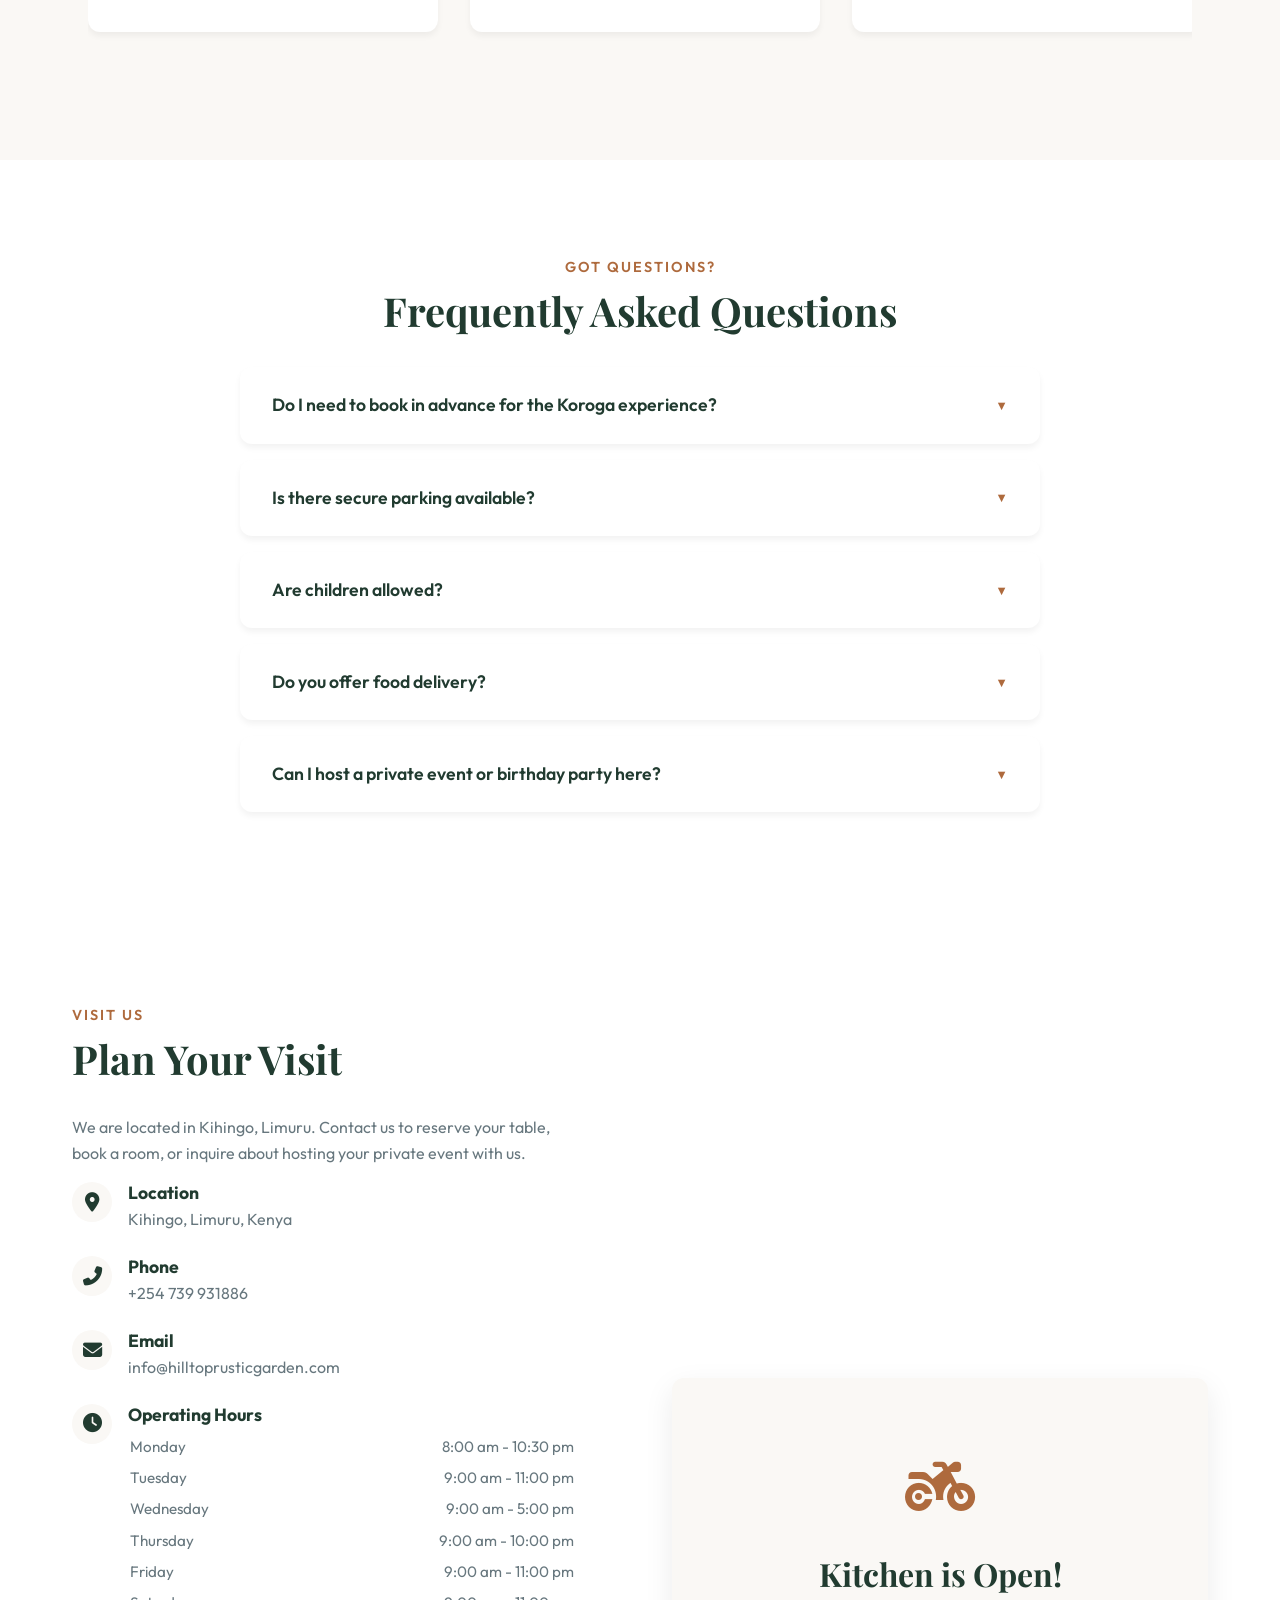
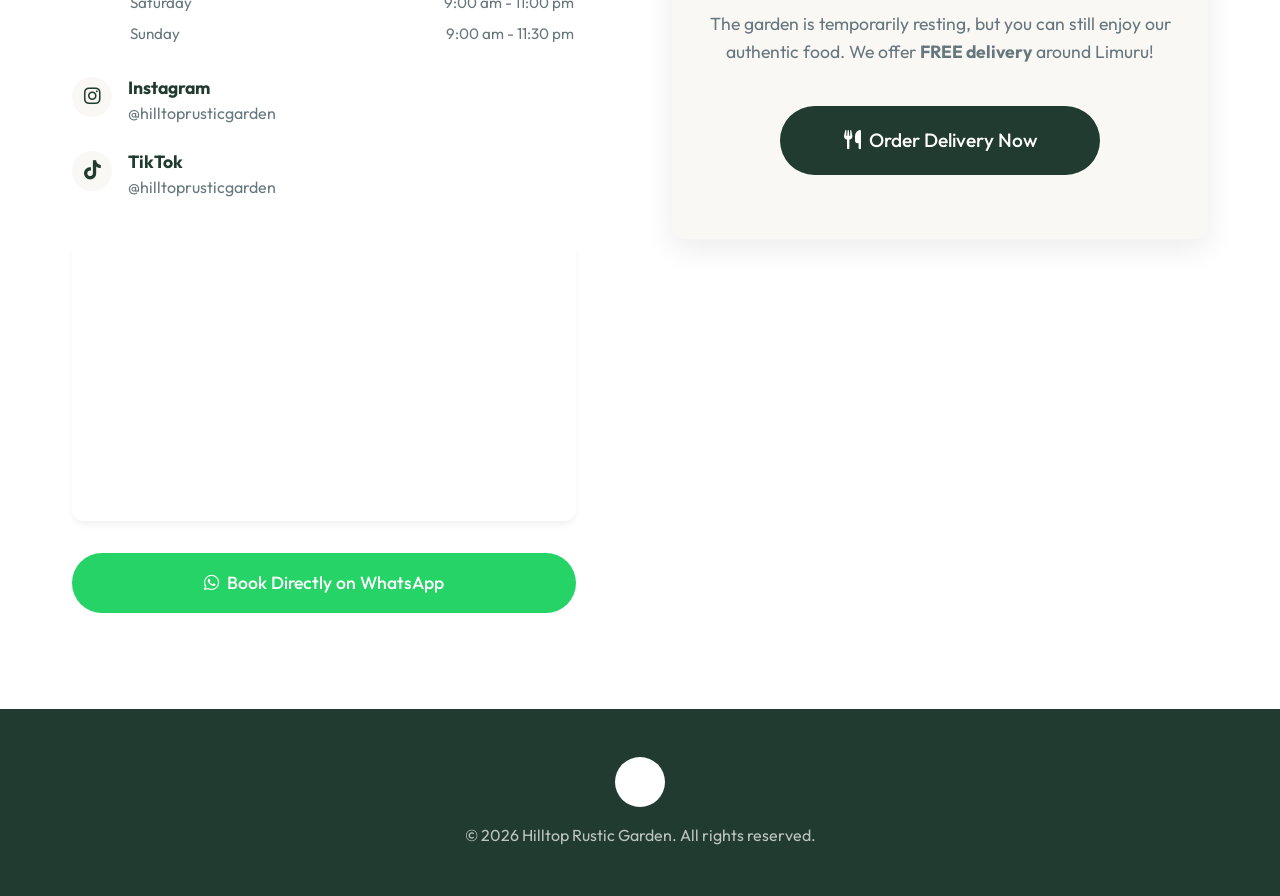
==== commit 0b548b91: "Add animated smooth crossfade hero image slideshow featuring landscape and food images" ====
--- a/index.html
+++ b/index.html
@@ -49,7 +49,10 @@
     <!-- Hero Section -->
     <header class="hero" id="home">
         <div class="hero-bg">
-            <img src="assets/hero-bg.png" alt="Hilltop Rustic Garden View">
+            <img src="assets/hero-sunset.png" class="slideshow-img" alt="Sunset View">
+            <img src="assets/hero-evening.png" class="slideshow-img" alt="Evening Dining">
+            <img src="assets/mixed_platter.png" class="slideshow-img" alt="Family Platter">
+            <img src="assets/nyama_plantain.png" class="slideshow-img" alt="Nyama Choma">
             <div class="overlay"></div>
         </div>
         <div class="hero-content animate-on-scroll fade-up">
--- a/style.css
+++ b/style.css
@@ -316,10 +316,28 @@
     z-index: -1;
 }
 
-.hero-bg img {
+.hero-bg .slideshow-img {
+    position: absolute;
+    top: 0;
+    left: 0;
     width: 100%;
     height: 100%;
     object-fit: cover;
+    opacity: 0;
+    animation: crossfade 20s infinite;
+}
+
+.hero-bg .slideshow-img:nth-child(1) { animation-delay: 0s; }
+.hero-bg .slideshow-img:nth-child(2) { animation-delay: 5s; }
+.hero-bg .slideshow-img:nth-child(3) { animation-delay: 10s; }
+.hero-bg .slideshow-img:nth-child(4) { animation-delay: 15s; }
+
+@keyframes crossfade {
+    0%   { opacity: 0; }
+    5%   { opacity: 1; }
+    25%  { opacity: 1; }
+    30%  { opacity: 0; }
+    100% { opacity: 0; }
 }
 
 .hero-bg .overlay {
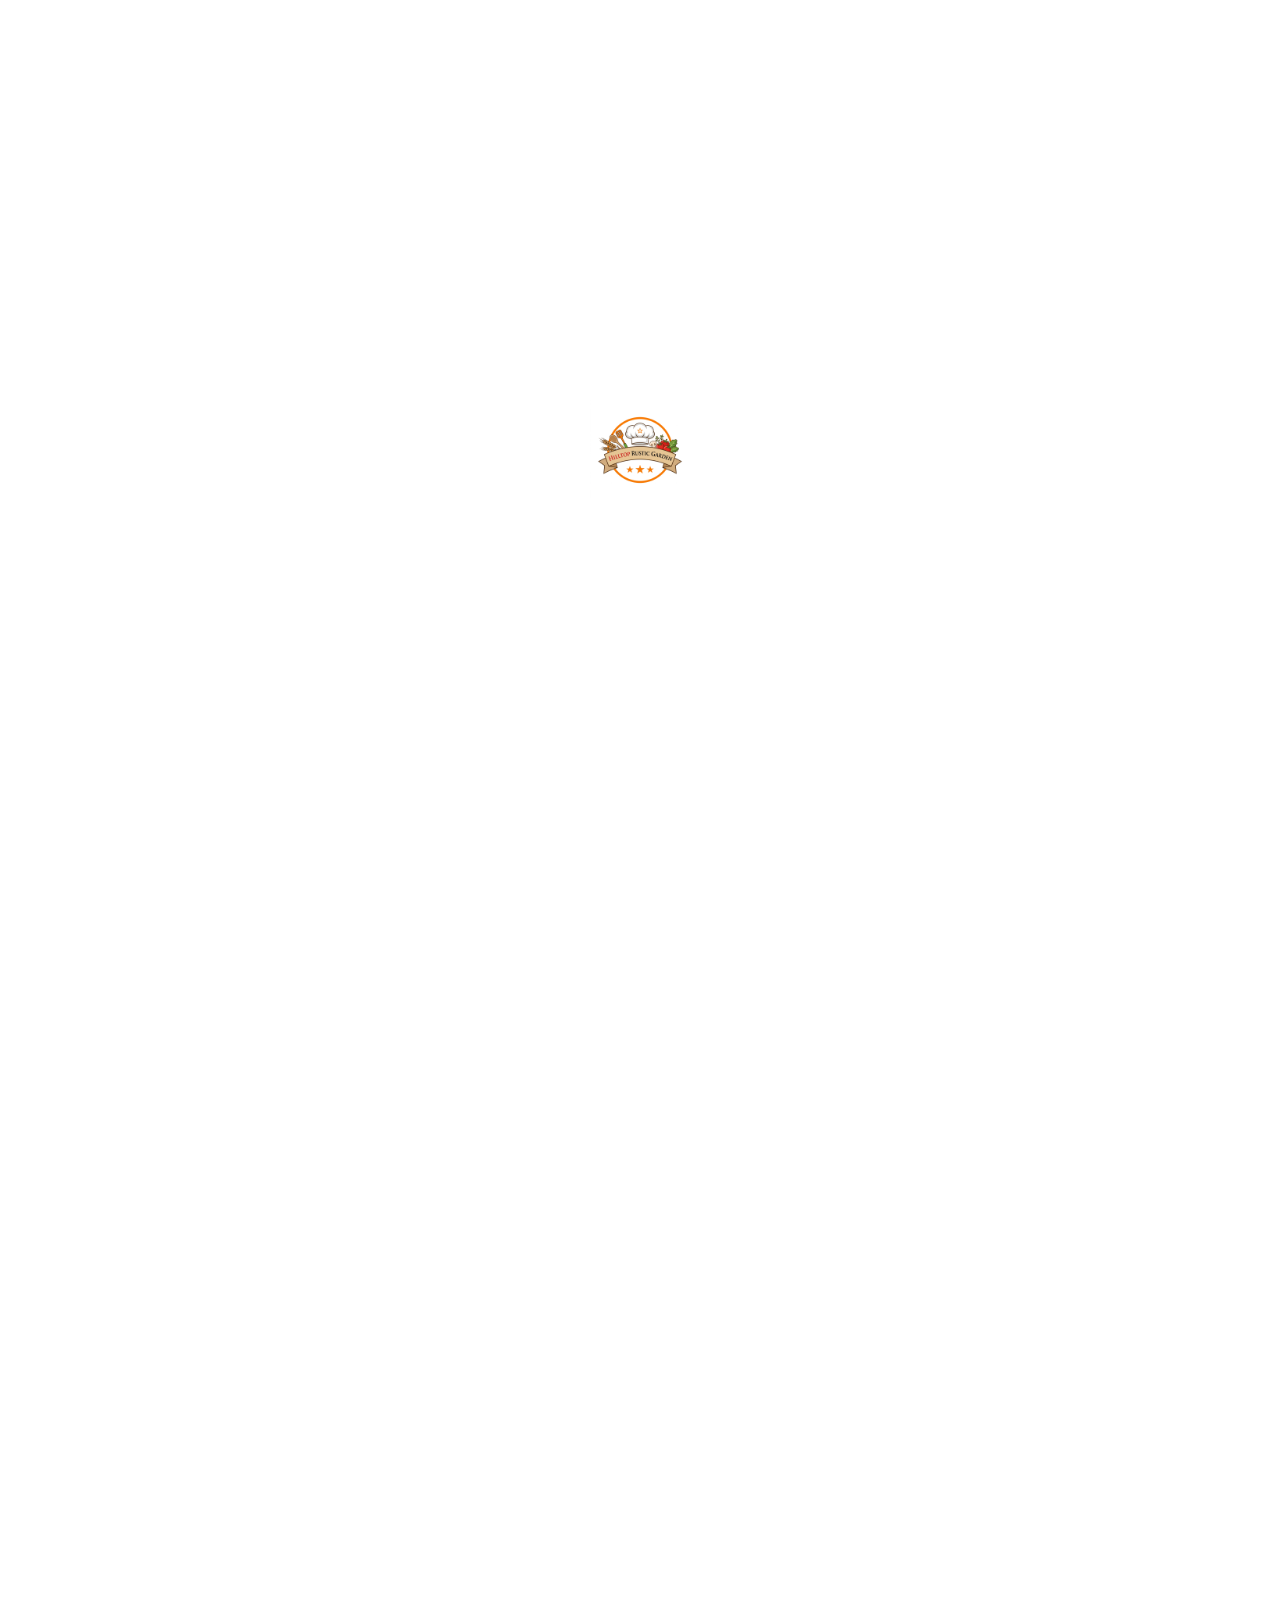
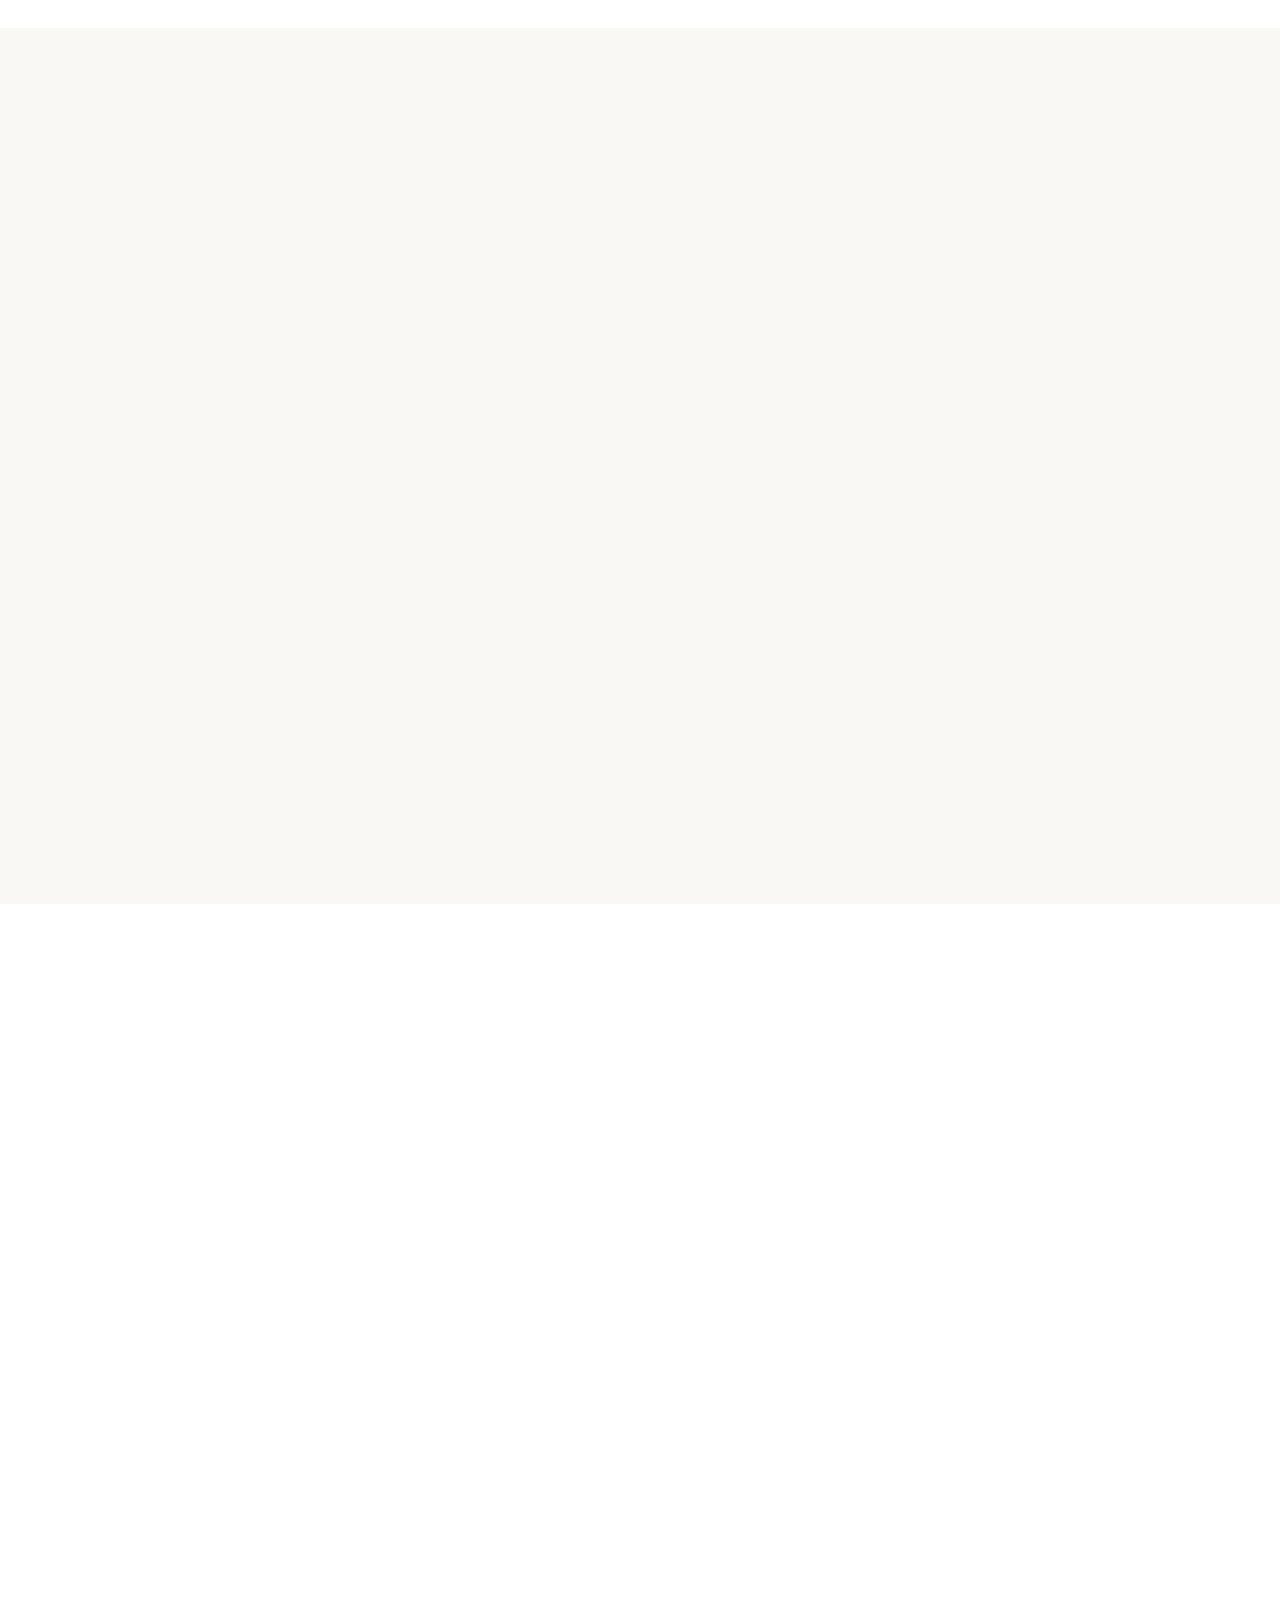
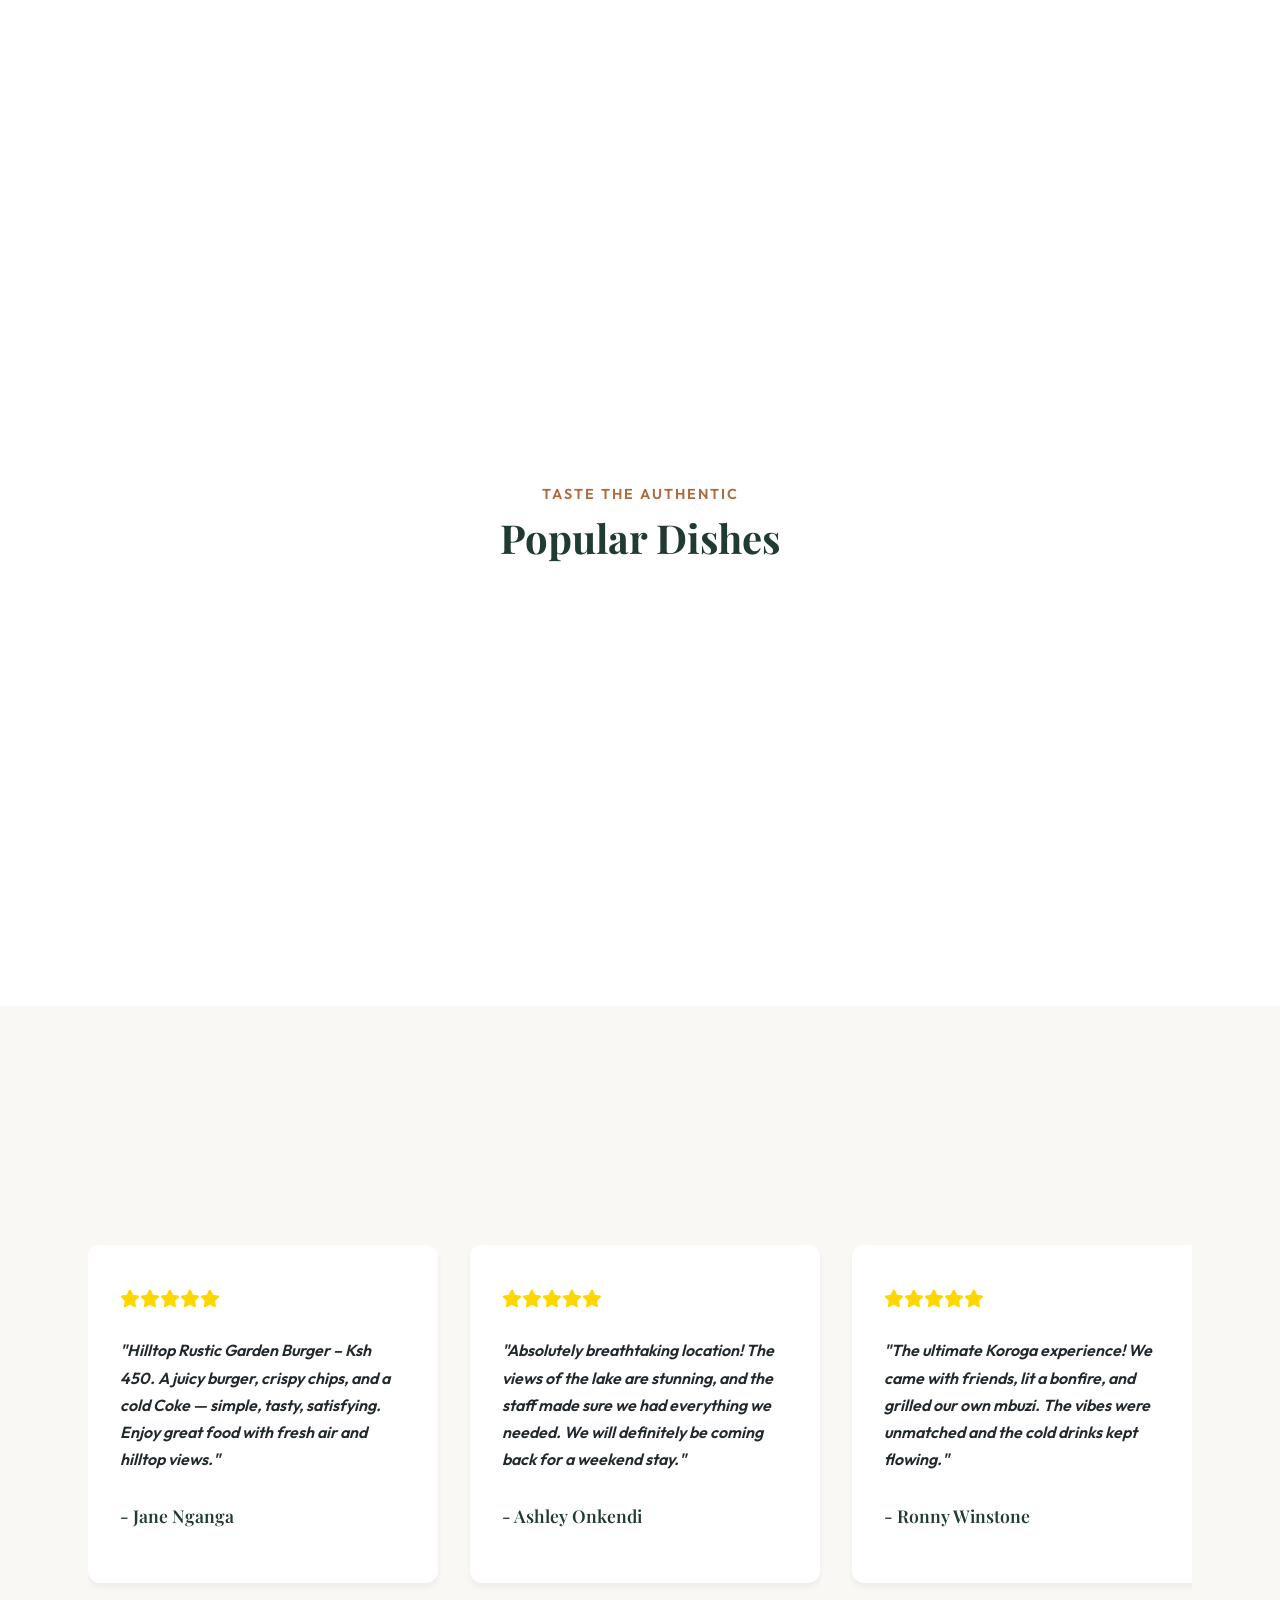
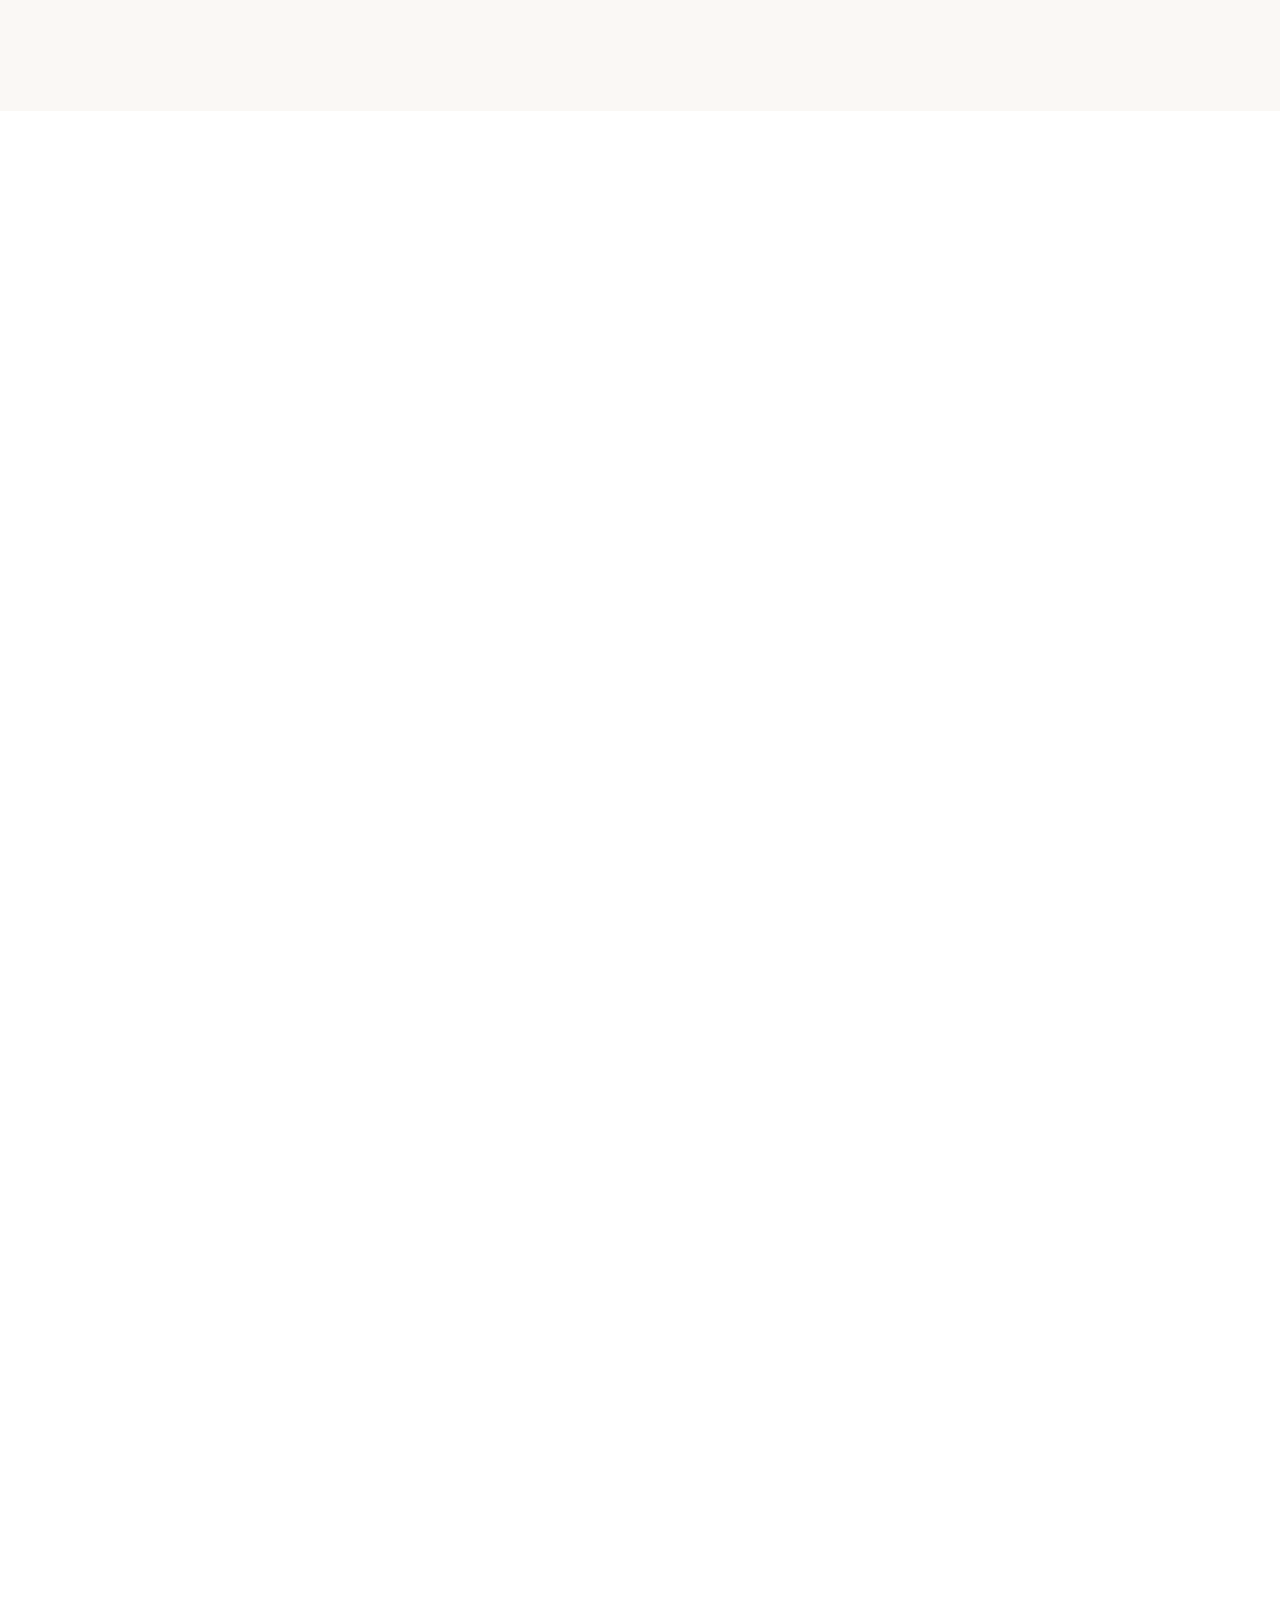
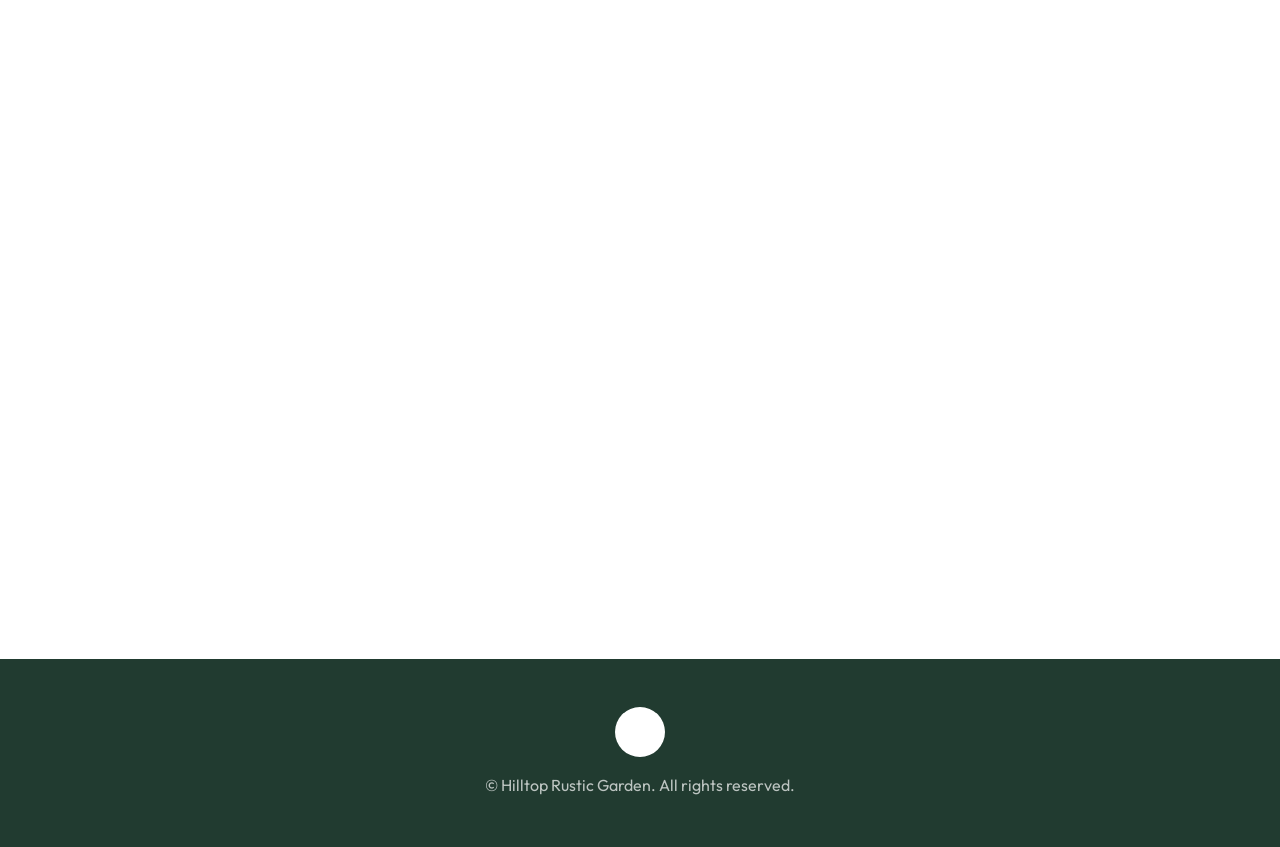
==== commit 5f257caf: "Add preloader animation, back-to-top button, SEO metadata, and image glow effects" ====
--- a/index.html
+++ b/index.html
@@ -11,6 +11,13 @@
     <link rel="preconnect" href="https://fonts.gstatic.com" crossorigin>
     <link href="https://fonts.googleapis.com/css2?family=Outfit:wght@300;400;500;600&family=Playfair+Display:ital,wght@0,400;0,600;0,700;1,400&display=swap" rel="stylesheet">
     
+    <!-- SEO Metadata -->
+    <meta name="keywords" content="Limuru restaurant, best restaurant in Limuru, koroga experience, nyama choma, food delivery Limuru, hilltop getaway, rustic garden">
+    <meta property="og:title" content="Hilltop Rustic Garden | Limuru's Hidden Gem">
+    <meta property="og:description" content="A rustic garden restaurant and getaway in the lush greenery of Limuru. Authentic Kenyan dining and Koroga.">
+    <meta property="og:image" content="assets/hero-evening.png">
+    <meta property="og:url" content="https://hilltoprusticgarden.com">
+
     <!-- CSS -->
     <link rel="stylesheet" href="style.css">
     
@@ -18,6 +25,11 @@
     <link rel="stylesheet" href="https://cdnjs.cloudflare.com/ajax/libs/font-awesome/6.4.0/css/all.min.css">
 </head>
 <body>
+    <!-- Preloader -->
+    <div id="preloader">
+        <img src="assets/logo.png" alt="Loading Hilltop Rustic Garden...">
+    </div>
+
     <!-- Announcement Banner -->
     <div class="announcement-banner">
         <p>🌿 <strong>Notice:</strong> The garden is temporarily closed, but our kitchen is <strong>OPEN for FREE Delivery</strong> in Limuru! <a href="order.html" class="banner-link">Order Now &rarr;</a></p>
@@ -505,6 +517,11 @@
         </div>
     </footer>
 
+    <!-- Back to Top Button -->
+    <button id="backToTop" title="Go to top">
+        <i class="fas fa-arrow-up"></i>
+    </button>
+
     <!-- Scripts -->
     <script src="app.js"></script>
 </body>
--- a/style.css
+++ b/style.css
@@ -195,7 +195,7 @@
    ========================================= */
 .navbar {
     position: fixed;
-    top: 0;
+    top: 36px;
     left: 0;
     width: 100%;
     z-index: 1000;
@@ -929,11 +929,14 @@
     background: var(--clr-accent);
     color: var(--clr-white);
     text-align: center;
-    padding: 0.8rem 1rem;
-    font-size: 0.95rem;
+    padding: 0.5rem 1rem;
+    font-size: 0.85rem;
     font-weight: 500;
     z-index: 1001;
-    position: relative;
+    position: fixed;
+    top: 0;
+    left: 0;
+    width: 100%;
 }
 
 .announcement-banner p {
@@ -1148,3 +1151,84 @@
         height: 200px;
     }
 }
+
+/* =========================================
+   Preloader
+   ========================================= */
+#preloader {
+    position: fixed;
+    top: 0;
+    left: 0;
+    width: 100%;
+    height: 100%;
+    background-color: var(--clr-white);
+    z-index: 9999;
+    display: flex;
+    justify-content: center;
+    align-items: center;
+    transition: opacity 0.5s ease-out;
+}
+
+#preloader img {
+    width: 100px;
+    height: 100px;
+    animation: pulse 1.5s infinite ease-in-out;
+}
+
+@keyframes pulse {
+    0% { transform: scale(0.9); opacity: 0.7; }
+    50% { transform: scale(1.1); opacity: 1; }
+    100% { transform: scale(0.9); opacity: 0.7; }
+}
+
+.preloader-hidden {
+    opacity: 0;
+    pointer-events: none;
+}
+
+/* =========================================
+   Back to Top Button
+   ========================================= */
+#backToTop {
+    position: fixed;
+    bottom: 30px;
+    right: 30px;
+    width: 45px;
+    height: 45px;
+    background-color: var(--clr-primary);
+    color: var(--clr-white);
+    border: none;
+    border-radius: 50%;
+    font-size: 1.2rem;
+    display: flex;
+    justify-content: center;
+    align-items: center;
+    cursor: pointer;
+    box-shadow: var(--shadow-md);
+    opacity: 0;
+    visibility: hidden;
+    transform: translateY(20px);
+    transition: all 0.3s ease;
+    z-index: 1000;
+}
+
+#backToTop.show {
+    opacity: 1;
+    visibility: visible;
+    transform: translateY(0);
+}
+
+#backToTop:hover {
+    background-color: var(--clr-accent);
+    transform: translateY(-5px);
+}
+
+/* =========================================
+   Image Glow on Hover / Selection
+   ========================================= */
+.gallery-item:hover img,
+.special-card:hover .special-img,
+.menu-item:hover .menu-item-img {
+    box-shadow: 0 0 20px rgba(230, 81, 0, 0.6);
+    filter: brightness(1.1);
+}
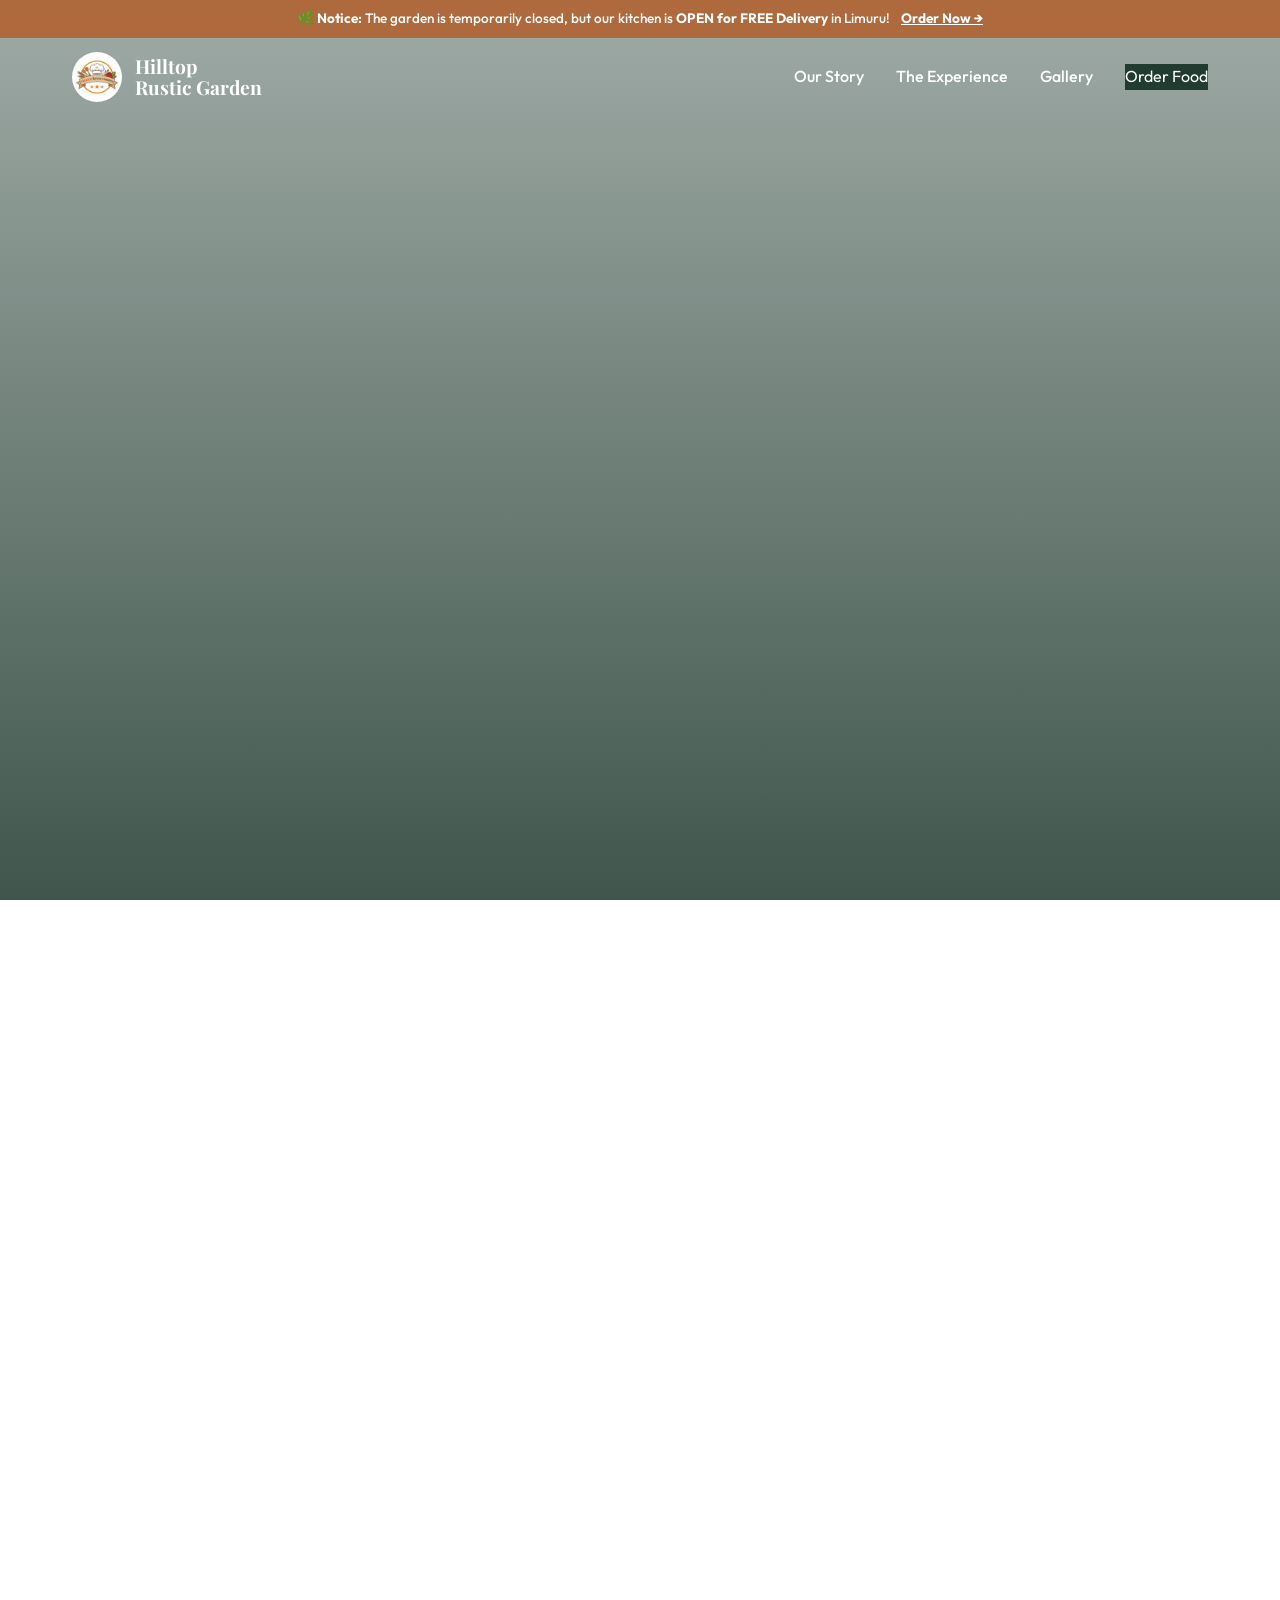
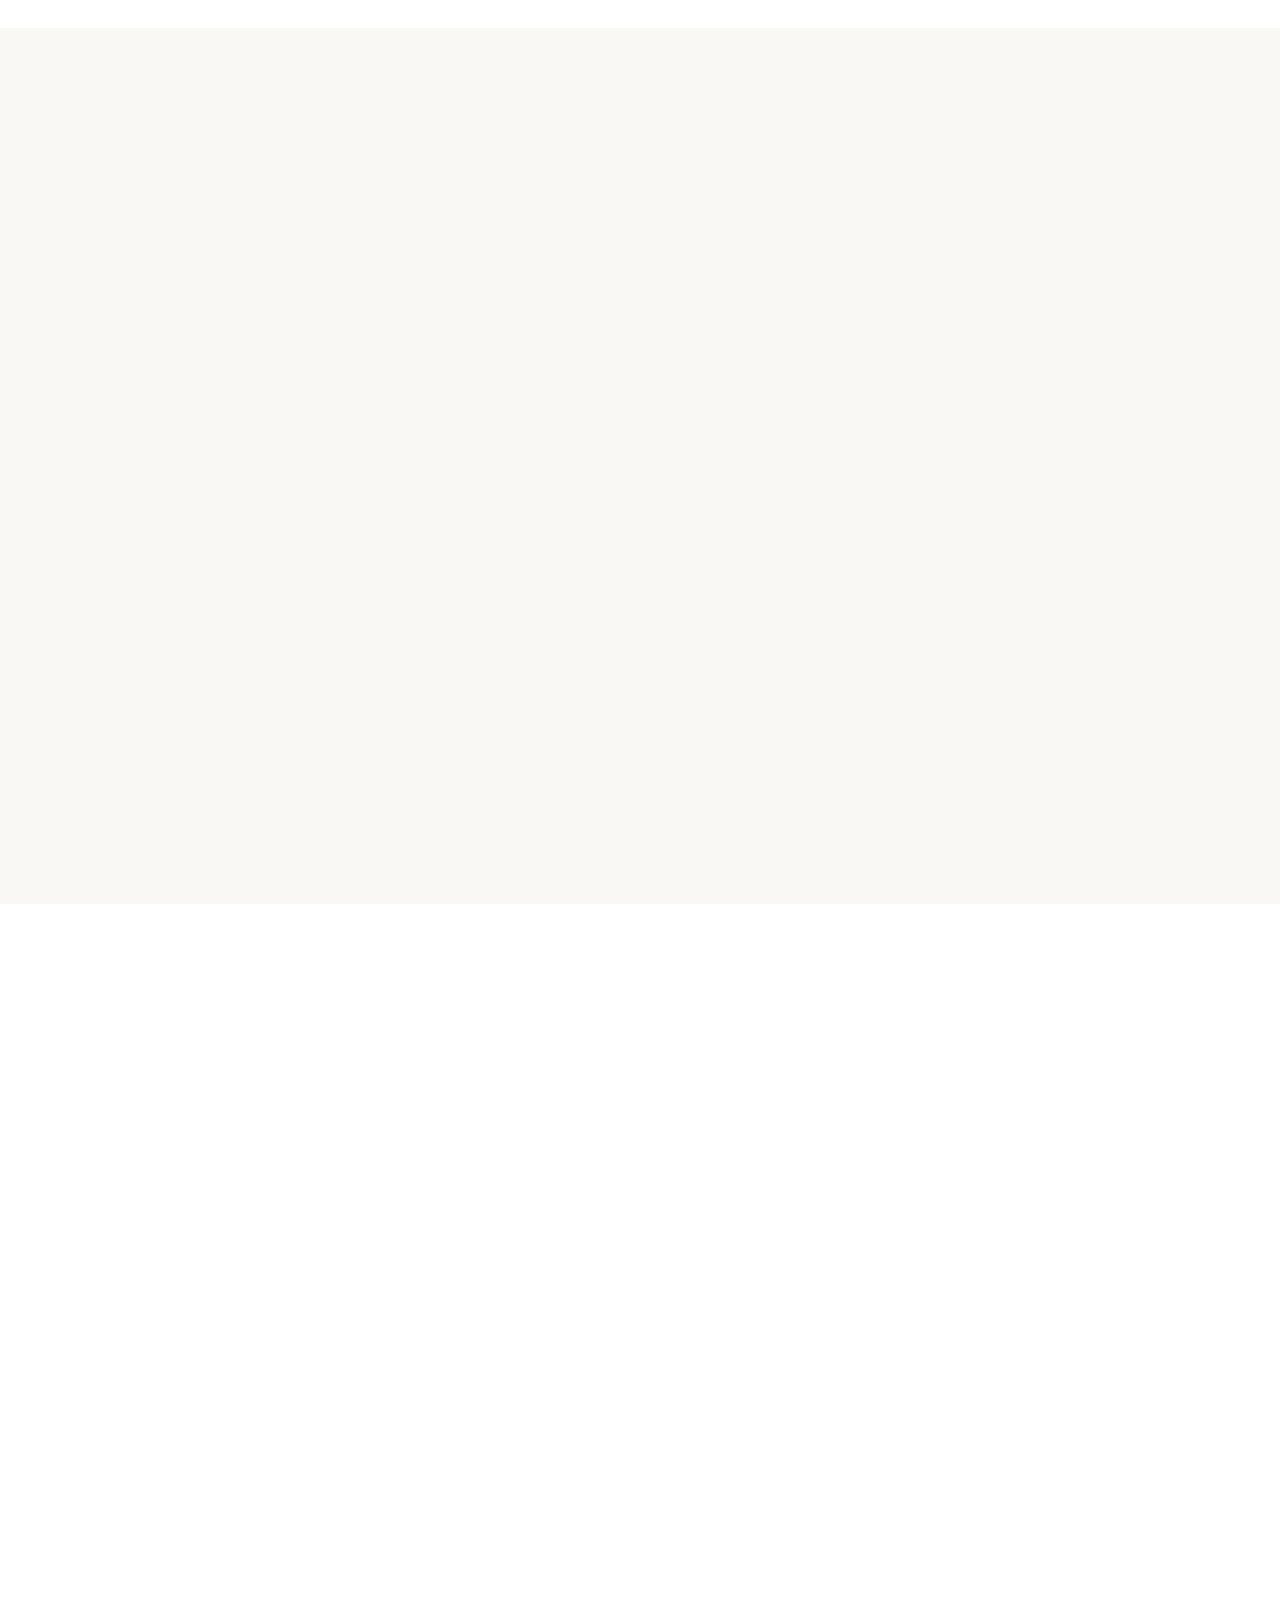
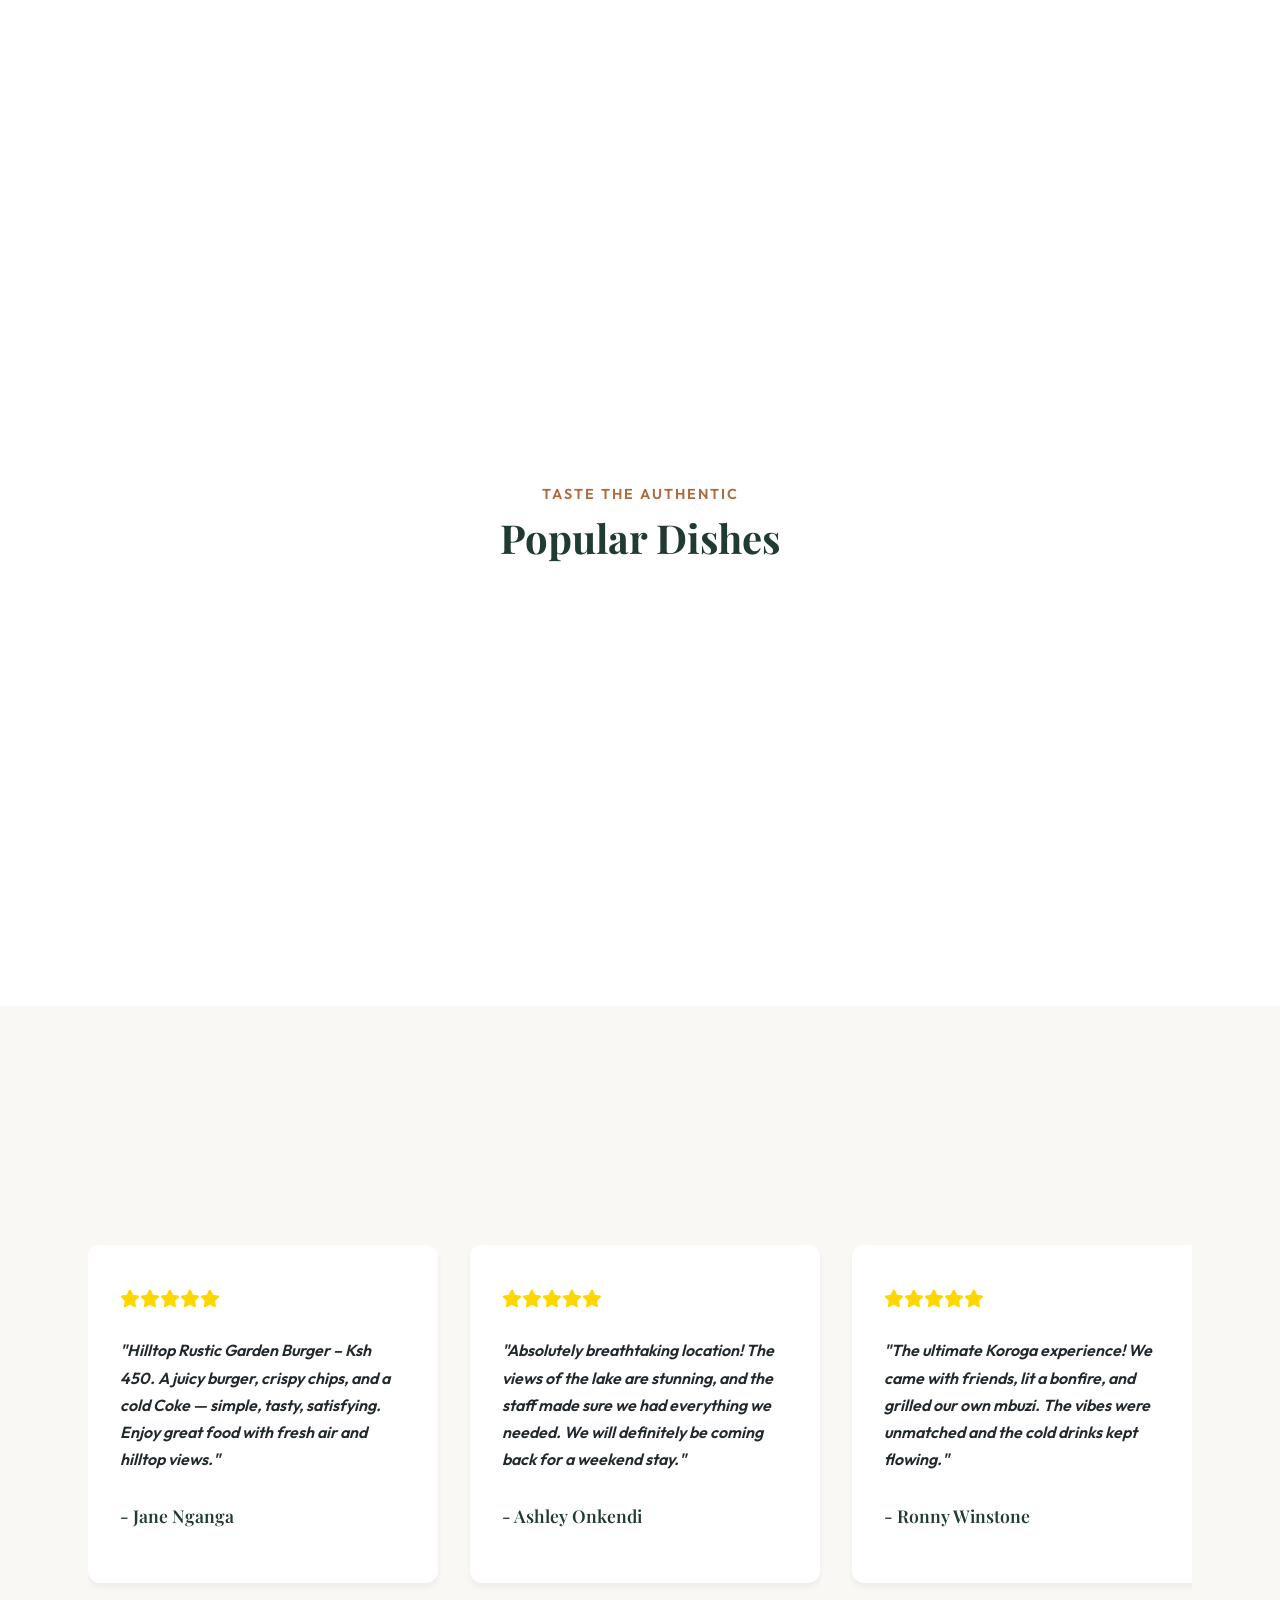
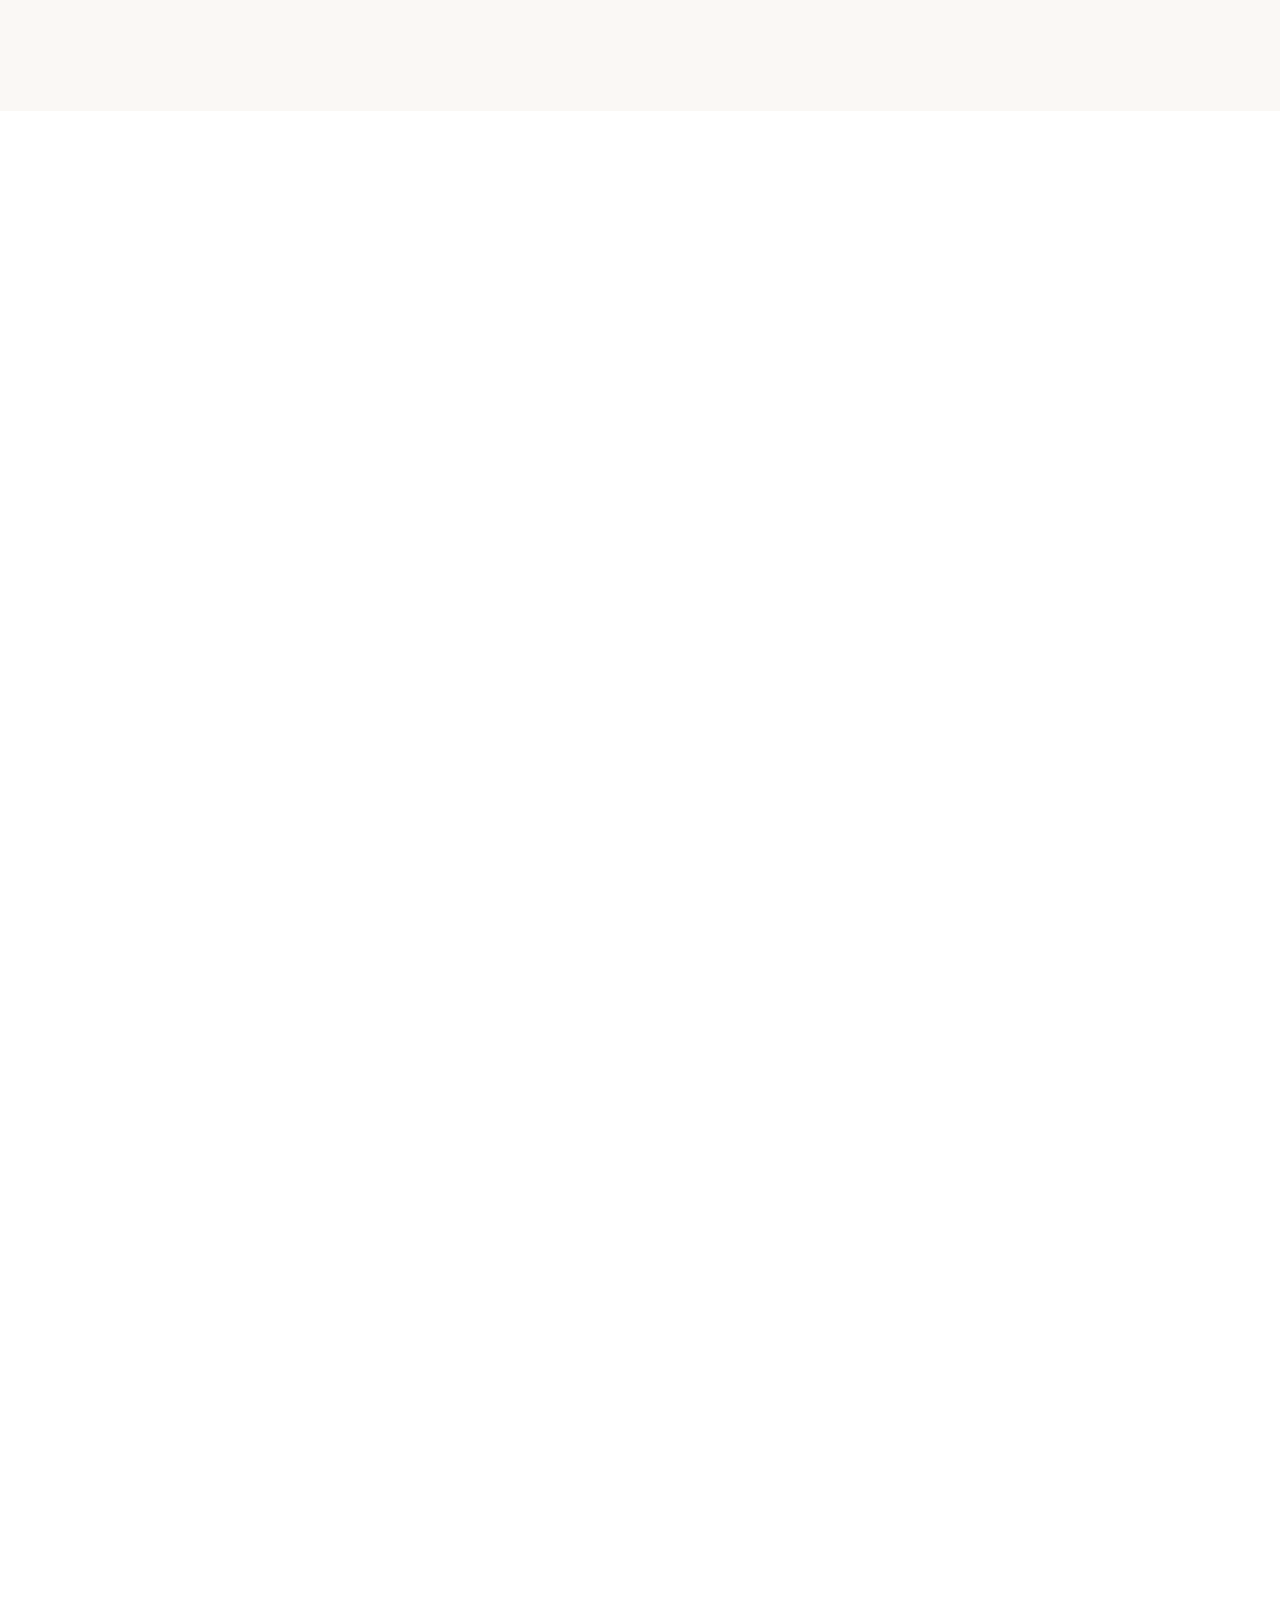
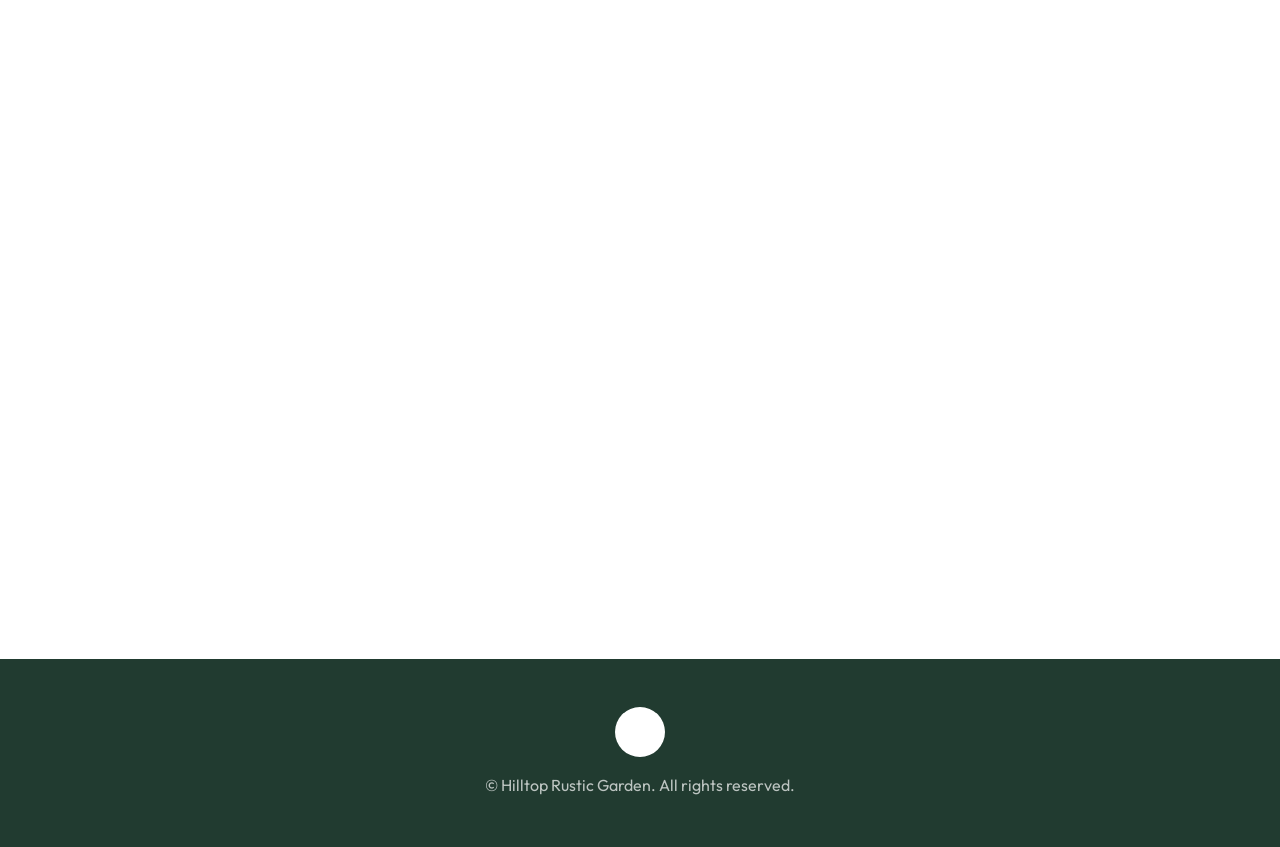
==== commit 78f5f6ef: "Remove preloader animation per user request" ====
--- a/index.html
+++ b/index.html
@@ -25,10 +25,7 @@
     <link rel="stylesheet" href="https://cdnjs.cloudflare.com/ajax/libs/font-awesome/6.4.0/css/all.min.css">
 </head>
 <body>
-    <!-- Preloader -->
-    <div id="preloader">
-        <img src="assets/logo.png" alt="Loading Hilltop Rustic Garden...">
-    </div>
+
 
     <!-- Announcement Banner -->
     <div class="announcement-banner">
--- a/style.css
+++ b/style.css
@@ -1152,39 +1152,6 @@
     }
 }
 
-/* =========================================
-   Preloader
-   ========================================= */
-#preloader {
-    position: fixed;
-    top: 0;
-    left: 0;
-    width: 100%;
-    height: 100%;
-    background-color: var(--clr-white);
-    z-index: 9999;
-    display: flex;
-    justify-content: center;
-    align-items: center;
-    transition: opacity 0.5s ease-out;
-}
-
-#preloader img {
-    width: 100px;
-    height: 100px;
-    animation: pulse 1.5s infinite ease-in-out;
-}
-
-@keyframes pulse {
-    0% { transform: scale(0.9); opacity: 0.7; }
-    50% { transform: scale(1.1); opacity: 1; }
-    100% { transform: scale(0.9); opacity: 0.7; }
-}
-
-.preloader-hidden {
-    opacity: 0;
-    pointer-events: none;
-}
 
 /* =========================================
    Back to Top Button
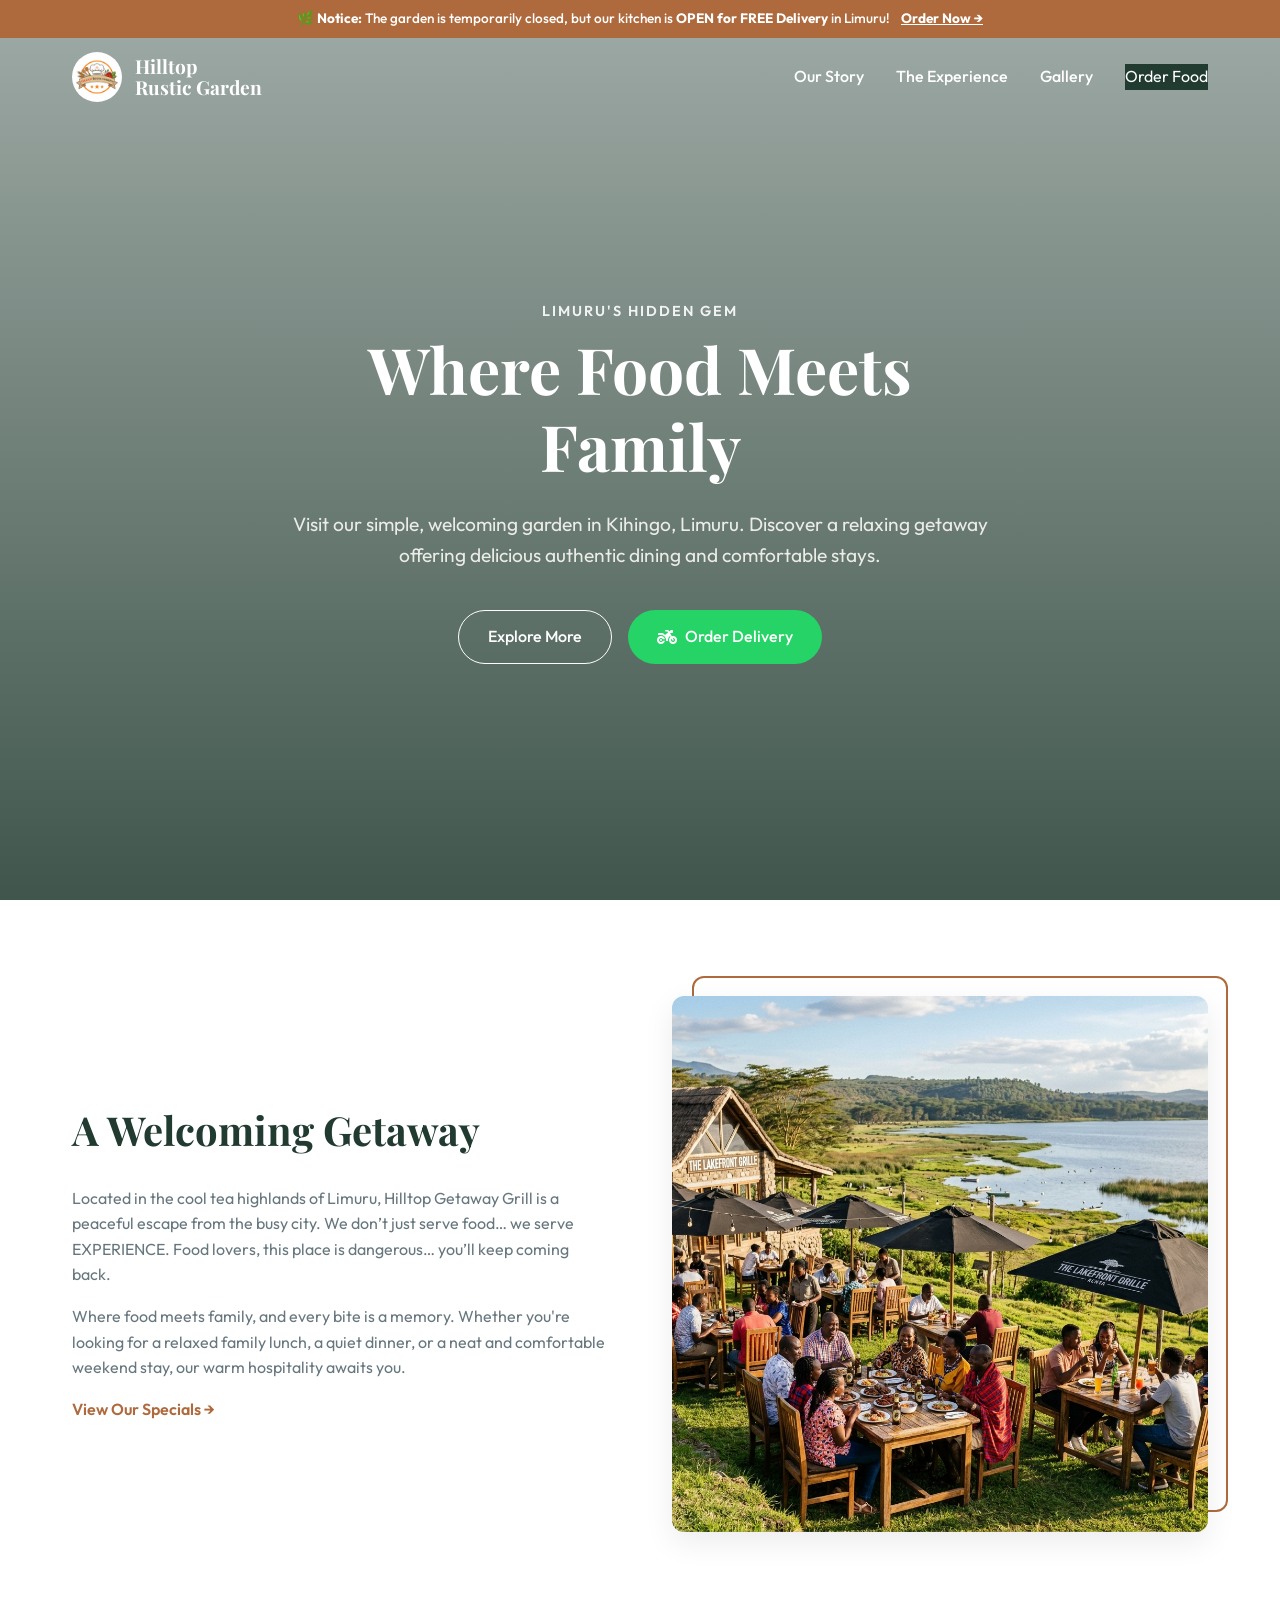
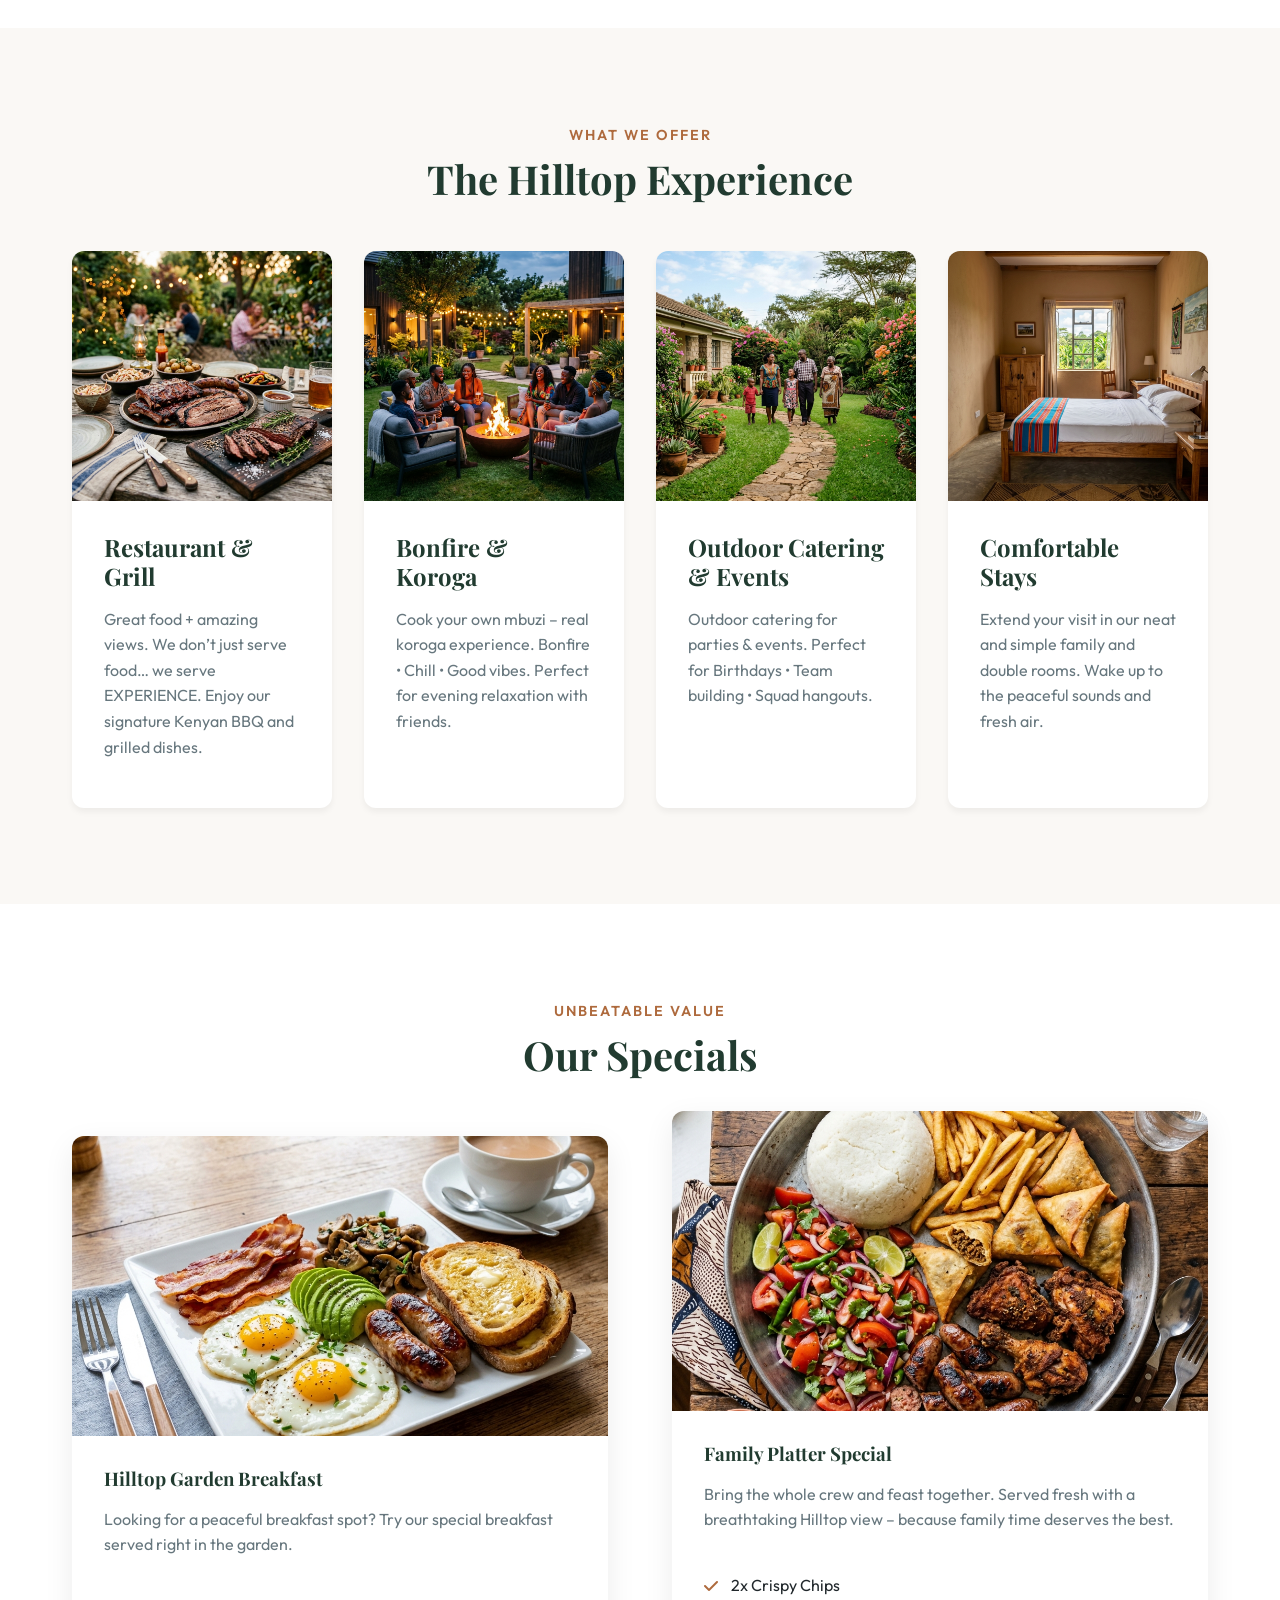
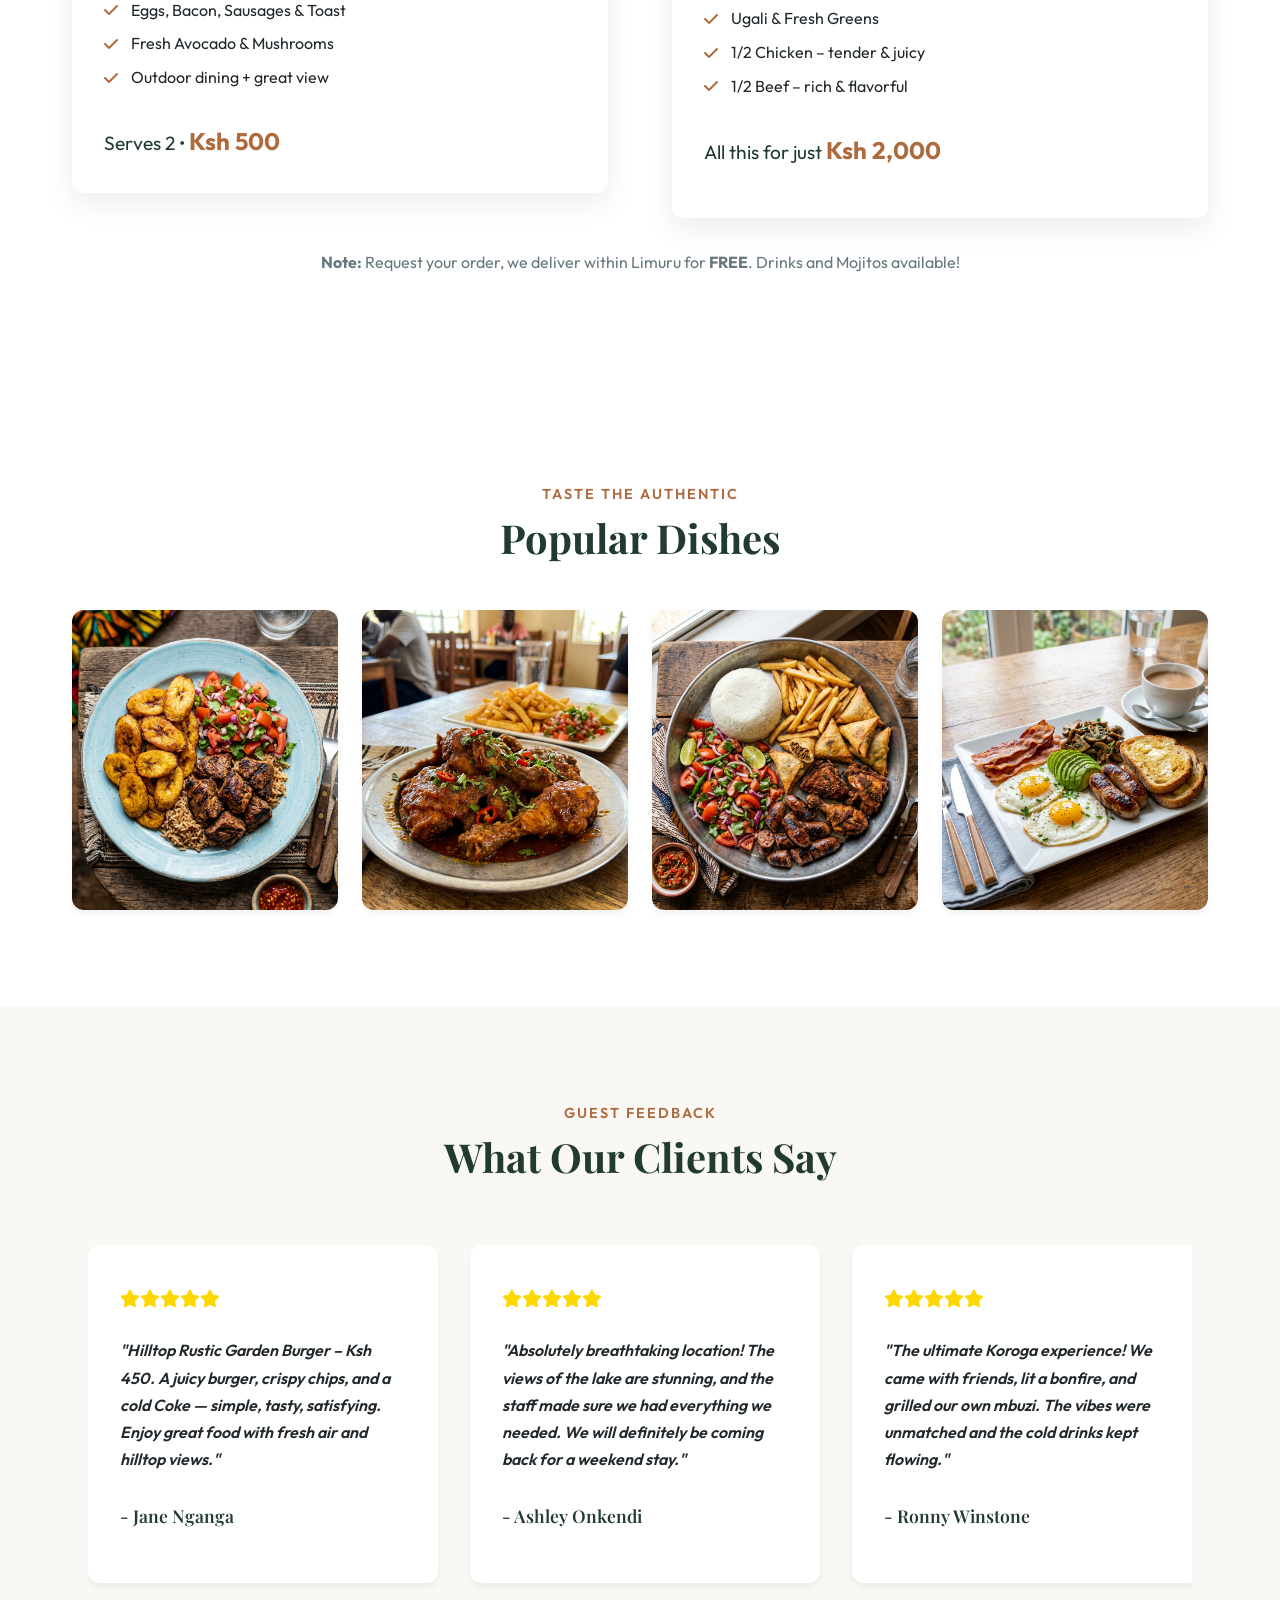
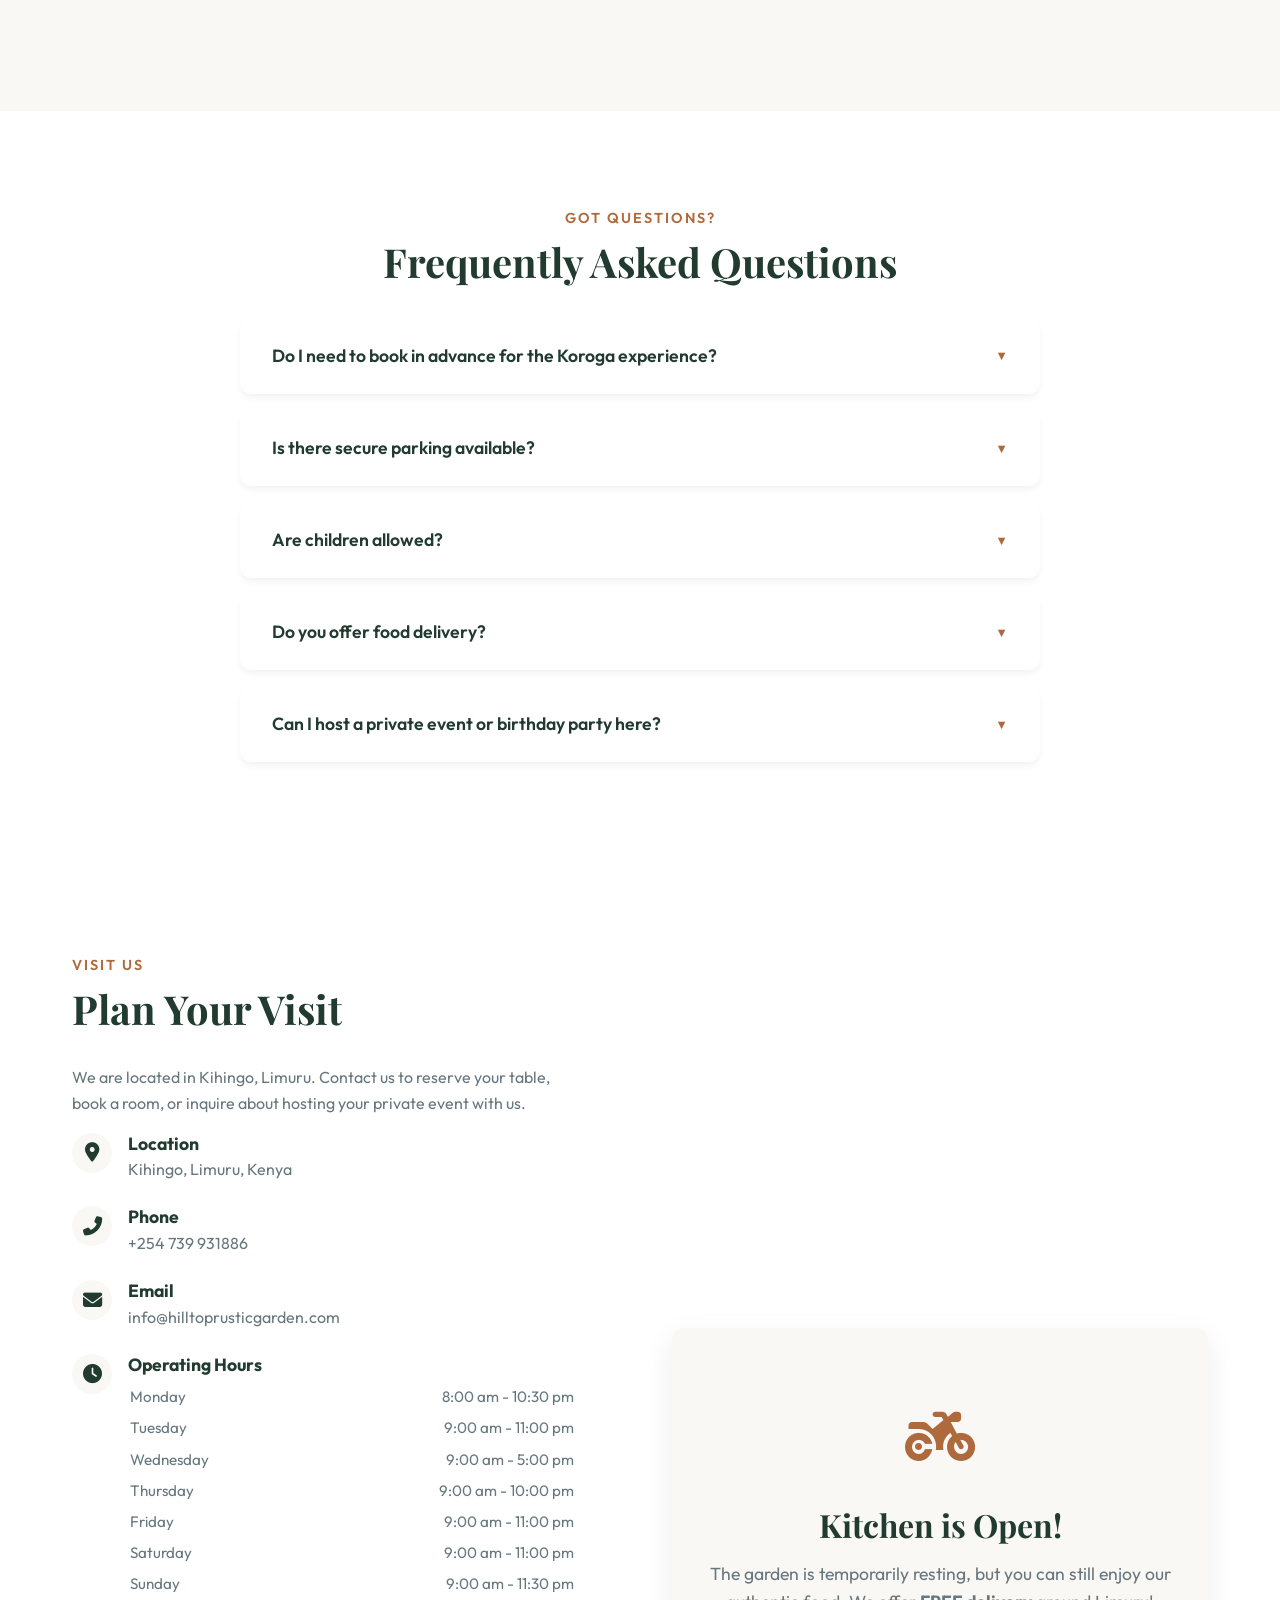
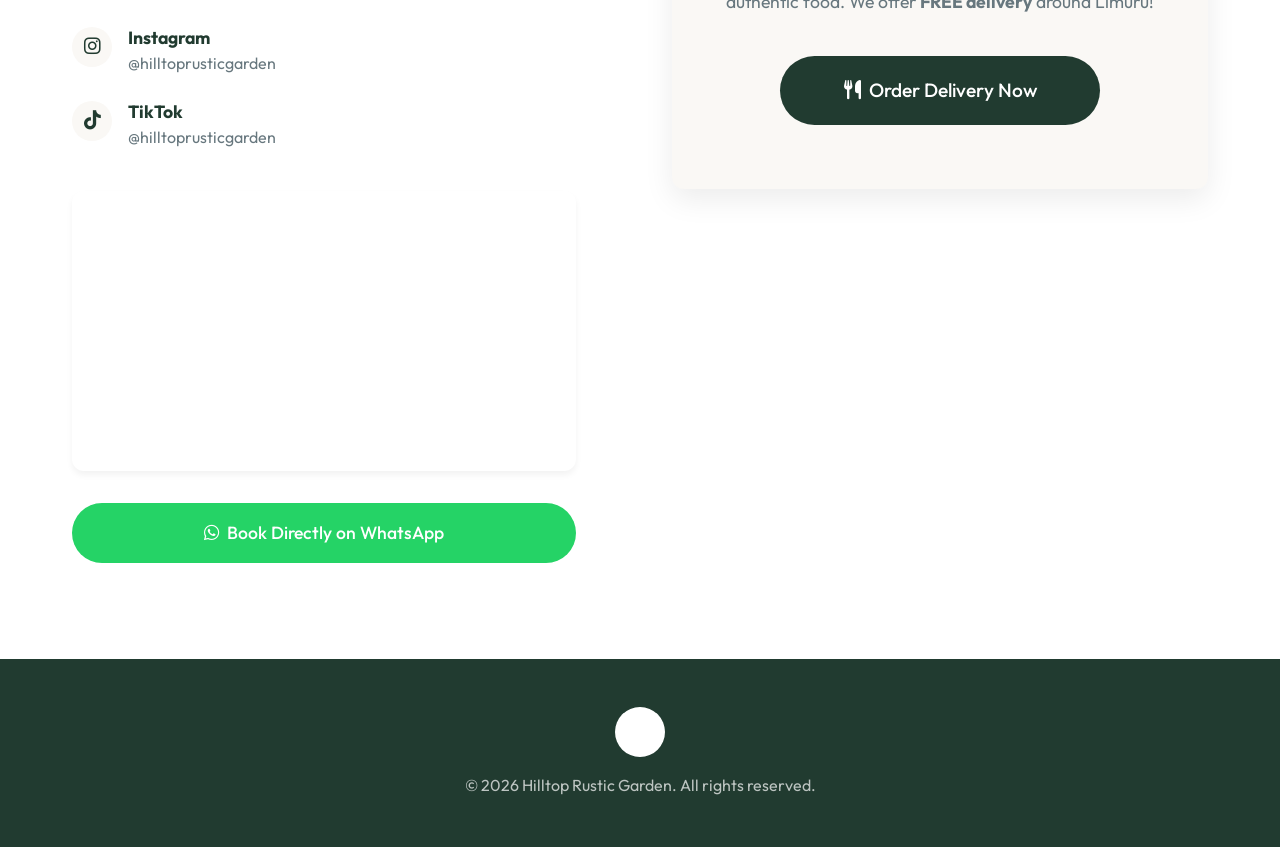
==== commit f0106323: "Fix hero slideshow initial delay and add image preloading" ====
--- a/index.html
+++ b/index.html
@@ -11,6 +11,9 @@
     <link rel="preconnect" href="https://fonts.gstatic.com" crossorigin>
     <link href="https://fonts.googleapis.com/css2?family=Outfit:wght@300;400;500;600&family=Playfair+Display:ital,wght@0,400;0,600;0,700;1,400&display=swap" rel="stylesheet">
     
+    <!-- Preload Hero Image -->
+    <link rel="preload" as="image" href="assets/hero-sunset.png">
+    
     <!-- SEO Metadata -->
     <meta name="keywords" content="Limuru restaurant, best restaurant in Limuru, koroga experience, nyama choma, food delivery Limuru, hilltop getaway, rustic garden">
     <meta property="og:title" content="Hilltop Rustic Garden | Limuru's Hidden Gem">
@@ -58,7 +61,7 @@
     <!-- Hero Section -->
     <header class="hero" id="home">
         <div class="hero-bg">
-            <img src="assets/hero-sunset.png" class="slideshow-img" alt="Sunset View">
+            <img src="assets/hero-sunset.png" class="slideshow-img" alt="Sunset View" fetchpriority="high">
             <img src="assets/hero-evening.png" class="slideshow-img" alt="Evening Dining">
             <img src="assets/mixed_platter.png" class="slideshow-img" alt="Family Platter">
             <img src="assets/nyama_plantain.png" class="slideshow-img" alt="Nyama Choma">
--- a/style.css
+++ b/style.css
@@ -327,10 +327,10 @@
     animation: crossfade 20s infinite;
 }
 
-.hero-bg .slideshow-img:nth-child(1) { animation-delay: 0s; }
-.hero-bg .slideshow-img:nth-child(2) { animation-delay: 5s; }
-.hero-bg .slideshow-img:nth-child(3) { animation-delay: 10s; }
-.hero-bg .slideshow-img:nth-child(4) { animation-delay: 15s; }
+.hero-bg .slideshow-img:nth-child(1) { animation-delay: -1s; }
+.hero-bg .slideshow-img:nth-child(2) { animation-delay: 4s; }
+.hero-bg .slideshow-img:nth-child(3) { animation-delay: 9s; }
+.hero-bg .slideshow-img:nth-child(4) { animation-delay: 14s; }
 
 @keyframes crossfade {
     0%   { opacity: 0; }
